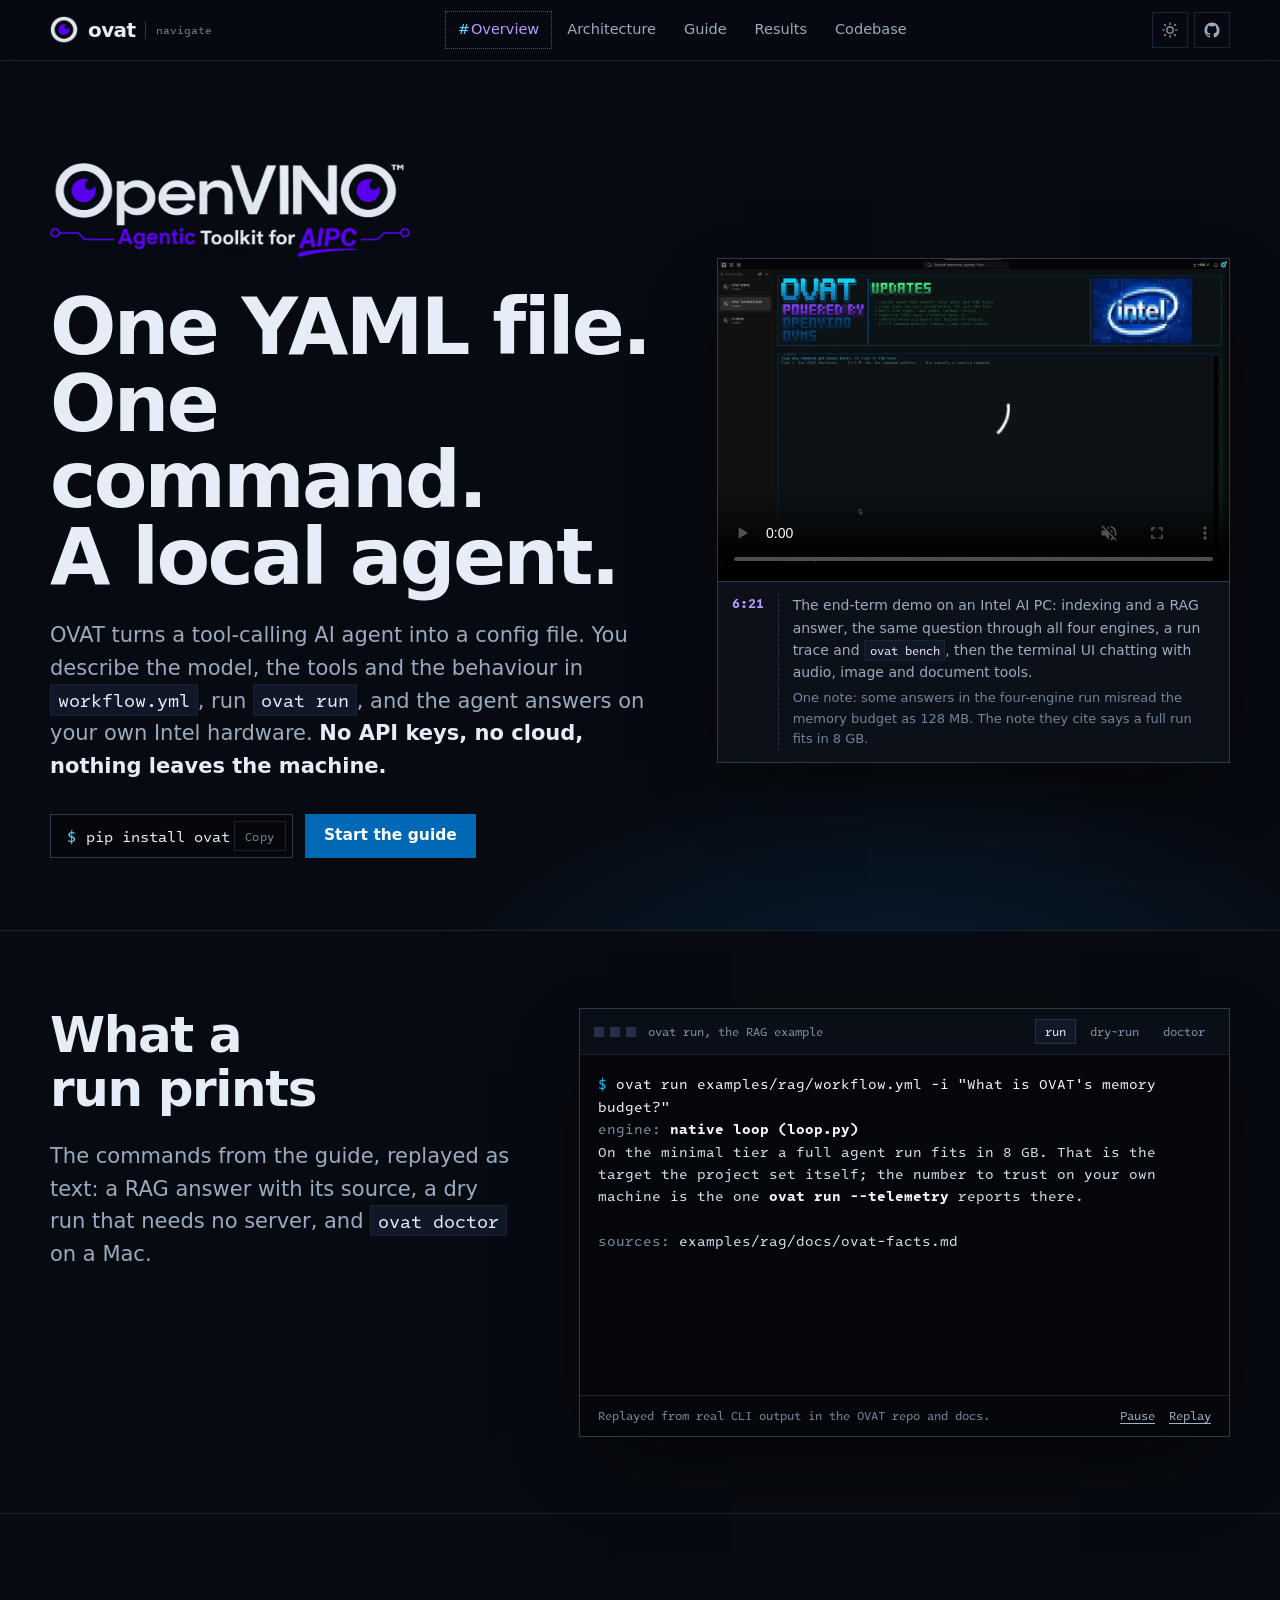
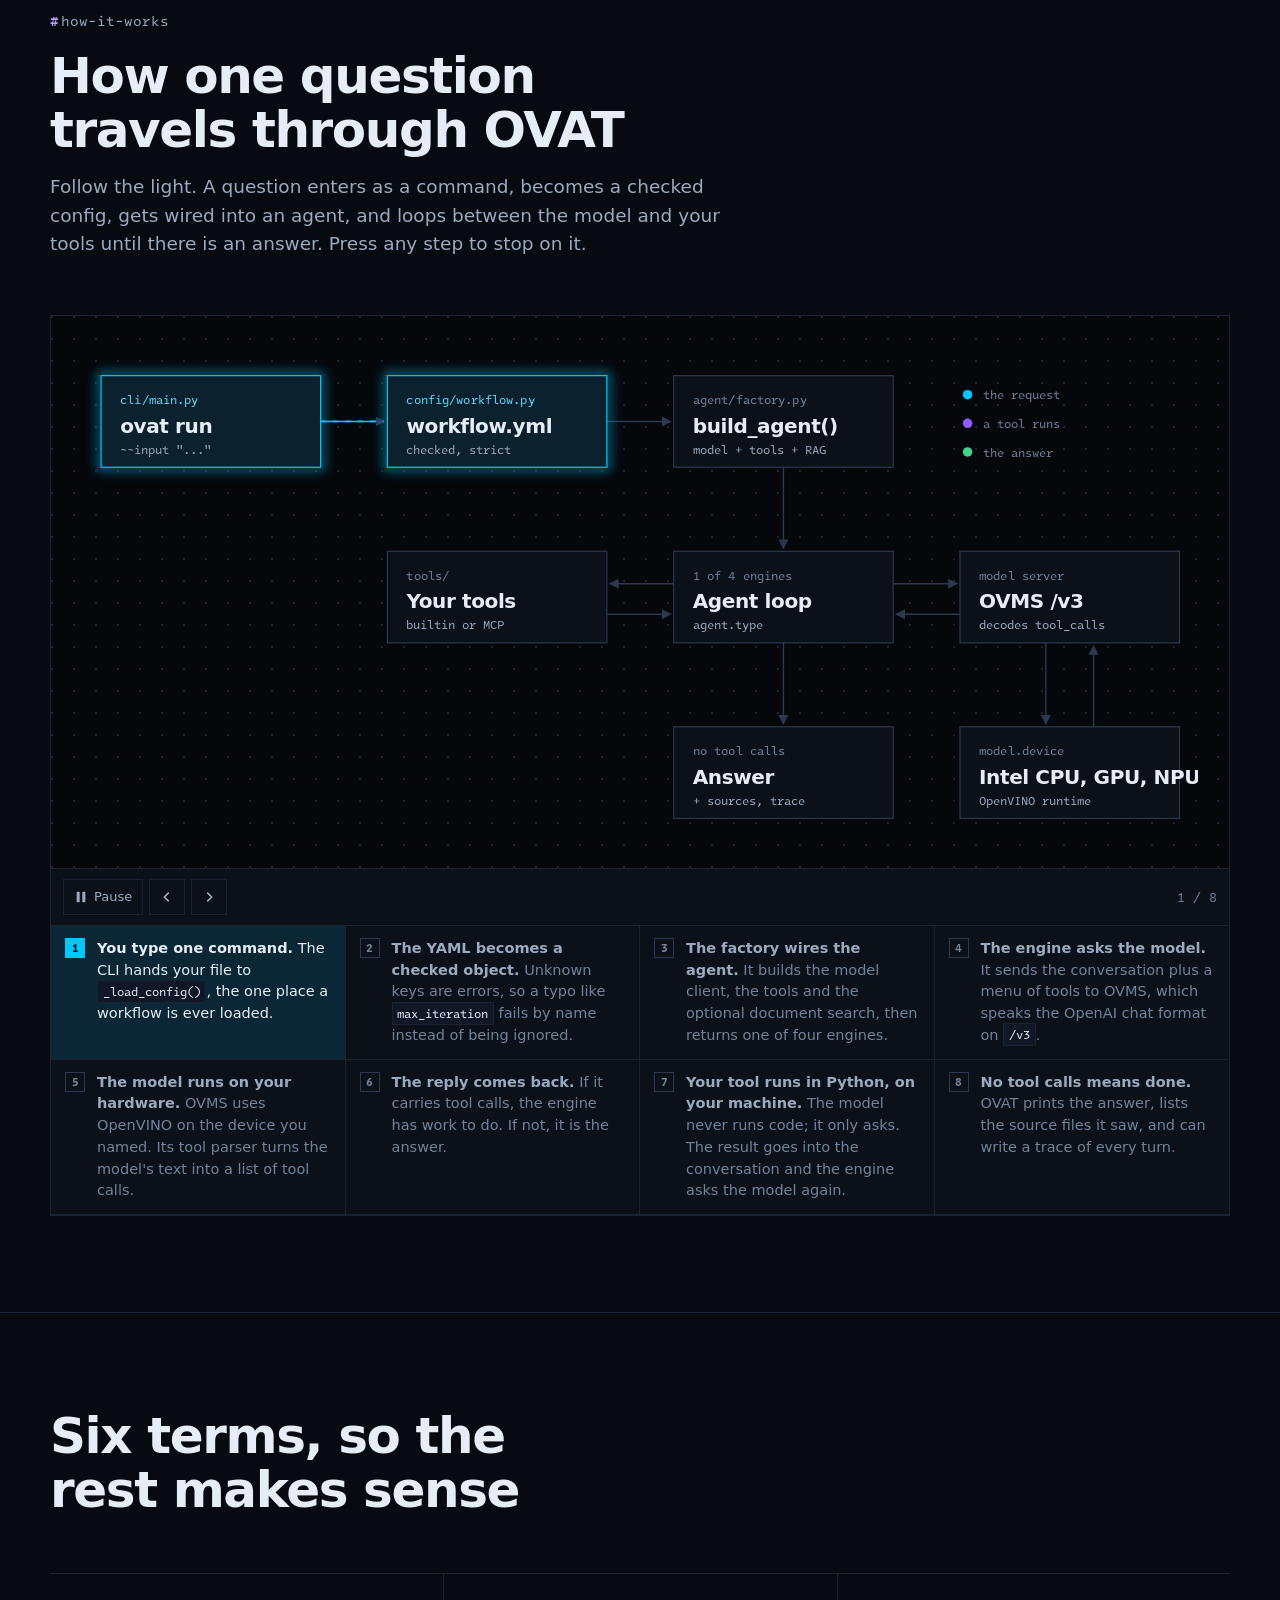
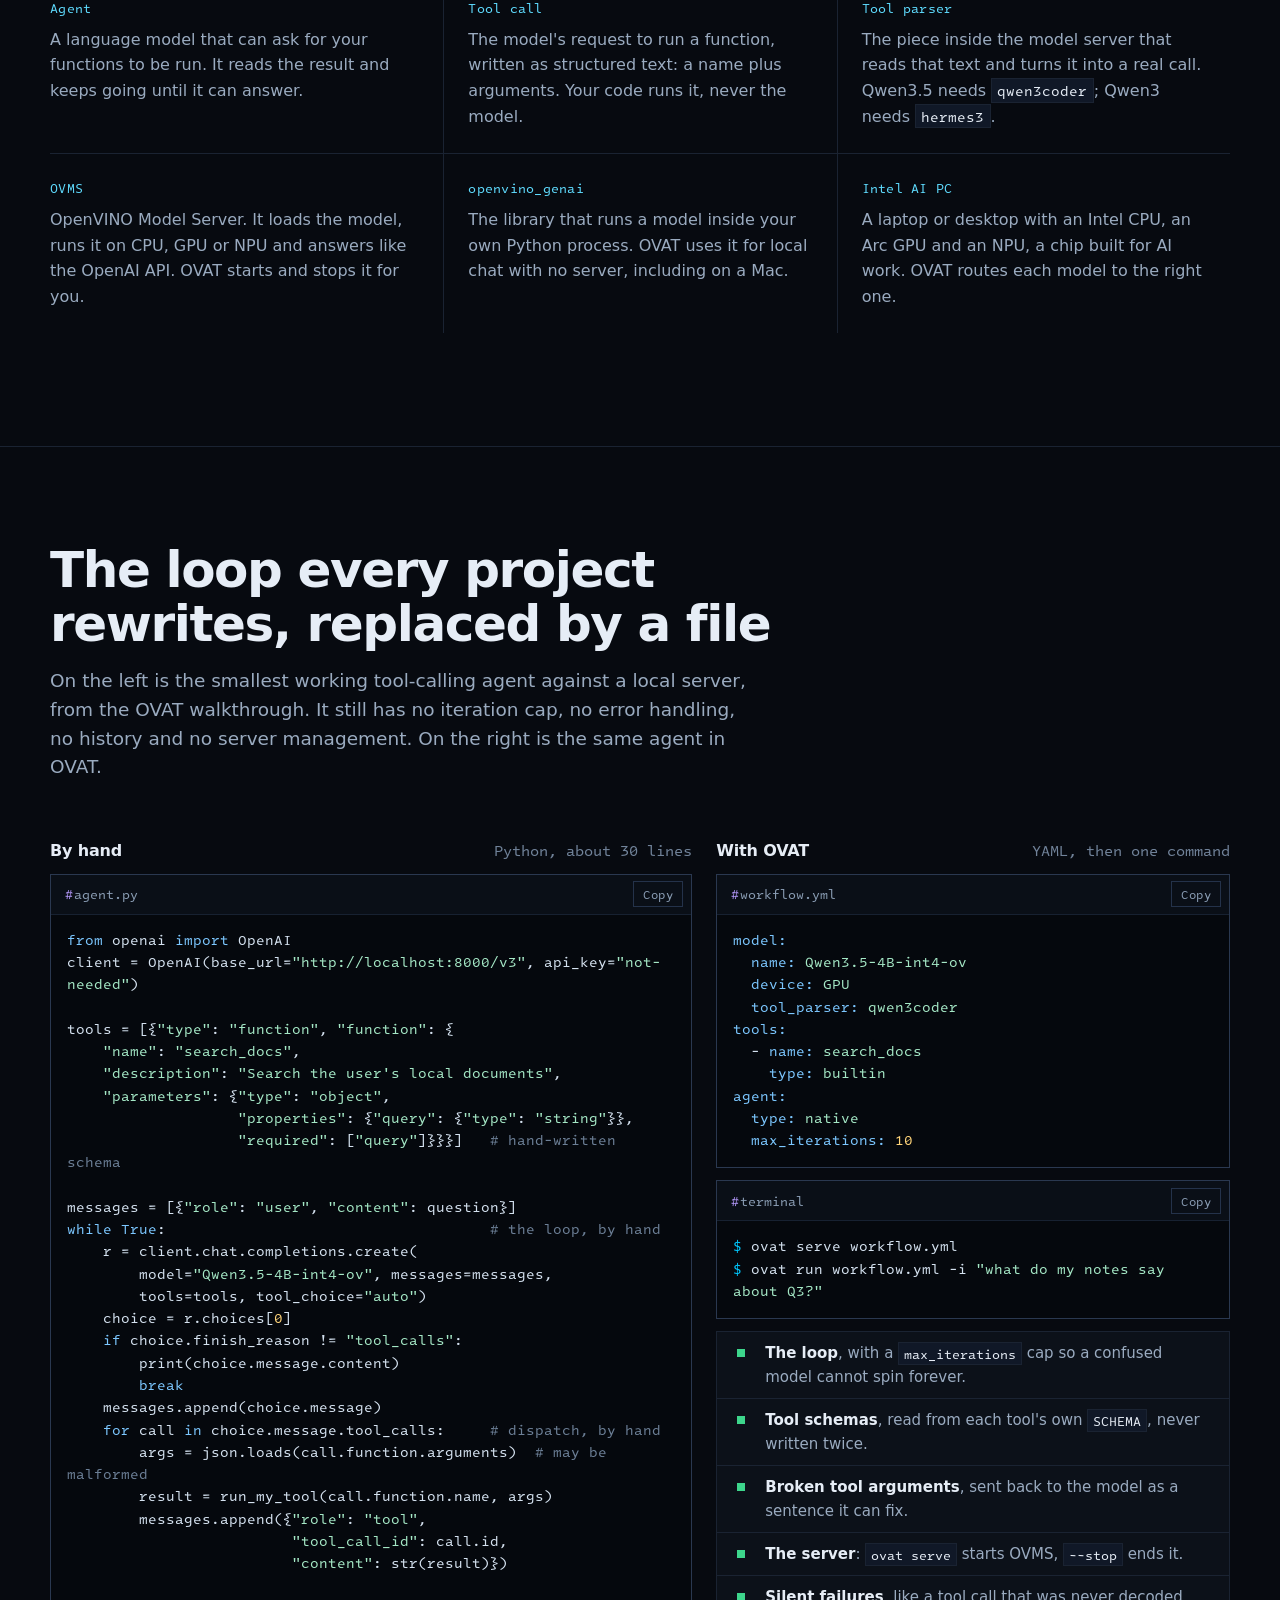
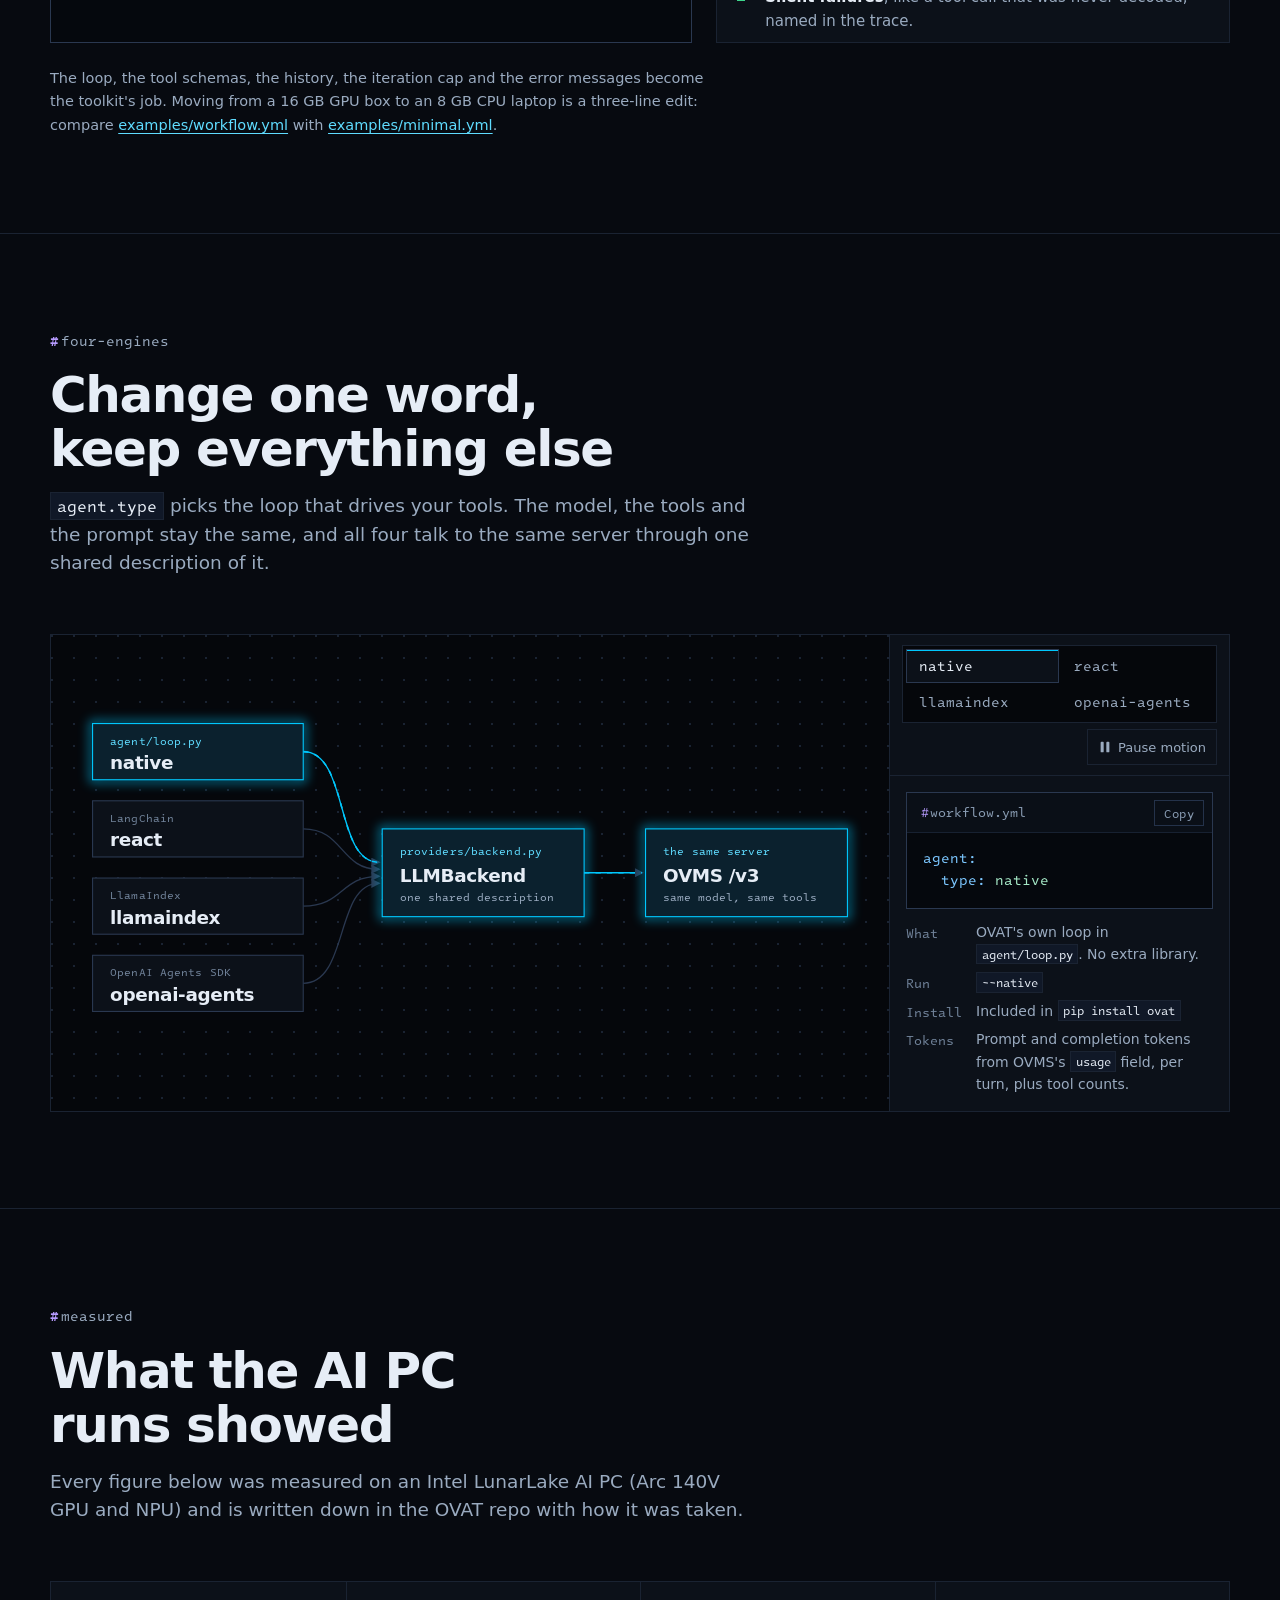
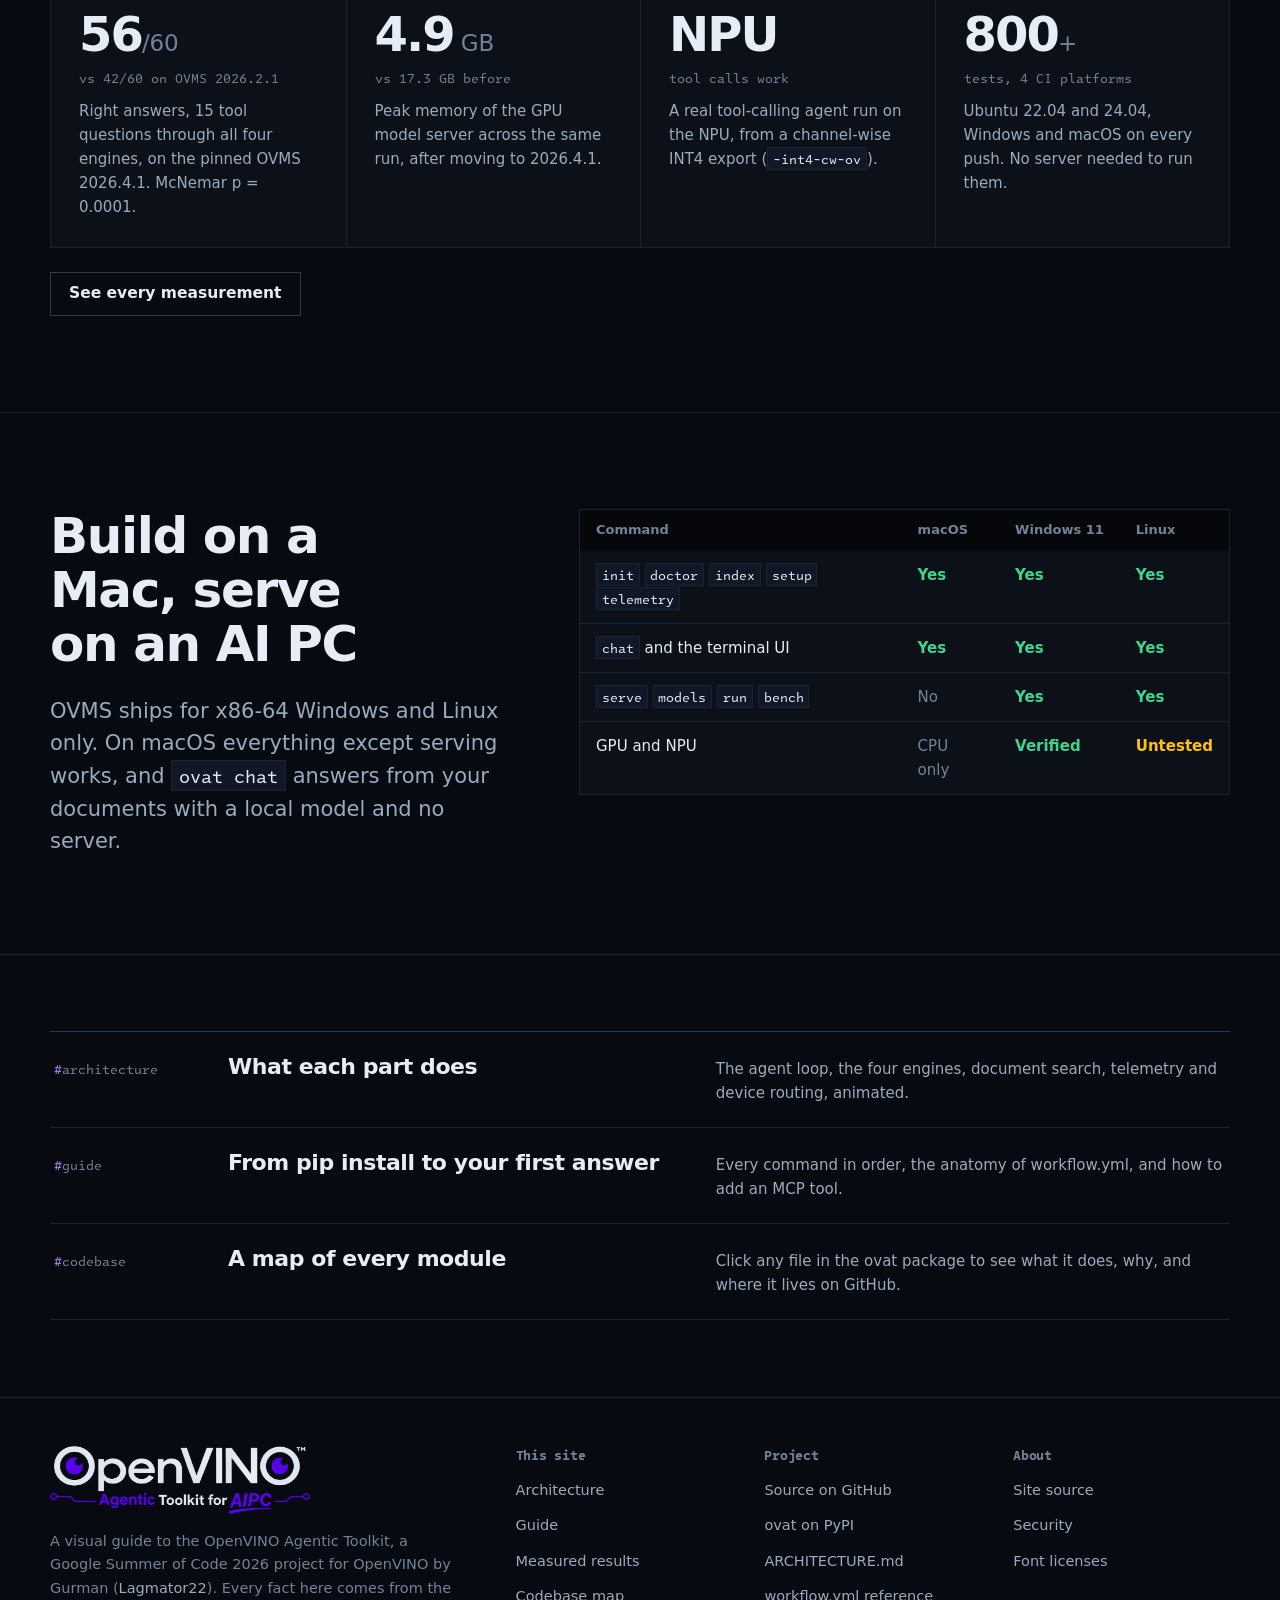
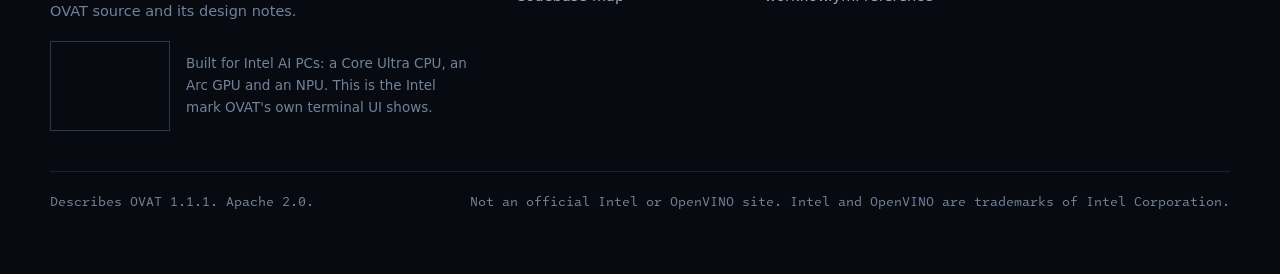
==== index.html @ d9419edb "docs: match the revised OVAT architecture docs Token counts on all four engines with the new bench s" ====
<!doctype html>
<html lang="en">
<head>
<meta charset="utf-8">
<meta name="viewport" content="width=device-width, initial-scale=1, viewport-fit=cover">
<meta http-equiv="Content-Security-Policy" content="default-src 'self'; script-src 'self'; style-src 'self'; img-src 'self'; font-src 'self'; connect-src 'none'; media-src 'self'; object-src 'none'; frame-src 'none'; worker-src 'none'; manifest-src 'self'; base-uri 'none'; form-action 'none'; upgrade-insecure-requests">
<meta name="referrer" content="no-referrer">
<meta name="color-scheme" content="dark light">
<meta name="theme-color" content="#070a10">
<title>OVAT Navigate</title>
<meta name="description" content="A visual guide to OVAT, the OpenVINO Agentic Toolkit: one YAML file and one command give you a tool-calling AI agent on your own Intel AI PC.">
<link rel="canonical" href="https://lagmator22.github.io/ovat-navigate/">
<meta property="og:type" content="website">
<meta property="og:title" content="OVAT Navigate">
<meta property="og:description" content="A visual guide to OVAT, the OpenVINO Agentic Toolkit: one YAML file and one command give you a tool-calling AI agent on your own Intel AI PC.">
<meta property="og:url" content="https://lagmator22.github.io/ovat-navigate/">
<link rel="icon" href="favicon.png" type="image/png">
<link rel="apple-touch-icon" href="apple-touch-icon.png">
<link rel="preload" href="assets/fonts/geist-variable.woff2" as="font" type="font/woff2" crossorigin>
<link rel="preload" href="assets/fonts/bricolage-grotesque-opsz.woff2" as="font" type="font/woff2" crossorigin>
<link rel="stylesheet" href="assets/css/site.css?v=a11a8b94">
<script src="assets/js/theme.js?v=49b2f04b"></script>
<script src="assets/js/site.js?v=70fa122c" defer></script>
<script src="assets/js/flow.js?v=3ea808fc" defer></script>
<script src="assets/js/terminal.js?v=ea6756de" defer></script>
</head>
<body class="sheet">
<a class="skip" href="#main">Skip to content</a>
<header class="top">
  <div class="wrap top-inner">
    <a class="brand" href="index.html" aria-label="OVAT Navigate, home">
      <img class="brand-mark-img logo-dark" src="assets/media/ovat-mark-dark.png" width="28" height="28" alt=""><img class="brand-mark-img logo-light" src="assets/media/ovat-mark-light.png" width="28" height="28" alt="">
      <span class="brand-word">ovat</span>
      <span class="brand-tag">navigate</span>
    </a>
    <nav class="nav" aria-label="Main">
      <ul><li><a href="index.html" aria-current="page">Overview</a></li><li><a href="architecture.html">Architecture</a></li><li><a href="guide.html">Guide</a></li><li><a href="results.html">Results</a></li><li><a href="codebase.html">Codebase</a></li></ul>
    </nav>
    <div class="top-actions">
      <button class="icon-btn" id="theme-toggle" type="button" aria-pressed="false" aria-label="Switch to light theme"><svg class="theme-ico-dark" viewBox="0 0 24 24" fill="none" stroke="currentColor" stroke-width="1.6" stroke-linecap="round" aria-hidden="true"><circle cx="12" cy="12" r="4.2"/><path d="M12 2.5v2.2M12 19.3v2.2M4.6 4.6l1.6 1.6M17.8 17.8l1.6 1.6M2.5 12h2.2M19.3 12h2.2M4.6 19.4l1.6-1.6M17.8 6.2l1.6-1.6"/></svg><svg class="theme-ico-light" viewBox="0 0 24 24" fill="none" stroke="currentColor" stroke-width="1.6" stroke-linecap="round" stroke-linejoin="round" aria-hidden="true"><path d="M20 14.5A8 8 0 0 1 9.5 4a8 8 0 1 0 10.5 10.5z"/></svg></button>
      <a class="icon-btn" href="https://github.com/Lagmator22/ovat" rel="noopener" aria-label="OVAT on GitHub"><svg viewBox="0 0 24 24" fill="currentColor" aria-hidden="true"><path d="M12 2C6.5 2 2 6.6 2 12.2c0 4.5 2.9 8.3 6.8 9.7.5.1.7-.2.7-.5v-1.7c-2.8.6-3.4-1.4-3.4-1.4-.5-1.2-1.1-1.5-1.1-1.5-.9-.6.1-.6.1-.6 1 .1 1.5 1.1 1.5 1.1.9 1.6 2.4 1.1 2.9.8.1-.7.4-1.1.6-1.4-2.2-.3-4.6-1.1-4.6-5 0-1.1.4-2 1-2.7-.1-.3-.4-1.3.1-2.7 0 0 .8-.3 2.8 1a9.4 9.4 0 0 1 5 0c1.9-1.3 2.8-1 2.8-1 .5 1.4.2 2.4.1 2.7.6.7 1 1.6 1 2.7 0 3.9-2.4 4.7-4.6 5 .4.3.7.9.7 1.9v2.8c0 .3.2.6.7.5A10.2 10.2 0 0 0 22 12.2C22 6.6 17.5 2 12 2z"/></svg></a>
    </div>
  </div>
</header>
<main id="main">
<section class="hero">
  <div class="wrap hero-grid">
    <div class="hero-copy">
      <div class="hero-logo">
        <img class="logo-dark" src="assets/media/ovat-logo-dark.png" width="900" height="235" alt="OpenVINO Agentic Toolkit for AIPC">
        <img class="logo-light" src="assets/media/ovat-logo-light.png" width="900" height="235" alt="OpenVINO Agentic Toolkit for AIPC">
      </div>
      <h1 class="display">One YAML file.<br>One command.<br><span class="lit">A local agent.</span></h1>
      <p class="lede">OVAT turns a tool-calling AI agent into a config file. You describe the model, the tools and the behaviour in <code>workflow.yml</code>, run <code>ovat run</code>, and the agent answers on your own Intel hardware. <strong>No API keys, no cloud, nothing leaves the machine.</strong></p>
      <div class="hero-actions">
        <div class="install"><span class="prompt" aria-hidden="true">$</span><span id="pip-cmd">pip install ovat</span>
          <button class="copy-btn" type="button" data-copy="pip install ovat" aria-label="Copy the install command"><span class="copy-label">Copy</span></button>
        </div>
        <a class="btn btn-primary" href="guide.html">Start the guide</a>
      </div>
    </div>

    <figure class="demo" id="demo">
      <video class="demo-video" controls muted playsinline preload="metadata" poster="assets/media/ovat-demo-poster.jpg" width="3024" height="1904">
        <source src="assets/media/ovat-demo.mp4" type="video/mp4">
        <a href="assets/media/ovat-demo.mp4">Download the OVAT demo video (MP4, 12.5 MB)</a>
      </video>
      <figcaption>
        <span class="demo-len">6:21</span>
        <span>The end-term demo on an Intel AI PC: indexing and a RAG answer, the same question through all four engines, a run trace and <code>ovat bench</code>, then the terminal UI chatting with audio, image and document tools.</span>
        <span class="demo-note">One note: some answers in the four-engine run misread the memory budget as 128 MB. The note they cite says a full run fits in 8 GB.</span>
      </figcaption>
    </figure>
  </div>
</section>

<section class="section tight" aria-labelledby="replay-t">
  <div class="wrap split">
    <div class="stack">
      <h2 class="h2" id="replay-t">What a run prints</h2>
      <p class="lede">The commands from the guide, replayed as text: a RAG answer with its source, a dry run that needs no server, and <code>ovat doctor</code> on a Mac.</p>
    </div>
    <div class="term" data-term>
      <div class="term-bar">
        <div class="term-dots" aria-hidden="true"><i></i><i></i><i></i></div>
        <span class="term-title">examples/rag</span>
        <div class="term-tabs" role="tablist" aria-label="Terminal examples">
          <button class="term-tab" role="tab" id="tt-run" aria-controls="sc-run" aria-selected="true" type="button">run</button>
          <button class="term-tab" role="tab" id="tt-dry" aria-controls="sc-dry" aria-selected="false" tabindex="-1" type="button">dry-run</button>
          <button class="term-tab" role="tab" id="tt-doc" aria-controls="sc-doc" aria-selected="false" tabindex="-1" type="button">doctor</button>
        </div>
      </div>
      <div class="term-body">
        <div id="sc-run" role="tabpanel" aria-labelledby="tt-run" data-scene data-title="ovat run, the RAG example">
          <div class="ln" data-k="cmd"><span class="t-prompt">$ </span><span class="t-cmd">ovat run examples/rag/workflow.yml -i "What is OVAT's memory budget?"</span></div>
          <div class="ln" data-delay="700"><span class="t-dim">engine:</span> <span class="t-bold">native loop (loop.py)</span></div>
          <div class="ln" data-delay="2600">On the minimal tier a full agent run fits in 8 GB. That is the target the project set itself; the number to trust on your own machine is the one <span class="t-bold">ovat run --telemetry</span> reports there.</div>
          <div class="ln" data-delay="500">&nbsp;</div>
          <div class="ln" data-delay="120"><span class="t-dim">sources:</span> examples/rag/docs/ovat-facts.md</div>
        </div>
        <div id="sc-dry" role="tabpanel" aria-labelledby="tt-dry" data-scene data-title="ovat run --dry-run, no server needed" hidden>
          <div class="ln" data-k="cmd"><span class="t-prompt">$ </span><span class="t-cmd">ovat run examples/workflow.yml --dry-run</span></div>
          <div class="ln" data-delay="900"><span class="t-ok">Built agent</span>  model=Qwen3.5-4B-int4-ov  tools=['search_docs', 'transcribe']  max_iterations=10</div>
          <div class="ln" data-delay="120"><span class="t-warn">dry-run:</span> not calling the model.</div>
        </div>
        <div id="sc-doc" role="tabpanel" aria-labelledby="tt-doc" data-scene data-title="ovat doctor on a Mac, trimmed" hidden>
          <div class="ln" data-k="cmd"><span class="t-prompt">$ </span><span class="t-cmd">ovat doctor examples/workflow.yml</span></div>
          <div class="ln" data-delay="1100"><span class="t-ok">&#10003; ok  </span> Python            3.11.15 (3.10+ required)</div>
          <div class="ln" data-delay="140"><span class="t-ok">&#10003; ok  </span> Local GenAI       openvino_genai 2026.4.1: local models run here</div>
          <div class="ln" data-delay="140"><span class="t-ok">&#10003; ok  </span> OpenVINO devices  CPU</div>
          <div class="ln" data-delay="140"><span class="t-ok">&#10003; ok  </span> Device routing    best here: LLM&rarr;CPU emb&rarr;CPU whisper&rarr;CPU</div>
          <div class="ln" data-delay="140"><span class="t-warn">! warn</span> OVMS serving      OVMS does not run on macOS; develop + chat locally here</div>
          <div class="ln" data-delay="140"><span class="t-ok">&#10003; ok  </span> Workflow config   model=Qwen3.5-4B-int4-ov  agent=native</div>
          <div class="ln" data-delay="140"><span class="t-warn">! warn</span> OVMS reachable    nothing answering at :8000/v3; start it with 'ovat serve'</div>
          <div class="ln" data-delay="260"><span class="t-dim">Yellow rows are heads-ups, not blockers; each says what to do about it.</span></div>
        </div>
      </div>
      <div class="term-foot">
        <span>Replayed from real CLI output in the OVAT repo and docs.</span>
        <span class="term-acts"><button type="button" data-act="pause" aria-pressed="false">Pause</button><button type="button" data-act="replay">Replay</button></span>
      </div>
    </div>
  </div>
</section>


<section class="section" aria-labelledby="flow-title">
  <div class="wrap">
    <div class="section-head">
      <p class="eyebrow">how-it-works</p>
      <h2 class="h2" id="flow-title">How one question travels through OVAT</h2>
      <p class="lede">Follow the light. A question enters as a command, becomes a checked config, gets wired into an agent, and loops between the model and your tools until there is an answer. Press any step to stop on it.</p>
    </div>

    <figure class="diagram wide minw-640" data-seq aria-labelledby="flow-cap">
      <p class="svg-scroll-hint" aria-hidden="true">Drag the drawing sideways to see all of it.</p>
      <div class="diagram-stage">
        <svg class="dg" viewBox="0 0 1170 514" role="img" aria-labelledby="flow-svg-t flow-svg-d">
          <title id="flow-svg-t">The OVAT request flow</title>
          <desc id="flow-svg-d">ovat run hands workflow.yml to the config loader, the factory builds an agent engine, the engine asks OVMS, OVMS runs the model on the device, tools run in Python, and a reply with no tool calls becomes the answer.</desc>
          <defs>
            <marker id="ah" viewBox="0 0 10 10" refX="8" refY="5" markerWidth="7" markerHeight="7" orient="auto-start-reverse"><path class="arrow" d="M0 0 L10 5 L0 10 z"/></marker>
          </defs>
          <g class="legend-g" transform="translate(920 40)">
            <circle class="core-legend" cx="8" cy="10" r="5"/>
            <text class="t-c" x="24" y="15">the request</text>
            <circle class="core-legend tool" cx="8" cy="40" r="5"/>
            <text class="t-c" x="24" y="45">a tool runs</text>
            <circle class="core-legend ok" cx="8" cy="70" r="5"/>
            <text class="t-c" x="24" y="75">the answer</text>
          </g>

          <path id="pw-1" class="wire" d="M250 78 H316" marker-end="url(#ah)"/>
          <path id="pw-2" class="wire" d="M550 78 H616" marker-end="url(#ah)"/>
          <path id="pw-3" class="wire" d="M735 126 V210" marker-end="url(#ah)"/>
          <path id="pw-4" class="wire" d="M850 248 H916" marker-end="url(#ah)"/>
          <path id="pw-5" class="wire" d="M920 280 H854" marker-end="url(#ah)"/>
          <path id="pw-6" class="wire" d="M1010 310 V394" marker-end="url(#ah)"/>
          <path id="pw-7" class="wire" d="M1060 398 V314" marker-end="url(#ah)"/>
          <path id="pw-8" class="wire" d="M620 248 H554" marker-end="url(#ah)"/>
          <path id="pw-9" class="wire" d="M550 280 H616" marker-end="url(#ah)"/>
          <path id="pw-10" class="wire" d="M735 310 V394" marker-end="url(#ah)"/>

          <g id="pn-cli" class="node"><rect class="box" x="20" y="30" width="230" height="96"/>
            <text class="t-k" x="40" y="60">cli/main.py</text><text class="t-t" x="40" y="90">ovat run</text><text class="t-s" x="40" y="112">--input "..."</text></g>
          <g id="pn-cfg" class="node"><rect class="box" x="320" y="30" width="230" height="96"/>
            <text class="t-k" x="340" y="60">config/workflow.py</text><text class="t-t" x="340" y="90">workflow.yml</text><text class="t-s" x="340" y="112">checked, strict</text></g>
          <g id="pn-fac" class="node"><rect class="box" x="620" y="30" width="230" height="96"/>
            <text class="t-k" x="640" y="60">agent/factory.py</text><text class="t-t" x="640" y="90">build_agent()</text><text class="t-s" x="640" y="112">model + tools + RAG</text></g>
          <g id="pn-eng" class="node"><rect class="box" x="620" y="214" width="230" height="96"/>
            <text class="t-k" x="640" y="244">1 of 4 engines</text><text class="t-t" x="640" y="274">Agent loop</text><text class="t-s" x="640" y="296">agent.type</text></g>
          <g id="pn-tools" class="node tone-tool"><rect class="box" x="320" y="214" width="230" height="96"/>
            <text class="t-k" x="340" y="244">tools/</text><text class="t-t" x="340" y="274">Your tools</text><text class="t-s" x="340" y="296">builtin or MCP</text></g>
          <g id="pn-ovms" class="node"><rect class="box" x="920" y="214" width="230" height="96"/>
            <text class="t-k" x="940" y="244">model server</text><text class="t-t" x="940" y="274">OVMS /v3</text><text class="t-s" x="940" y="296">decodes tool_calls</text></g>
          <g id="pn-dev" class="node"><rect class="box" x="920" y="398" width="230" height="96"/>
            <text class="t-k" x="940" y="428">model.device</text><text class="t-t" x="940" y="458">Intel CPU, GPU, NPU</text><text class="t-s" x="940" y="480">OpenVINO runtime</text></g>
          <g id="pn-ans" class="node tone-ok"><rect class="box" x="620" y="398" width="230" height="96"/>
            <text class="t-k" x="640" y="428">no tool calls</text><text class="t-t" x="640" y="458">Answer</text><text class="t-s" x="640" y="480">+ sources, trace</text></g>
        </svg>
      </div>
      <figcaption class="diagram-side" id="flow-cap">
        <div class="diagram-controls">
          <button class="ctl" type="button" data-act="toggle" aria-pressed="true"><svg data-icon="pause" viewBox="0 0 16 16" fill="currentColor" aria-hidden="true"><rect x="3" y="2" width="3.5" height="12" rx="1"/><rect x="9.5" y="2" width="3.5" height="12" rx="1"/></svg><svg data-icon="play" viewBox="0 0 16 16" fill="currentColor" aria-hidden="true" hidden><path d="M4 2.5v11l9-5.5z"/></svg><span class="lbl">Pause</span></button>
          <button class="ctl" type="button" data-act="prev" aria-label="Previous step"><svg viewBox="0 0 16 16" fill="none" stroke="currentColor" stroke-width="1.8" aria-hidden="true"><path d="M10 3L5 8l5 5"/></svg></button>
          <button class="ctl" type="button" data-act="next" aria-label="Next step"><svg viewBox="0 0 16 16" fill="none" stroke="currentColor" stroke-width="1.8" aria-hidden="true"><path d="M6 3l5 5-5 5"/></svg></button>
          <span class="count" aria-live="polite">1 / 8</span>
        </div>
        <ol class="steps">
          <li data-nodes="pn-cli pn-cfg" data-path="pw-1"><b>You type one command.</b> The CLI hands your file to <code>_load_config()</code>, the one place a workflow is ever loaded.</li>
          <li data-nodes="pn-cfg pn-fac" data-path="pw-2"><b>The YAML becomes a checked object.</b> Unknown keys are errors, so a typo like <code>max_iteration</code> fails by name instead of being ignored.</li>
          <li data-nodes="pn-fac pn-eng" data-path="pw-3"><b>The factory wires the agent.</b> It builds the model client, the tools and the optional document search, then returns one of four engines.</li>
          <li data-nodes="pn-eng pn-ovms" data-path="pw-4"><b>The engine asks the model.</b> It sends the conversation plus a menu of tools to OVMS, which speaks the OpenAI chat format on <code>/v3</code>.</li>
          <li data-nodes="pn-ovms pn-dev" data-path="pw-6 pw-7"><b>The model runs on your hardware.</b> OVMS uses OpenVINO on the device you named. Its tool parser turns the model's text into a list of tool calls.</li>
          <li data-nodes="pn-ovms pn-eng" data-path="pw-5"><b>The reply comes back.</b> If it carries tool calls, the engine has work to do. If not, it is the answer.</li>
          <li data-nodes="pn-eng pn-tools" data-path="pw-8 pw-9" data-tone="tool"><b>Your tool runs in Python, on your machine.</b> The model never runs code; it only asks. The result goes into the conversation and the engine asks the model again.</li>
          <li data-nodes="pn-eng pn-ans" data-path="pw-10" data-tone="ok" data-hold="2200"><b>No tool calls means done.</b> OVAT prints the answer, lists the source files it saw, and can write a trace of every turn.</li>
        </ol>
      </figcaption>
    </figure>
  </div>
</section>

<section class="section" aria-labelledby="words-title">
  <div class="wrap">
    <div class="section-head">
      <h2 class="h2" id="words-title">Six terms, so the rest makes sense</h2>
    </div>
    <dl class="ledger">
      <div><dt>Agent</dt><dd><p>A language model that can ask for your functions to be run. It reads the result and keeps going until it can answer.</p></dd></div>
      <div><dt>Tool call</dt><dd><p>The model's request to run a function, written as structured text: a name plus arguments. Your code runs it, never the model.</p></dd></div>
      <div><dt>Tool parser</dt><dd><p>The piece inside the model server that reads that text and turns it into a real call. Qwen3.5 needs <code>qwen3coder</code>; Qwen3 needs <code>hermes3</code>.</p></dd></div>
      <div><dt>OVMS</dt><dd><p>OpenVINO Model Server. It loads the model, runs it on CPU, GPU or NPU and answers like the OpenAI API. OVAT starts and stops it for you.</p></dd></div>
      <div><dt>openvino_genai</dt><dd><p>The library that runs a model inside your own Python process. OVAT uses it for local chat with no server, including on a Mac.</p></dd></div>
      <div><dt>Intel AI PC</dt><dd><p>A laptop or desktop with an Intel CPU, an Arc GPU and an NPU, a chip built for AI work. OVAT routes each model to the right one.</p></dd></div>
    </dl>
  </div>
</section>

<section class="section" aria-labelledby="before-title">
  <div class="wrap">
    <div class="section-head">
      <h2 class="h2" id="before-title">The loop every project rewrites, replaced by a file</h2>
      <p class="lede">On the left is the smallest working tool-calling agent against a local server, from the OVAT walkthrough. It still has no iteration cap, no error handling, no history and no server management. On the right is the same agent in OVAT.</p>
    </div>
    <div class="compare">
      <div class="compare-col">
        <div class="compare-label"><span class="h4">By hand</span><span class="faint small mono">Python, about 30 lines</span></div>
        <div class="code">
          <div class="code-head"><span>agent.py</span></div>
<pre><code><span class="k">from</span> openai <span class="k">import</span> OpenAI
client = OpenAI(base_url=<span class="s">"http://localhost:8000/v3"</span>, api_key=<span class="s">"not-needed"</span>)

tools = [{<span class="s">"type"</span>: <span class="s">"function"</span>, <span class="s">"function"</span>: {
    <span class="s">"name"</span>: <span class="s">"search_docs"</span>,
    <span class="s">"description"</span>: <span class="s">"Search the user's local documents"</span>,
    <span class="s">"parameters"</span>: {<span class="s">"type"</span>: <span class="s">"object"</span>,
                   <span class="s">"properties"</span>: {<span class="s">"query"</span>: {<span class="s">"type"</span>: <span class="s">"string"</span>}},
                   <span class="s">"required"</span>: [<span class="s">"query"</span>]}}}]   <span class="c"># hand-written schema</span>

messages = [{<span class="s">"role"</span>: <span class="s">"user"</span>, <span class="s">"content"</span>: question}]
<span class="k">while</span> <span class="k">True</span>:                                    <span class="c"># the loop, by hand</span>
    r = client.chat.completions.create(
        model=<span class="s">"Qwen3.5-4B-int4-ov"</span>, messages=messages,
        tools=tools, tool_choice=<span class="s">"auto"</span>)
    choice = r.choices[<span class="n">0</span>]
    <span class="k">if</span> choice.finish_reason != <span class="s">"tool_calls"</span>:
        print(choice.message.content)
        <span class="k">break</span>
    messages.append(choice.message)
    <span class="k">for</span> call <span class="k">in</span> choice.message.tool_calls:     <span class="c"># dispatch, by hand</span>
        args = json.loads(call.function.arguments)  <span class="c"># may be malformed</span>
        result = run_my_tool(call.function.name, args)
        messages.append({<span class="s">"role"</span>: <span class="s">"tool"</span>,
                         <span class="s">"tool_call_id"</span>: call.id,
                         <span class="s">"content"</span>: str(result)})</code></pre>
        </div>
      </div>
      <div class="compare-col">
        <div class="compare-label"><span class="h4">With OVAT</span><span class="faint small mono">YAML, then one command</span></div>
        <div class="code">
          <div class="code-head"><span>workflow.yml</span><button class="copy-btn" type="button" data-copy-from="#yaml-min" aria-label="Copy workflow.yml"><span class="copy-label">Copy</span></button></div>
<pre><code id="yaml-min"><span class="k">model:</span>
  <span class="k">name:</span> <span class="s">Qwen3.5-4B-int4-ov</span>
  <span class="k">device:</span> <span class="s">GPU</span>
  <span class="k">tool_parser:</span> <span class="s">qwen3coder</span>
<span class="k">tools:</span>
  - <span class="k">name:</span> <span class="s">search_docs</span>
    <span class="k">type:</span> <span class="s">builtin</span>
<span class="k">agent:</span>
  <span class="k">type:</span> <span class="s">native</span>
  <span class="k">max_iterations:</span> <span class="n">10</span></code></pre>
        </div>
        <div class="code"><div class="code-head"><span>terminal</span></div>
<pre><code><span class="p">$</span> ovat serve workflow.yml
<span class="p">$</span> ovat run workflow.yml -i <span class="s">"what do my notes say about Q3?"</span></code></pre>
        </div>
        <ul class="handles" aria-label="What OVAT handles for you">
          <li><span><b>The loop</b>, with a <code>max_iterations</code> cap so a confused model cannot spin forever.</span></li>
          <li><span><b>Tool schemas</b>, read from each tool's own <code>SCHEMA</code>, never written twice.</span></li>
          <li><span><b>Broken tool arguments</b>, sent back to the model as a sentence it can fix.</span></li>
          <li><span><b>The server</b>: <code>ovat serve</code> starts OVMS, <code>--stop</code> ends it.</span></li>
          <li><span><b>Silent failures</b>, like a tool call that was never decoded, named in the trace.</span></li>
        </ul>
      </div>
    </div>
    <p class="muted small">The loop, the tool schemas, the history, the iteration cap and the error messages become the toolkit's job. Moving from a 16 GB GPU box to an 8 GB CPU laptop is a three-line edit: compare <a href="https://github.com/Lagmator22/ovat/blob/main/examples/workflow.yml" rel="noopener">examples/workflow.yml</a> with <a href="https://github.com/Lagmator22/ovat/blob/main/examples/minimal.yml" rel="noopener">examples/minimal.yml</a>.</p>
  </div>
</section>

<section class="section" aria-labelledby="eng-title">
  <div class="wrap">
    <div class="section-head">
      <p class="eyebrow">four-engines</p>
      <h2 class="h2" id="eng-title">Change one word, keep everything else</h2>
      <p class="lede"><code>agent.type</code> picks the loop that drives your tools. The model, the tools and the prompt stay the same, and all four talk to the same server through one shared description of it.</p>
    </div>
    <figure class="diagram minw-560" data-routes data-autoplay="5200" aria-label="Four agent engines share one backend">
  <p class="svg-scroll-hint" aria-hidden="true">Drag the drawing sideways to see all of it.</p>
      <div class="diagram-stage">
    <svg class="dg" viewBox="0 0 900 380" role="img" aria-labelledby="eng-svg-t eng-svg-d">
      <title id="eng-svg-t">Four engines, one backend</title>
      <desc id="eng-svg-d">native, react, llamaindex and openai-agents each connect to LLMBackend, one shared description of the OVMS connection, which talks to the same OVMS server.</desc>
      <defs>
        <marker id="ah-e" viewBox="0 0 10 10" refX="8" refY="5" markerWidth="7" markerHeight="7" orient="auto-start-reverse"><path class="arrow" d="M0 0 L10 5 L0 10 z"/></marker>
      </defs>
      <path id="ew-native" class="wire" d="M260 52 C312 52 296 178 346 178" marker-end="url(#ah-e)"/>
      <path id="ew-react" class="wire" d="M260 140 C306 140 302 186 346 186" marker-end="url(#ah-e)"/>
      <path id="ew-llama" class="wire" d="M260 228 C306 228 302 194 346 194" marker-end="url(#ah-e)"/>
      <path id="ew-oai" class="wire" d="M260 316 C312 316 296 202 346 202" marker-end="url(#ah-e)"/>
      <path id="ew-b" class="wire" d="M580 190 H646" marker-end="url(#ah-e)"/>

      <g id="e-native" class="node"><rect class="box" x="20" y="20" width="240" height="64"/><text class="t-k" x="40" y="44">agent/loop.py</text><text class="t-t" x="40" y="72">native</text></g>
      <g id="e-react" class="node"><rect class="box" x="20" y="108" width="240" height="64"/><text class="t-k" x="40" y="132">LangChain</text><text class="t-t" x="40" y="160">react</text></g>
      <g id="e-llama" class="node"><rect class="box" x="20" y="196" width="240" height="64"/><text class="t-k" x="40" y="220">LlamaIndex</text><text class="t-t" x="40" y="248">llamaindex</text></g>
      <g id="e-oai" class="node"><rect class="box" x="20" y="284" width="240" height="64"/><text class="t-k" x="40" y="308">OpenAI Agents SDK</text><text class="t-t" x="40" y="336">openai-agents</text></g>
      <g id="e-be" class="node"><rect class="box" x="350" y="140" width="230" height="100"/><text class="t-k" x="370" y="170">providers/backend.py</text><text class="t-t" x="370" y="200">LLMBackend</text><text class="t-s" x="370" y="222">one shared description</text></g>
      <g id="e-ov" class="node"><rect class="box" x="650" y="140" width="230" height="100"/><text class="t-k" x="670" y="170">the same server</text><text class="t-t" x="670" y="200">OVMS /v3</text><text class="t-s" x="670" y="222">same model, same tools</text></g>
    </svg>
  </div>
  <div class="diagram-side">
    <div class="diagram-controls">
      <div class="seg" role="tablist" aria-label="Pick an engine">
        <button type="button" role="tab" id="et-native" aria-controls="ep-native" aria-selected="true" data-wires="ew-native ew-b" data-lanes="ew-native>ew-b>!ew-b>!ew-native" data-on="e-native e-be e-ov"><code>native</code></button>
        <button type="button" role="tab" id="et-react" aria-controls="ep-react" aria-selected="false" tabindex="-1" data-wires="ew-react ew-b" data-lanes="ew-react>ew-b>!ew-b>!ew-react" data-on="e-react e-be e-ov"><code>react</code></button>
        <button type="button" role="tab" id="et-llama" aria-controls="ep-llama" aria-selected="false" tabindex="-1" data-wires="ew-llama ew-b" data-lanes="ew-llama>ew-b>!ew-b>!ew-llama" data-on="e-llama e-be e-ov"><code>llamaindex</code></button>
        <button type="button" role="tab" id="et-oai" aria-controls="ep-oai" aria-selected="false" tabindex="-1" data-wires="ew-oai ew-b" data-lanes="ew-oai>ew-b>!ew-b>!ew-oai" data-on="e-oai e-be e-ov"><code>openai-agents</code></button>
      </div>
        <button class="ctl motion-ctl" type="button" data-act="motion" aria-pressed="false"><svg data-icon="pause" viewBox="0 0 16 16" fill="currentColor" aria-hidden="true"><rect x="3" y="2" width="3.5" height="12" rx="1"/><rect x="9.5" y="2" width="3.5" height="12" rx="1"/></svg><svg data-icon="play" viewBox="0 0 16 16" fill="currentColor" aria-hidden="true" hidden><path d="M4 2.5v11l9-5.5z"/></svg><span class="lbl">Pause motion</span></button>
    </div>
    <div class="engine-detail" id="ep-native" role="tabpanel" aria-labelledby="et-native">
      <div class="code"><div class="code-head"><span>workflow.yml</span></div><pre><code><span class="k">agent:</span>
  <span class="k">type:</span> <span class="s">native</span></code></pre></div>
      <dl>
        <dt>What</dt><dd>OVAT's own loop in <code>agent/loop.py</code>. No extra library.</dd>
        <dt>Run</dt><dd><code>--native</code></dd>
        <dt>Install</dt><dd>Included in <code>pip install ovat</code></dd>
        <dt>Tokens</dt><dd>Prompt and completion tokens from OVMS's <code>usage</code> field, per turn, plus tool counts.</dd>
      </dl>
    </div>
    <div class="engine-detail" id="ep-react" role="tabpanel" aria-labelledby="et-react" hidden>
      <div class="code"><div class="code-head"><span>workflow.yml</span></div><pre><code><span class="k">agent:</span>
  <span class="k">type:</span> <span class="s">react</span></code></pre></div>
      <dl>
        <dt>What</dt><dd>LangChain's <code>create_agent</code> with a <code>ChatOpenAI</code> model pointed at OVMS.</dd>
        <dt>Run</dt><dd><code>--react</code> or <code>--langchain</code></dd>
        <dt>Install</dt><dd><code>pip install "ovat[langchain]"</code></dd>
        <dt>Tokens</dt><dd>Prompt and completion tokens from OVMS's <code>usage</code> field, summed per run from LangChain's <code>usage_metadata</code>, plus tool counts.</dd>
      </dl>
    </div>
    <div class="engine-detail" id="ep-llama" role="tabpanel" aria-labelledby="et-llama" hidden>
      <div class="code"><div class="code-head"><span>workflow.yml</span></div><pre><code><span class="k">agent:</span>
  <span class="k">type:</span> <span class="s">llamaindex</span></code></pre></div>
      <dl>
        <dt>What</dt><dd>LlamaIndex's <code>FunctionAgent</code> with an <code>OpenAILike</code> model. Both <code>is_chat_model</code> and <code>is_function_calling_model</code> must be set, or it quietly stops calling tools.</dd>
        <dt>Run</dt><dd><code>--llamaindex</code></dd>
        <dt>Install</dt><dd><code>pip install "ovat[llamaindex]"</code></dd>
        <dt>Tokens</dt><dd>Prompt and completion tokens from OVMS's <code>usage</code> field, summed per run, plus tool counts. Requests are sent unstreamed so every reply carries its usage.</dd>
      </dl>
    </div>
    <div class="engine-detail" id="ep-oai" role="tabpanel" aria-labelledby="et-oai" hidden>
      <div class="code"><div class="code-head"><span>workflow.yml</span></div><pre><code><span class="k">agent:</span>
  <span class="k">type:</span> <span class="s">openai-agents</span></code></pre></div>
      <dl>
        <dt>What</dt><dd>The OpenAI Agents SDK, kept on your machine by three settings: an explicit client on the <code>/v3</code> URL, the Chat Completions model, and tracing turned off.</dd>
        <dt>Run</dt><dd><code>--openai-agents</code> or <code>--openai-sdk</code></dd>
        <dt>Install</dt><dd><code>pip install "ovat[openai-agents]"</code></dd>
        <dt>Tokens</dt><dd>Prompt and completion tokens from OVMS's <code>usage</code> field, summed per run from <code>raw_responses</code>, plus tool counts.</dd>
      </dl>
    </div>
  </div>
</figure>

  </div>
</section>

<section class="section" aria-labelledby="num-title">
  <div class="wrap">
    <div class="section-head">
      <p class="eyebrow">measured</p>
      <h2 class="h2" id="num-title">What the AI PC runs showed</h2>
      <p class="lede">Every figure below was measured on an Intel LunarLake AI PC (Arc 140V GPU and NPU) and is written down in the OVAT repo with how it was taken.</p>
    </div>
    <div class="figures">
      <div class="figure"><span class="big num">56<small>/60</small></span><span class="vs">vs 42/60 on OVMS 2026.2.1</span><p>Right answers, 15 tool questions through all four engines, on the pinned OVMS 2026.4.1. McNemar p = 0.0001.</p></div>
      <div class="figure"><span class="big num">4.9<small> GB</small></span><span class="vs">vs 17.3 GB before</span><p>Peak memory of the GPU model server across the same run, after moving to 2026.4.1.</p></div>
      <div class="figure"><span class="big">NPU</span><span class="vs">tool calls work</span><p>A real tool-calling agent run on the NPU, from a channel-wise INT4 export (<code>-int4-cw-ov</code>).</p></div>
      <div class="figure"><span class="big num">800<small>+</small></span><span class="vs">tests, 4 CI platforms</span><p>Ubuntu 22.04 and 24.04, Windows and macOS on every push. No server needed to run them.</p></div>
    </div>
    <p class="row"><a class="btn btn-ghost" href="results.html">See every measurement</a></p>
  </div>
</section>

<section class="section" aria-labelledby="where-title">
  <div class="wrap split">
    <div class="stack">
      <h2 class="h2" id="where-title">Build on a Mac, serve on an AI PC</h2>
      <p class="lede">OVMS ships for x86-64 Windows and Linux only. On macOS everything except serving works, and <code>ovat chat</code> answers from your documents with a local model and no server.</p>
    </div>
    <div class="table-wrap">
      <table>
        <caption class="sr-only">Platform support</caption>
        <thead><tr><th scope="col">Command</th><th scope="col">macOS</th><th scope="col">Windows 11</th><th scope="col">Linux</th></tr></thead>
        <tbody>
          <tr><td><code>init</code> <code>doctor</code> <code>index</code> <code>setup</code> <code>telemetry</code></td><td class="yes">Yes</td><td class="yes">Yes</td><td class="yes">Yes</td></tr>
          <tr><td><code>chat</code> and the terminal UI</td><td class="yes">Yes</td><td class="yes">Yes</td><td class="yes">Yes</td></tr>
          <tr><td><code>serve</code> <code>models</code> <code>run</code> <code>bench</code></td><td class="no">No</td><td class="yes">Yes</td><td class="yes">Yes</td></tr>
          <tr><td>GPU and NPU</td><td class="no">CPU only</td><td class="yes">Verified</td><td class="part">Untested</td></tr>
        </tbody>
      </table>
    </div>
  </div>
</section>

<section class="section tight" aria-labelledby="next-title">
  <div class="wrap stack">
    <h2 class="sr-only" id="next-title">Keep reading</h2>
    <div class="next-up">
      <a class="next-card" href="architecture.html"><span>Architecture</span><strong>What each part does</strong><p>The agent loop, the four engines, document search, telemetry and device routing, animated.</p></a>
      <a class="next-card" href="guide.html"><span>Guide</span><strong>From pip install to your first answer</strong><p>Every command in order, the anatomy of workflow.yml, and how to add an MCP tool.</p></a>
      <a class="next-card" href="codebase.html"><span>Codebase</span><strong>A map of every module</strong><p>Click any file in the ovat package to see what it does, why, and where it lives on GitHub.</p></a>
    </div>
  </div>
</section>
</main>
<footer class="foot">
  <div class="wrap">
    <div class="foot-grid">
      <div>
        <a class="foot-logo" href="index.html" aria-label="OVAT Navigate, home">
          <img class="logo-dark" src="assets/media/ovat-logo-dark.png" width="900" height="235" alt="OpenVINO Agentic Toolkit for AIPC">
          <img class="logo-light" src="assets/media/ovat-logo-light.png" width="900" height="235" alt="OpenVINO Agentic Toolkit for AIPC">
        </a>
        <p class="foot-about">A visual guide to the OpenVINO Agentic Toolkit, a Google Summer of Code 2026 project for OpenVINO by Gurman (<a href="https://github.com/Lagmator22" rel="noopener">Lagmator22</a>). Every fact here comes from the OVAT source and its design notes.</p>
        <div class="made-for">
          <picture>
            <source srcset="assets/media/intel-static.png" media="(prefers-reduced-motion: reduce)">
            <img src="assets/media/intel.gif" width="800" height="600" loading="lazy" alt="The Intel logo">
          </picture>
          <p class="faint">Built for Intel AI PCs: a Core Ultra CPU, an Arc GPU and an NPU. This is the Intel mark OVAT's own terminal UI shows.</p>
        </div>
      </div>
      <div>
        <h2>This site</h2>
        <ul>
          <li><a href="architecture.html">Architecture</a></li>
          <li><a href="guide.html">Guide</a></li>
          <li><a href="results.html">Measured results</a></li>
          <li><a href="codebase.html">Codebase map</a></li>
        </ul>
      </div>
      <div>
        <h2>Project</h2>
        <ul>
          <li><a href="https://github.com/Lagmator22/ovat" rel="noopener">Source on GitHub</a></li>
          <li><a href="https://pypi.org/project/ovat/" rel="noopener">ovat on PyPI</a></li>
          <li><a href="https://github.com/Lagmator22/ovat/blob/main/docs/ARCHITECTURE.md" rel="noopener">ARCHITECTURE.md</a></li>
          <li><a href="https://github.com/Lagmator22/ovat/blob/main/docs/workflow_yaml_reference.md" rel="noopener">workflow.yml reference</a></li>
        </ul>
      </div>
      <div>
        <h2>About</h2>
        <ul>
          <li><a href="https://github.com/Lagmator22/ovat-navigate" rel="noopener">Site source</a></li>
          <li><a href="https://github.com/Lagmator22/ovat-navigate/blob/main/SECURITY.md" rel="noopener">Security</a></li>
          <li><a href="https://github.com/Lagmator22/ovat-navigate/tree/main/assets/fonts" rel="noopener">Font licenses</a></li>
        </ul>
      </div>
    </div>
    <div class="foot-base">
      <span>Describes OVAT 1.1.1. Apache 2.0.</span>
      <span>Not an official Intel or OpenVINO site. Intel and OpenVINO are trademarks of Intel Corporation.</span>
    </div>
  </div>
</footer>
</body>
</html>
---- assets/css/site.css ----
/* OVAT Navigate: one stylesheet for every page.

   Design system
   -------------
   Layout concept: a signal schematic. A dark, blue-biased sheet with hairline
   rules; diagrams are drawn as wiring; the only bright colour is the "live
   signal" (cyan) travelling along it. Intel energy blue is structure, not
   decoration.

   Colour comes from OVAT's own PALETTE (ovat/cli/ui.py): blue #0068B5,
   cyan #00C7FD, purple #8F5CFF, ok #3DD68C, warn #FFC107, fail #FF5C5C,
   dim #7A8CA0. Purple is reserved for "a tool is running".

   Type: Bricolage Grotesque (display, optical sizes), Geist (body),
   Intel One Mono (code, labels, data). All self-hosted, OFL 1.1.

   Spacing scale: 4 8 12 16 24 32 48 64 96 128 (px)
   Radius: 6 (chips, buttons) and 12 (panels). Borders are 1px hairlines.
   Motion: one travelling signal per diagram, 160 to 260ms UI transitions,
   standard ease cubic-bezier(.2,.7,.2,1). Everything has a still state.
*/

@font-face {
  font-family: "Bricolage Grotesque";
  src: url("../fonts/bricolage-grotesque-opsz.woff2") format("woff2-variations"),
       url("../fonts/bricolage-grotesque-opsz.woff2") format("woff2");
  font-weight: 200 800;
  font-style: normal;
  font-display: swap;
}
@font-face {
  font-family: "Geist";
  src: url("../fonts/geist-variable.woff2") format("woff2-variations"),
       url("../fonts/geist-variable.woff2") format("woff2");
  font-weight: 100 900;
  font-style: normal;
  font-display: swap;
}
@font-face {
  font-family: "Intel One Mono";
  src: url("../fonts/intel-one-mono-400.woff2") format("woff2");
  font-weight: 400;
  font-style: normal;
  font-display: swap;
}
@font-face {
  font-family: "Intel One Mono";
  src: url("../fonts/intel-one-mono-600.woff2") format("woff2");
  font-weight: 600;
  font-style: normal;
  font-display: swap;
}

/* Dark first. Light is an opt-in theme (the toggle in the header). */
:root {
  --bg: #070a10;
  --bg-raised: #0c1119;
  --bg-sunk: #05070b;
  --bg-tint: #101827;
  --line: #1a2332;
  --line-strong: #2a3850;
  --fg: #e6edf6;
  --fg-muted: #9aabc0;
  --fg-faint: #71839a;
  --intel: #0068b5;
  --intel-ink: #ffffff;
  --signal: #00c7fd;
  --signal-ink: #5fdcff;
  --signal-soft: rgba(0, 199, 253, 0.12);
  --tool: #8f5cff;
  --tool-ink: #b79bff;
  --tool-soft: rgba(143, 92, 255, 0.14);
  --ok: #3dd68c;
  --ok-soft: rgba(61, 214, 140, 0.13);
  --warn: #ffc107;
  --warn-soft: rgba(255, 193, 7, 0.12);
  --fail: #ff5c5c;
  --fail-soft: rgba(255, 92, 92, 0.12);
  --grid: rgba(120, 160, 210, 0.055);
  --code-bg: #05080d;
  --term-bg: #04060a;
  --shadow: 0 30px 80px -30px rgba(0, 0, 0, 0.75);

  --f-display: "Bricolage Grotesque", "Avenir Next", "Segoe UI", system-ui, sans-serif;
  --f-body: "Geist", "Segoe UI", system-ui, -apple-system, sans-serif;
  --f-mono: "Intel One Mono", ui-monospace, "SF Mono", Menlo, Consolas, monospace;

  --s1: 4px; --s2: 8px; --s3: 12px; --s4: 16px; --s5: 24px; --s6: 32px;
  --s7: 48px; --s8: 64px; --s9: 96px; --s10: 128px;
  --r-sm: 0;
  --r-md: 0;
  --gutter: clamp(16px, 4vw, 40px);
  --maxw: 1180px;
  --ease: cubic-bezier(0.2, 0.7, 0.2, 1);

  color-scheme: dark;
}

:root[data-theme="light"] {
  --bg: #f4f6f9;
  --bg-raised: #ffffff;
  --bg-sunk: #e9eef4;
  --bg-tint: #e6eef8;
  --line: #d9e1eb;
  --line-strong: #b9c6d6;
  --fg: #0a1420;
  --fg-muted: #3f5167;
  --fg-faint: #56677d;
  --intel: #0068b5;
  --intel-ink: #ffffff;
  --signal: #0090c8;
  --signal-ink: #00609a;
  --signal-soft: rgba(0, 104, 181, 0.09);
  --tool: #6b3fd9;
  --tool-ink: #5a2fc4;
  --tool-soft: rgba(107, 63, 217, 0.1);
  --ok: #0d7343;
  --ok-soft: rgba(19, 138, 80, 0.11);
  --warn: #855600;
  --warn-soft: rgba(184, 120, 0, 0.12);
  --fail: #c4302d;
  --fail-soft: rgba(196, 48, 45, 0.1);
  --grid: rgba(0, 70, 140, 0.05);
  --code-bg: #0b111a;
  --term-bg: #0b111a;
  --shadow: 0 30px 70px -36px rgba(10, 30, 60, 0.45);
  color-scheme: light;
}

/* ---------- base ---------- */
*, *::before, *::after { box-sizing: border-box; }
html { -webkit-text-size-adjust: 100%; scroll-behavior: smooth; scroll-padding-top: 88px; }
body {
  margin: 0;
  background: var(--bg);
  color: var(--fg);
  font-family: var(--f-body);
  font-size: 17px;
  line-height: 1.6;
  font-feature-settings: "ss01", "cv11";
  -webkit-font-smoothing: antialiased;
  text-rendering: optimizeLegibility;
  overflow-x: hidden;
}
img, svg, video { max-width: 100%; }
img { height: auto; }
a { color: var(--signal-ink); text-decoration-thickness: 1px; text-underline-offset: 3px; }
a:hover { text-decoration-thickness: 2px; }
::selection { background: var(--intel); color: #fff; }
:focus-visible { outline: 2px solid var(--signal); outline-offset: 3px; border-radius: 0; }
[hidden] { display: none !important; }
p, ul, ol { margin: 0; }
h1, h2, h3, h4 { margin: 0; font-family: var(--f-display); font-weight: 650; letter-spacing: -0.02em; line-height: 1.08; text-wrap: balance; }
code, kbd, pre, samp { font-family: var(--f-mono); }
:not(pre) > code {
  font-size: 0.86em;
  padding: 0.12em 0.38em;
  border-radius: 0;
  background: var(--bg-tint);
  border: 1px solid var(--line);
  color: var(--fg);
  white-space: nowrap;
}
.wrap-code :not(pre) > code { white-space: normal; overflow-wrap: anywhere; }
kbd {
  font-size: 0.8em; padding: 0.1em 0.45em; border-radius: 0;
  border: 1px solid var(--line-strong); border-bottom-width: 2px; background: var(--bg-raised);
}
.sr-only { position: absolute; width: 1px; height: 1px; padding: 0; margin: -1px; overflow: hidden; clip: rect(0 0 0 0); white-space: nowrap; border: 0; }
.skip {
  position: absolute; left: 12px; top: -60px; z-index: 100;
  background: var(--intel); color: #fff; padding: 10px 14px; border-radius: 0; font-weight: 600;
}
.skip:focus { top: 12px; }

/* The faint schematic grid behind every page. */


.wrap { width: 100%; max-width: calc(var(--maxw) + 2 * var(--gutter)); margin-inline: auto; padding-inline: var(--gutter); }

/* ---------- header ---------- */
.top {
  position: sticky; top: env(safe-area-inset-top, 0px); z-index: 50;
  background: color-mix(in srgb, var(--bg) 82%, transparent);
  backdrop-filter: saturate(140%) blur(12px);
  -webkit-backdrop-filter: saturate(140%) blur(12px);
  border-bottom: 1px solid var(--line);
}
.top-inner { display: flex; align-items: center; gap: var(--s5); min-height: 60px; }
.brand { display: inline-flex; align-items: center; gap: 10px; color: var(--fg); text-decoration: none; flex: none; }
.brand-mark { width: 26px; height: 26px; flex: none; }
.brand-word { font-family: var(--f-display); font-weight: 700; font-size: 20px; letter-spacing: -0.03em; }
.brand-tag { font-family: var(--f-mono); font-size: 11px; color: var(--fg-faint); border-left: 1px solid var(--line-strong); padding-left: 10px; }
.nav { flex: 1; min-width: 0; overflow-x: auto; scrollbar-width: none; }
.nav::-webkit-scrollbar { display: none; }
.nav ul { list-style: none; display: flex; gap: 2px; padding: 0; justify-content: center; }
.nav a {
  display: block; padding: 7px 12px; border-radius: 0;
  color: var(--fg-muted); text-decoration: none; font-size: 14.5px; white-space: nowrap;
  transition: color 160ms var(--ease), background 160ms var(--ease);
}
.nav a:hover { color: var(--fg); background: var(--bg-tint); }
.nav a[aria-current="page"] { color: var(--fg); background: var(--bg-tint); box-shadow: inset 0 -2px 0 var(--signal); }
.top-actions { display: flex; align-items: center; gap: 6px; flex: none; }
.icon-btn {
  display: inline-grid; place-items: center; width: 36px; height: 36px; padding: 0;
  border-radius: 0; border: 1px solid var(--line); background: transparent; color: var(--fg-muted);
  cursor: pointer; text-decoration: none; transition: color 160ms, border-color 160ms, background 160ms;
}
.icon-btn:hover { color: var(--fg); border-color: var(--line-strong); background: var(--bg-tint); }
.icon-btn svg { width: 18px; height: 18px; }
.theme-ico-light { display: none; }
:root[data-theme="light"] .theme-ico-light { display: block; }
:root[data-theme="light"] .theme-ico-dark { display: none; }

@media (max-width: 880px) {
  .brand-tag { display: none; }
  .top-inner { flex-wrap: wrap; gap: 0 var(--s3); padding-block: 8px 0; }
  .nav { order: 3; flex-basis: 100%; margin-inline: calc(var(--gutter) * -1); padding-inline: var(--gutter); }
  .nav ul { justify-content: flex-start; padding-bottom: 8px; }
  .top-actions { margin-left: auto; }
}

/* ---------- type ---------- */
.eyebrow {
  font-family: var(--f-mono); font-size: 14px; letter-spacing: 0; color: var(--fg-muted);
  display: inline-flex; align-items: baseline; gap: 1px;
}
.eyebrow::before { content: "#"; color: var(--tool-ink); font-weight: 600; margin-right: 1px; }
.display {
  font-size: clamp(40px, 6.1vw, 82px);
  font-weight: 700; letter-spacing: -0.034em; line-height: 0.98;
  font-variation-settings: "opsz" 96;
}
.display .soft { color: var(--fg-faint); }
.display .lit { color: var(--signal-ink); }
.h2 { font-size: clamp(30px, 4.2vw, 50px); letter-spacing: -0.028em; font-variation-settings: "opsz" 72; }
.h3 { font-size: clamp(21px, 2.2vw, 26px); letter-spacing: -0.02em; }
.h4 { font-size: 18px; letter-spacing: -0.01em; font-family: var(--f-body); font-weight: 620; }
.lede { font-size: clamp(18px, 1.9vw, 21px); line-height: 1.55; color: var(--fg-muted); max-width: 60ch; }
.prose { max-width: 66ch; display: grid; gap: var(--s4); }
.prose p, .prose li { color: var(--fg-muted); }
.prose strong, .lede strong { color: var(--fg); font-weight: 600; }
.prose ul, .prose ol { padding-left: 1.2em; display: grid; gap: var(--s2); }
.muted { color: var(--fg-muted); }
.faint { color: var(--fg-faint); }
.mono { font-family: var(--f-mono); }
.num { font-variant-numeric: tabular-nums; }
.small { font-size: 14.5px; }

/* ---------- sections ---------- */
.section { padding-block: clamp(56px, 7.5vw, 100px); border-top: 1px solid var(--line); position: relative; }
.section.tight { padding-block: clamp(48px, 6vw, 80px); }
.section-head { display: grid; gap: var(--s4); margin-bottom: clamp(32px, 5vw, 56px); max-width: 760px; }
.section-head .lede { font-size: 18.5px; }
.split { display: grid; grid-template-columns: minmax(0, 5fr) minmax(0, 7fr); gap: clamp(32px, 5vw, 72px); align-items: start; }
.split > * { min-width: 0; }
@media (max-width: 960px) { .split { grid-template-columns: 1fr; } }
.stack { display: grid; gap: var(--s5); }
.stack-sm { display: grid; gap: var(--s3); }
.row { display: flex; flex-wrap: wrap; gap: var(--s3); align-items: center; }

/* Layer marker: the architecture doc numbers its layers, so the numbers mean something. */
.layer-tag {
  display: inline-flex; align-items: baseline; gap: 10px; flex-wrap: wrap;
  font-family: var(--f-mono); font-size: 14px; color: var(--fg-faint);
}
.layer-tag b { font-weight: 600; color: var(--fg); }
.layer-tag b::before { content: "#"; color: var(--tool-ink); }

/* ---------- buttons ---------- */
.btn {
  display: inline-flex; align-items: center; gap: 10px; min-height: 44px; padding: 0 18px;
  border-radius: 0; border: 1px solid transparent; font: 600 15.5px/1 var(--f-body);
  text-decoration: none; cursor: pointer; transition: background 180ms var(--ease), border-color 180ms, color 180ms, transform 180ms var(--ease);
}
.btn:active { transform: translateY(1px); }
.btn-primary { background: var(--intel); color: var(--intel-ink); }
.btn-primary:hover { background: color-mix(in srgb, var(--intel) 86%, #fff); }
.btn-ghost { background: transparent; color: var(--fg); border-color: var(--line-strong); }
.btn-ghost:hover { background: var(--bg-tint); }
.btn .arr { transition: transform 200ms var(--ease); }
.btn:hover .arr { transform: translateX(3px); }

.install {
  display: inline-flex; align-items: center; gap: 4px; min-height: 44px; padding: 0 6px 0 16px;
  border: 1px solid var(--line-strong); border-radius: 0; background: var(--bg-sunk);
  font-family: var(--f-mono); font-size: 15px; color: var(--fg);
}
.install .prompt { color: var(--signal-ink); margin-right: 6px; }

.copy-btn {
  display: inline-flex; align-items: center; gap: 6px; height: 30px; padding: 0 10px;
  border: 1px solid var(--line); border-radius: 0; background: transparent; color: var(--fg-faint);
  font: 500 12px/1 var(--f-mono); letter-spacing: 0.04em; cursor: pointer;
}
.copy-btn:hover { color: var(--fg); border-color: var(--line-strong); }
.copy-btn[data-copied] { color: var(--ok); border-color: var(--ok); }

/* ---------- hero ---------- */
.hero { padding-block: clamp(48px, 8vw, 104px) clamp(48px, 6vw, 72px); position: relative; overflow: hidden; }
.hero::after {
  content: ""; position: absolute; inset: auto -10% -40% 30%; height: 520px; pointer-events: none;
  background: radial-gradient(closest-side, rgba(0, 104, 181, 0.22), transparent);
}
:root[data-theme="light"] .hero::after { background: radial-gradient(closest-side, rgba(0, 104, 181, 0.12), transparent); }
.hero-grid { display: grid; grid-template-columns: minmax(0, 1.08fr) minmax(0, 0.92fr); gap: clamp(32px, 5vw, 64px); align-items: center; position: relative; z-index: 1; }
.hero-grid > * { min-width: 0; }
.hero-copy { display: grid; gap: var(--s5); }
.hero-actions { display: flex; flex-wrap: wrap; gap: var(--s3); margin-top: var(--s2); }
.hero-meta { display: flex; flex-wrap: wrap; gap: var(--s2) var(--s5); font-family: var(--f-mono); font-size: 13px; color: var(--fg-faint); }
.hero-meta span { display: inline-flex; gap: 8px; align-items: center; }
.hero-meta i { width: 6px; height: 6px; border-radius: 0; background: var(--ok); display: inline-block; }
@media (max-width: 1000px) { .hero-grid { grid-template-columns: 1fr; } }

.page-hero { padding-block: clamp(48px, 7vw, 96px) clamp(40px, 5vw, 64px); }
.page-hero .display { font-size: clamp(40px, 6vw, 76px); }
.page-hero .lede { margin-top: var(--s5); }

/* ---------- terminal ---------- */
.term {
  background: var(--term-bg); color: #d5e2f0; border: 1px solid var(--line-strong);
  border-radius: 0; box-shadow: var(--shadow); overflow: hidden;
  font-family: var(--f-mono); font-size: 14px; line-height: 1.6;
}
:root[data-theme="light"] .term { border-color: #1d2a3b; }
.term-bar {
  display: flex; align-items: center; gap: 12px; padding: 10px 14px; border-bottom: 1px solid #1a2433;
  background: #0a0f17; color: #7f93ab; font-size: 12px;
}
.term-dots { display: flex; gap: 6px; }
.term-dots i { width: 10px; height: 10px; border-radius: 0; background: #233046; display: block; }
.term-title { flex: 1; min-width: 0; overflow: hidden; text-overflow: ellipsis; white-space: nowrap; }
.term-tabs { display: flex; gap: 4px; }
.term-tab {
  font: 500 11.5px/1 var(--f-mono); padding: 6px 9px; border-radius: 0; border: 1px solid transparent;
  background: transparent; color: #7f93ab; cursor: pointer;
}
.term-tab[aria-selected="true"] { color: #e6edf6; border-color: #24324a; background: #101826; }
.term-body { padding: 18px 18px 20px; min-height: 340px; overflow-x: auto; }
.term-body pre { margin: 0; white-space: pre-wrap; overflow-wrap: anywhere; font: inherit; }
.t-prompt { color: #00c7fd; }
.t-cmd { color: #f2f6fb; }
.t-dim { color: #7a8ca0; }
.t-ok { color: #3dd68c; }
.t-warn { color: #ffc107; }
.t-bold { color: #f2f6fb; font-weight: 600; }
.t-tool { color: #b79bff; }
.t-caret { display: inline-block; width: 8px; height: 1.15em; background: #00c7fd; vertical-align: -3px; margin-left: 2px; animation: caret 1s steps(1) infinite; }
@keyframes caret { 50% { opacity: 0; } }
.term-foot { padding: 10px 18px; border-top: 1px solid #1a2433; color: #7a8ca0; font-size: 12px; display: flex; gap: 12px; flex-wrap: wrap; justify-content: space-between; }
.term-foot button { font: inherit; color: #9fb2c8; background: none; border: 0; padding: 0; cursor: pointer; text-decoration: underline; text-underline-offset: 3px; }

/* ---------- code blocks ---------- */
.code {
  position: relative; background: var(--code-bg); color: #d5e2f0; border: 1px solid var(--line);
  border-radius: 0; overflow: hidden;
}
:root[data-theme="light"] .code { border-color: #1d2a3b; }
.code-head { min-height: 42px; display: flex; align-items: center; justify-content: space-between; gap: 12px; padding: 8px 10px 8px 16px; border-bottom: 1px solid #172131; color: #7f93ab; font: 12.5px/1.2 var(--f-mono); }
.code-head .copy-btn { color: #7f93ab; border-color: #24324a; }
.code-head .copy-btn:hover { color: #e6edf6; }
.code pre { margin: 0; padding: 16px 18px; overflow-x: auto; font-size: 14px; line-height: 1.65; tab-size: 2; }
.code .k { color: #7cc7ff; }
.code .s { color: #a5e8c6; }
.code .c { color: #6c7f96; font-style: normal; }
.code .n { color: #ffd479; }
.code .p { color: #00c7fd; }
.code .f { color: #c9b3ff; }
.code .w { color: #f2f6fb; }
.code mark { background: rgba(0, 199, 253, 0.13); color: inherit; border-radius: 0; box-shadow: 0 0 0 2px rgba(0, 199, 253, 0.13); }

/* ---------- compare (boilerplate vs yaml) ---------- */
.compare { display: grid; grid-template-columns: minmax(0, 1.25fr) minmax(0, 1fr); gap: var(--s5); align-items: stretch; }
.compare > * { min-width: 0; }

.compare-label { display: flex; justify-content: space-between; align-items: baseline; gap: 12px; margin-bottom: 10px; }
.compare-label .h4 { font-size: 16px; }
.compare-col { display: flex; flex-direction: column; min-width: 0; }
.compare-col:first-child .code { flex: 1; }
@media (max-width: 900px) { .compare { grid-template-columns: 1fr; } }

/* ---------- panels, lists ---------- */
.panel { border: 1px solid var(--line); border-radius: 0; background: var(--bg-raised); padding: clamp(18px, 2.4vw, 28px); }
.ledger { display: grid; grid-template-columns: repeat(3, minmax(0, 1fr)); border-top: 1px solid var(--line); }
.ledger > div { padding: var(--s5) var(--s5) var(--s5) 0; display: grid; gap: var(--s2); align-content: start; }
.ledger > div + div { padding-left: var(--s5); border-left: 1px solid var(--line); }
.ledger dt, .ledger .term-word { font-family: var(--f-mono); font-size: 13px; color: var(--signal-ink); letter-spacing: 0.02em; }
.ledger p { color: var(--fg-muted); font-size: 16px; }
@media (max-width: 860px) {
  .ledger { grid-template-columns: 1fr; }
  .ledger > div, .ledger > div + div { padding: var(--s5) 0; border-left: 0; }
  .ledger > div + div { border-top: 1px solid var(--line); }
}

/* ---------- numbers strip ---------- */
.figures { display: grid; grid-template-columns: repeat(4, minmax(0, 1fr)); gap: 0; border: 1px solid var(--line); border-radius: 0; overflow: hidden; background: var(--bg-raised); }
.figure { padding: clamp(18px, 2.4vw, 28px); display: grid; gap: 10px; align-content: start; min-width: 0; }
.figure + .figure { border-left: 1px solid var(--line); }
.figure .big { font-family: var(--f-display); font-weight: 650; font-size: clamp(34px, 3.8vw, 48px); letter-spacing: -0.04em; line-height: 1; font-variant-numeric: tabular-nums; }
.figure .big small { font-size: 0.48em; color: var(--fg-faint); letter-spacing: -0.01em; font-weight: 500; }
.figure .vs { font-family: var(--f-mono); font-size: 13px; color: var(--fg-faint); }
.figure p { font-size: 15px; color: var(--fg-muted); }
@media (max-width: 960px) {
  .figures { grid-template-columns: repeat(2, minmax(0, 1fr)); }
  .figure:nth-child(3) { border-left: 0; }
  .figure:nth-child(n+3) { border-top: 1px solid var(--line); }
}
@media (max-width: 520px) {
  .figures { grid-template-columns: 1fr; }
  .figure + .figure { border-left: 0; border-top: 1px solid var(--line); }
}

/* ---------- diagrams ---------- */
.diagram { margin: 0; display: grid; grid-template-columns: minmax(0, 1fr) minmax(260px, 340px); gap: 0; border: 1px solid var(--line); border-radius: 0; background: var(--bg-raised); overflow: hidden; }
.diagram.wide { grid-template-columns: 1fr; }
.diagram > * { min-width: 0; }
.diagram-stage { position: relative; padding: clamp(12px, 2vw, 24px); background:
  radial-gradient(circle at 1px 1px, var(--line) 1px, transparent 1.2px) 0 0 / 22px 22px, var(--bg-sunk);
  overflow-x: auto; display: grid; align-items: center; }
.diagram-stage svg { display: block; width: 100%; height: auto; min-width: var(--svg-min, 0); }
.diagram-side { border-left: 1px solid var(--line); display: flex; flex-direction: column; min-width: 0; }
.diagram.wide .diagram-side { border-left: 0; border-top: 1px solid var(--line); }
@media (max-width: 960px) {
  .diagram { grid-template-columns: 1fr; }
  .diagram-side { border-left: 0; border-top: 1px solid var(--line); }
}
.diagram-controls { display: flex; align-items: center; gap: 6px; padding: 10px 12px; border-bottom: 1px solid var(--line); }
.diagram-controls .count { margin-left: auto; font: 12.5px var(--f-mono); color: var(--fg-faint); font-variant-numeric: tabular-nums; }
.ctl {
  display: inline-flex; align-items: center; justify-content: center; gap: 6px; height: 32px; min-width: 32px; padding: 0 10px;
  border: 1px solid var(--line); border-radius: 0; background: transparent; color: var(--fg-muted);
  font: 500 13px/1 var(--f-body); cursor: pointer;
}
.ctl:hover { color: var(--fg); border-color: var(--line-strong); background: var(--bg-tint); }
.ctl svg { width: 14px; height: 14px; }
.steps { list-style: none; padding: 0; margin: 0; counter-reset: step; overflow-y: auto; }
.steps li {
  counter-increment: step; position: relative; padding: 12px 16px 12px 46px; border-bottom: 1px solid var(--line);
  color: var(--fg-faint); font-size: 14.5px; line-height: 1.5; cursor: pointer;
  transition: color 220ms var(--ease), background 220ms var(--ease);
}
.steps li:last-child { border-bottom: 0; }
.steps li::before {
  content: counter(step); position: absolute; left: 14px; top: 12px; width: 20px; height: 20px; border-radius: 0;
  border: 1px solid var(--line-strong); display: grid; place-items: center; font: 600 11px/1 var(--f-mono); color: var(--fg-faint);
}
.steps li b { color: var(--fg-muted); font-weight: 600; }
.steps li.is-current { color: var(--fg); background: var(--signal-soft); }
.steps li.is-current b { color: var(--fg); }
.steps li.is-current::before { border-color: var(--signal); background: var(--signal); color: #021018; }
.steps li.tone-tool.is-current { background: var(--tool-soft); }
.steps li.tone-tool.is-current::before { border-color: var(--tool); background: var(--tool); color: #fff; }
.steps li.tone-ok.is-current { background: var(--ok-soft); }
.steps li.tone-ok.is-current::before { border-color: var(--ok); background: var(--ok); color: #03140b; }
.steps li:focus-visible { outline-offset: -2px; }
.diagram-note { padding: 12px 16px; font-size: 13.5px; color: var(--fg-faint); border-top: 1px solid var(--line); margin-top: auto; }
.svg-scroll-hint { display: none; font: 12px var(--f-mono); color: var(--fg-faint); padding: 8px 12px 0; }
@media (max-width: 700px) { .svg-scroll-hint { display: block; } }

/* SVG vocabulary. Presentation attributes are avoided so the theme reaches every mark. */
.dg text { font-family: var(--f-body); fill: var(--fg); }
.dg .t-k { font-family: var(--f-mono); font-size: 13px; fill: var(--fg-faint); letter-spacing: 0.01em; }
.dg .t-t { font-family: var(--f-display); font-size: 21px; font-weight: 640; letter-spacing: -0.02em; fill: var(--fg); }
.dg .t-s { font-family: var(--f-mono); font-size: 13px; fill: var(--fg-muted); }
.dg .t-c { font-family: var(--f-mono); font-size: 13px; fill: var(--fg-faint); }
.dg .t-big { font-family: var(--f-display); font-size: 40px; font-weight: 700; fill: var(--fg); letter-spacing: -0.03em; }
.dg .box { fill: var(--bg-raised); stroke: var(--line-strong); stroke-width: 1.25; transition: stroke 260ms var(--ease), fill 260ms var(--ease); }
.dg .box-soft { fill: var(--bg-tint); stroke: var(--line); stroke-width: 1; }
.dg .node.is-on .box { stroke: var(--signal); fill: color-mix(in srgb, var(--signal) 9%, var(--bg-raised)); }
.dg .node.is-on .t-k { fill: var(--signal-ink); }
.dg .node.tone-tool.is-on .box { stroke: var(--tool); fill: color-mix(in srgb, var(--tool) 12%, var(--bg-raised)); }
.dg .node.tone-tool.is-on .t-k { fill: var(--tool-ink); }
.dg .node.tone-ok.is-on .box { stroke: var(--ok); fill: color-mix(in srgb, var(--ok) 10%, var(--bg-raised)); }
.dg .node.tone-ok.is-on .t-k { fill: var(--ok); }
.dg .node.is-off { opacity: 0.38; }
.dg .node.is-off .box { stroke-dasharray: 4 4; }
.dg .wire { fill: none; stroke: var(--line-strong); stroke-width: 1.5; transition: stroke 260ms var(--ease), opacity 260ms; }
.dg .wire.is-on { stroke: var(--signal); stroke-dasharray: 6 7; animation: march 0.9s linear infinite; }
.dg .wire.tone-tool.is-on { stroke: var(--tool); }
.dg .wire.tone-ok.is-on { stroke: var(--ok); }
.dg .wire.is-hidden { opacity: 0; }
.dg .wire-faint { fill: none; stroke: var(--line); stroke-width: 1; stroke-dasharray: 3 5; }
.dg .arrow { fill: var(--line-strong); }
.dg .packet circle.core { fill: var(--signal); }
.dg .packet circle.halo { fill: var(--signal); opacity: 0.22; }
.dg .packet.tone-tool circle { fill: var(--tool); }
.dg .packet.tone-ok circle { fill: var(--ok); }
.dg .packet { opacity: 0; transition: opacity 200ms; }
.dg .packet.is-moving { opacity: 1; }
.dg .chip { fill: var(--bg-tint); stroke: var(--line); }
.dg .chip-on { fill: var(--signal-soft); stroke: var(--signal); }
.dg .ring { fill: none; stroke: var(--line); stroke-width: 1; }
.dg .hl-text { fill: var(--signal-ink); }
.dg .ok-text { fill: var(--ok); }
.dg .tool-text { fill: var(--tool-ink); }
.dg .bar-a { fill: var(--intel); }
.dg .bar-b { fill: var(--signal); opacity: 0.85; }
@keyframes march { to { stroke-dashoffset: -26; } }

/* ---------- tabs (engines, devices) ---------- */
.seg { display: inline-flex; flex-wrap: wrap; gap: 4px; padding: 4px; border: 1px solid var(--line); border-radius: 0; background: var(--bg-sunk); }
.seg button {
  font: 500 14px/1 var(--f-body); padding: 9px 12px; border-radius: 0; border: 0; background: transparent;
  color: var(--fg-muted); cursor: pointer; transition: background 180ms, color 180ms;
}
.seg button code { background: none; border: 0; padding: 0; font-size: 13.5px; color: inherit; }
.seg button:hover { color: var(--fg); }
.seg button[aria-selected="true"] { background: var(--bg-raised); color: var(--fg); box-shadow: 0 0 0 1px var(--line-strong), 0 1px 0 0 var(--signal) inset; }
.engine-detail { padding: 16px; display: grid; gap: 12px; }
.engine-detail dl { display: grid; grid-template-columns: auto 1fr; gap: 6px 14px; margin: 0; font-size: 14px; }
.engine-detail dt { font-family: var(--f-mono); color: var(--fg-faint); font-size: 12.5px; padding-top: 2px; }
.engine-detail dd { margin: 0; color: var(--fg-muted); min-width: 0; }

/* ---------- tables ---------- */
.table-wrap { overflow-x: auto; border: 1px solid var(--line); border-radius: 0; background: var(--bg-raised); }
table { border-collapse: collapse; width: 100%; font-size: 15px; }
th, td { text-align: left; padding: 12px 16px; border-bottom: 1px solid var(--line); vertical-align: top; }
th { font: 600 13px/1.3 var(--f-body); color: var(--fg-faint); background: var(--bg-sunk); white-space: nowrap; }
tbody th { font: 600 15px/1.5 var(--f-body); color: var(--fg); background: transparent; white-space: normal; min-width: 7.5em; }
tr:last-child td, tr:last-child th { border-bottom: 0; }
td { color: var(--fg-muted); }
td:first-child { color: var(--fg); }
.yes { color: var(--ok); font-weight: 600; }
.no { color: var(--fg-faint); }
.part { color: var(--warn); font-weight: 600; }

/* ---------- guide steps ---------- */
.guide-steps { list-style: none; padding: 0; margin: 0; display: grid; gap: 0; counter-reset: g; }
.guide-step { display: grid; grid-template-columns: 64px minmax(0, 1fr); gap: var(--s5); padding-block: clamp(28px, 4vw, 44px); border-top: 1px solid var(--line); counter-increment: g; }
.guide-step:first-child { border-top: 0; padding-top: 0; }
.guide-step::before {
  content: counter(g, decimal-leading-zero); font: 600 15px/1 var(--f-mono); color: var(--signal-ink);
  width: 48px; height: 48px; border: 1px solid var(--line-strong); border-radius: 0; display: grid; place-items: center; background: var(--bg-raised);
}
.guide-step > div { display: grid; gap: var(--s4); min-width: 0; }
.guide-step p { color: var(--fg-muted); max-width: 66ch; }
@media (max-width: 640px) {
  .guide-step { grid-template-columns: 1fr; gap: var(--s3); }
  .guide-step::before { width: 40px; height: 40px; font-size: 13px; }
}
.callout { border-left: 2px solid var(--warn); background: var(--warn-soft); padding: 12px 16px; border-radius: 0; font-size: 15.5px; color: var(--fg-muted); max-width: 72ch; }
.callout strong { color: var(--fg); }
.callout.info { border-color: var(--signal); background: var(--signal-soft); }
.callout.ok { border-color: var(--ok); background: var(--ok-soft); }

/* Side navigation for long pages. */
.with-toc { display: grid; grid-template-columns: 220px minmax(0, 1fr); gap: clamp(32px, 5vw, 64px); }
.toc { position: sticky; top: 84px; align-self: start; display: grid; gap: 2px; font-size: 14px; max-height: calc(100vh - 100px); overflow-y: auto; }
.toc p { font: 600 13px var(--f-mono); color: var(--fg-faint); margin-bottom: 8px; }
.toc a { color: var(--fg-faint); text-decoration: none; padding: 5px 0 5px 12px; border-left: 1px solid var(--line); }
.toc a:hover { color: var(--fg); }
.toc a.is-current { color: var(--fg); border-left-color: var(--signal); }
@media (max-width: 1000px) { .with-toc { grid-template-columns: 1fr; } .toc { display: none; } }

/* ---------- annotated yaml ---------- */
.anno { display: grid; grid-template-columns: minmax(0, 1.1fr) minmax(0, 1fr); gap: var(--s5); align-items: start; }
.anno > * { min-width: 0; }
@media (max-width: 900px) { .anno { grid-template-columns: 1fr; } }
.anno-code pre { counter-reset: ln; }
.anno-line { display: block; border-radius: 0; margin-inline: -8px; padding-inline: 8px; cursor: pointer; transition: background 160ms; }
.anno-line:hover { background: rgba(255, 255, 255, 0.04); }
.anno-line.is-current { background: rgba(0, 199, 253, 0.12); }
.anno-notes { display: grid; gap: 0; border: 1px solid var(--line); border-radius: 0; background: var(--bg-raised); overflow: hidden; }
.anno-notes button {
  all: unset; box-sizing: border-box; display: grid; gap: 4px; padding: 14px 16px; border-bottom: 1px solid var(--line); cursor: pointer;
}
.anno-notes button:last-child { border-bottom: 0; }
.anno-notes button:focus-visible { outline: 2px solid var(--signal); outline-offset: -2px; }
.anno-notes .key { font: 600 13px var(--f-mono); color: var(--fg); }
.anno-notes .txt { font-size: 14.5px; color: var(--fg-faint); line-height: 1.5; }
.anno-notes button.is-current { background: var(--signal-soft); }
.anno-notes button.is-current .txt { color: var(--fg-muted); }
.anno-notes button.is-current .key { color: var(--signal-ink); }

/* ---------- charts ---------- */
.chart { border: 1px solid var(--line); border-radius: 0; background: var(--bg-raised); padding: clamp(18px, 2.6vw, 30px); display: grid; gap: var(--s5); min-width: 0; }
.chart-head { display: grid; gap: 8px; }
.chart-head .h3 { font-size: clamp(20px, 2vw, 24px); }
.chart-head p { color: var(--fg-muted); font-size: 15.5px; max-width: 64ch; }
.chart-foot { font-size: 13.5px; color: var(--fg-faint); border-top: 1px solid var(--line); padding-top: 14px; display: grid; gap: 6px; }
.chart-foot strong { color: var(--fg-muted); font-weight: 600; }
.charts-2 { display: grid; grid-template-columns: repeat(2, minmax(0, 1fr)); gap: var(--s5); }
@media (max-width: 900px) { .charts-2 { grid-template-columns: 1fr; } }

.hbars { display: grid; gap: 14px; }
.hbar { display: grid; grid-template-columns: minmax(110px, 180px) minmax(0, 1fr) auto; gap: 14px; align-items: center; }
.hbar-label { font-size: 14.5px; color: var(--fg-muted); line-height: 1.3; }
.hbar-label code { font-size: 12.5px; }
.hbar-track { height: 28px; background: var(--bg-sunk); border-radius: 0; position: relative; overflow: hidden; border: 1px solid var(--line); }
.hbar-fill { position: absolute; inset: 0 auto 0 0; width: var(--w); background: var(--fill, var(--intel)); border-radius: 0; transform-origin: left center; }
.hbar-fill.hi { --fill: linear-gradient(90deg, var(--intel), var(--signal)); }
.hbar-fill.low { --fill: var(--line-strong); }
.hbar-fill.bad { --fill: color-mix(in srgb, var(--fail) 70%, var(--bg-raised)); }
.hbar-val { font: 600 15px var(--f-mono); font-variant-numeric: tabular-nums; color: var(--fg); min-width: 6.5ch; text-align: right; }
.hbar-val small { color: var(--fg-faint); font-weight: 400; }
.axis { display: grid; grid-template-columns: minmax(110px, 180px) minmax(0, 1fr) auto; gap: 14px; }
.axis-ticks { display: flex; justify-content: space-between; font: 12px var(--f-mono); color: var(--fg-faint); }
.axis-ticks span { font-variant-numeric: tabular-nums; }
.axis > span:last-child { min-width: 6.5ch; }
@media (max-width: 560px) {
  .hbar, .axis { grid-template-columns: 1fr auto; }
  .hbar-label { grid-column: 1 / -1; }
  .axis > span:first-child { display: none; }
}

.vbars { display: flex; align-items: flex-end; gap: clamp(20px, 6vw, 72px); height: 240px; padding: 0 8px; border-bottom: 1px solid var(--line-strong); position: relative; }
.vbar { flex: 1; max-width: 140px; display: flex; flex-direction: column; justify-content: flex-end; align-items: stretch; height: 100%; gap: 8px; }
.vbar-val { font: 600 20px var(--f-display); text-align: center; font-variant-numeric: tabular-nums; letter-spacing: -0.02em; }
.vbar-fill { height: var(--h); background: var(--fill, var(--intel)); border-radius: 0; transform-origin: bottom center; }
.vbar-fill.low { --fill: color-mix(in srgb, var(--fail) 60%, var(--bg-raised)); }
.vbar-fill.hi { --fill: linear-gradient(180deg, var(--signal), var(--intel)); }
.vbar-labels { display: flex; gap: clamp(20px, 6vw, 72px); padding: 0 8px; }
.vbar-labels span { flex: 1; max-width: 140px; text-align: center; font-size: 13.5px; color: var(--fg-muted); line-height: 1.35; }

.dots { display: flex; flex-wrap: wrap; gap: 10px; align-items: center; }
.dot { width: 26px; height: 26px; border-radius: 0; display: grid; place-items: center; font: 600 11px var(--f-mono); color: #fff; }
.dot.d1 { background: #0068b5; } .dot.d2 { background: #8f5cff; } .dot.d3 { background: #c47a00; } .dot.d4 { background: #13895a; } .dot.d5 { background: #b23b5e; }
.dot.same { background: var(--signal); color: #021018; }
.dot.right { background: var(--ok); color: #03140b; }
.dot.wrong { background: transparent; border: 1.5px solid var(--fail); color: var(--fail); }
.dots-row { display: grid; grid-template-columns: minmax(110px, 180px) minmax(0, 1fr); gap: 14px; align-items: center; }
.dots-row .hbar-label { margin: 0; }
@media (max-width: 560px) { .dots-row { grid-template-columns: 1fr; } }

.flip { display: grid; grid-template-columns: repeat(2, minmax(0, 1fr)); gap: 12px; }
.flip div { border: 1px solid var(--line); border-radius: 0; padding: 14px 16px; display: grid; gap: 4px; background: var(--bg-sunk); }
.flip b { font: 650 30px/1 var(--f-display); letter-spacing: -0.03em; font-variant-numeric: tabular-nums; }
.flip span { font-size: 13.5px; color: var(--fg-faint); }

.strip { position: relative; height: 120px; margin: 8px 0 0; border-bottom: 1px solid var(--line-strong); }
.strip-pt { position: absolute; bottom: calc(var(--y) * 1px); left: var(--x); transform: translate(-50%, 50%); display: grid; justify-items: center; gap: 2px; }
.strip-pt i { width: 14px; height: 14px; border-radius: 0; background: var(--ok); display: block; box-shadow: 0 0 0 3px var(--bg-raised); }
.strip-pt.fail i { background: var(--bg-raised); border: 2px solid var(--fail); }
.strip-pt.full i { background: var(--warn); }
.strip-pt em { font: 11.5px var(--f-mono); font-style: normal; color: var(--fg-faint); white-space: nowrap; }
.strip-axis { display: flex; justify-content: space-between; font: 12px var(--f-mono); color: var(--fg-faint); margin-top: 6px; }
.legend { display: flex; flex-wrap: wrap; gap: 8px 18px; font-size: 13px; color: var(--fg-faint); }
.legend span { display: inline-flex; align-items: center; gap: 7px; }
.legend i { width: 10px; height: 10px; border-radius: 0; display: inline-block; }
.legend .l-ok { background: var(--ok); } .legend .l-full { background: var(--warn); } .legend .l-fail { border: 2px solid var(--fail); width: 11px; height: 11px; }
.legend .l-p { background: var(--intel); border-radius: 0; } .legend .l-c { background: var(--signal); border-radius: 0; }

.stack-bar { display: flex; height: 30px; border-radius: 0; overflow: hidden; border: 1px solid var(--line); background: var(--bg-sunk); transform-origin: left center; }
.stack-bar span { display: grid; place-items: center; font: 600 12px var(--f-mono); color: #fff; min-width: 0; overflow: hidden; white-space: nowrap; }
.stack-bar .p { background: var(--intel); }
.stack-bar .c { background: color-mix(in srgb, var(--signal) 75%, #003a55); color: #021018; }

/* Charts grow in when they scroll into view. With no JS, or reduced motion, they are already drawn. */
.js .anim-ready .hbar-fill, .js .anim-ready .stack-bar { transform: scaleX(0); }
.js .anim-ready .vbar-fill { transform: scaleY(0); }
.js .anim-ready .dot, .js .anim-ready .strip-pt { opacity: 0; }
.js .anim-in .hbar-fill, .js .anim-in .stack-bar { transform: scaleX(1); transition: transform 1100ms var(--ease); }
.js .anim-in .vbar-fill { transform: scaleY(1); transition: transform 1100ms var(--ease); }
.js .anim-in .dot, .js .anim-in .strip-pt { opacity: 1; transition: opacity 500ms var(--ease); transition-delay: calc(var(--i, 0) * 70ms); }
.js .anim-in .hbar:nth-child(2) .hbar-fill { transition-delay: 120ms; }
.js .anim-in .hbar:nth-child(3) .hbar-fill { transition-delay: 240ms; }
.js .anim-in .hbar:nth-child(4) .hbar-fill { transition-delay: 360ms; }
.js .anim-in .vbar:nth-child(2) .vbar-fill { transition-delay: 160ms; }

/* ---------- codebase navigator ---------- */
.nav-tools { display: flex; flex-wrap: wrap; gap: 12px; align-items: center; margin-bottom: var(--s5); }
.search { position: relative; flex: 1 1 260px; max-width: 420px; }
.search input {
  width: 100%; height: 42px; padding: 0 14px 0 38px; border-radius: 0; border: 1px solid var(--line-strong);
  background: var(--bg-sunk); color: var(--fg); font: 15px var(--f-body);
}
.search input::placeholder { color: var(--fg-faint); }
.search svg { position: absolute; left: 12px; top: 12px; width: 18px; height: 18px; color: var(--fg-faint); }
.chips { display: flex; flex-wrap: wrap; gap: 6px; }
.chip-btn {
  font: 500 13px/1 var(--f-body); padding: 8px 11px; border-radius: 0; border: 1px solid var(--line);
  background: transparent; color: var(--fg-muted); cursor: pointer;
}
.chip-btn:hover { color: var(--fg); border-color: var(--line-strong); }
.chip-btn[aria-pressed="true"] { background: var(--signal-soft); border-color: var(--signal); color: var(--fg); }
.navigator { display: grid; grid-template-columns: minmax(0, 1fr) minmax(300px, 400px); gap: var(--s5); align-items: start; }
.navigator > * { min-width: 0; }
@media (max-width: 1000px) { .navigator { grid-template-columns: 1fr; } }
.pkgs { display: grid; grid-template-columns: repeat(auto-fill, minmax(min(100%, 250px), 1fr)); gap: var(--s4); }
.pkg { border: 1px solid var(--line); border-radius: 0; background: var(--bg-raised); overflow: hidden; display: flex; flex-direction: column; }
.pkg-head { padding: 12px 14px 10px; border-bottom: 1px solid var(--line); display: grid; gap: 2px; }
.pkg-head h3 { font: 600 14px var(--f-mono); letter-spacing: 0; color: var(--fg); }
.pkg-head p { font-size: 13px; color: var(--fg-faint); line-height: 1.4; }
.mods { list-style: none; margin: 0; padding: 6px; display: grid; gap: 2px; }
.mod {
  all: unset; box-sizing: border-box; width: 100%; display: grid; grid-template-columns: minmax(0, 1fr) auto; gap: 4px 10px; align-items: center;
  padding: 8px 10px; border-radius: 0; cursor: pointer; transition: background 160ms, opacity 200ms;
}
.mod:hover { background: var(--bg-tint); }
.mod:focus-visible { outline: 2px solid var(--signal); outline-offset: -2px; }
.mod-name { font: 14px var(--f-mono); color: var(--fg); overflow: hidden; text-overflow: ellipsis; white-space: nowrap; }
.mod-lines { font: 11.5px var(--f-mono); color: var(--fg-faint); font-variant-numeric: tabular-nums; }
.mod-bar { grid-column: 1 / -1; height: 3px; border-radius: 0; background: var(--line); overflow: hidden; }
.mod-bar i { display: block; height: 100%; width: var(--w); background: var(--intel); border-radius: 0; }
.mod[aria-pressed="true"] { background: var(--signal-soft); box-shadow: inset 0 0 0 1px var(--signal); }
.mod[aria-pressed="true"] .mod-bar i { background: var(--signal); }
.mod.is-dim { opacity: 0.28; }
.mod.is-trace { background: var(--tool-soft); box-shadow: inset 0 0 0 1px var(--tool); }
.mod .tui-flag { font: 10.5px var(--f-mono); color: var(--tool-ink); letter-spacing: 0.05em; }
.detail { position: sticky; top: 84px; border: 1px solid var(--line-strong); border-radius: 0; background: var(--bg-raised); overflow: hidden; }
@media (max-width: 1000px) { .detail { position: static; } }
.detail-head { padding: 18px 20px 14px; border-bottom: 1px solid var(--line); display: grid; gap: 8px; background: var(--bg-sunk); }
.detail-path { font: 13px var(--f-mono); color: var(--fg-faint); overflow-wrap: anywhere; }
.detail-head h2 { font-size: 26px; letter-spacing: -0.025em; overflow-wrap: anywhere; }
.detail-meta { display: flex; flex-wrap: wrap; gap: 6px; }
.tag { font: 500 12px/1 var(--f-mono); padding: 5px 8px; border-radius: 0; border: 1px solid var(--line); color: var(--fg-muted); background: var(--bg-raised); }
.tag.layer { color: var(--signal-ink); border-color: color-mix(in srgb, var(--signal) 40%, var(--line)); }
.tag.tui { color: var(--tool-ink); border-color: color-mix(in srgb, var(--tool) 40%, var(--line)); }
.detail-body { padding: 18px 20px 20px; display: grid; gap: 16px; }
.detail-body p { color: var(--fg-muted); font-size: 15.5px; }
.detail-body h3 { font: 600 13px var(--f-mono); color: var(--fg-faint); }
.detail-why { border-left: 2px solid var(--warn); padding-left: 12px; }
.detail-related { display: flex; flex-wrap: wrap; gap: 6px; }
.detail-related button { all: unset; cursor: pointer; font: 12.5px var(--f-mono); padding: 5px 8px; border-radius: 0; border: 1px solid var(--line); color: var(--fg-muted); }
.detail-related button:hover { color: var(--fg); border-color: var(--signal); }
.detail-related button:focus-visible { outline: 2px solid var(--signal); }
.trace-bar { display: flex; flex-wrap: wrap; align-items: center; gap: 10px; padding: 12px 14px; border: 1px solid var(--line); border-radius: 0; margin-bottom: var(--s5); background: var(--bg-raised); }
.trace-bar p { font-size: 14.5px; color: var(--fg-muted); flex: 1 1 280px; }
.trace-bar b { color: var(--fg); }

/* ---------- failure tree ---------- */
.tree { display: grid; gap: 10px; }
.tree-row { display: grid; grid-template-columns: minmax(160px, 1fr) minmax(0, 2fr); gap: 14px; align-items: start; padding: 14px 16px; border: 1px solid var(--line); border-radius: 0; background: var(--bg-raised); }
.tree-row > * { min-width: 0; }
.tree-row .flag { font: 600 14px var(--f-mono); }
.tree-row .flag.f-warn { color: var(--warn); } .tree-row .flag.f-fail { color: var(--fail); } .tree-row .flag.f-ok { color: var(--ok); }
.tree-row p { color: var(--fg-muted); font-size: 15px; }
@media (max-width: 640px) { .tree-row { grid-template-columns: 1fr; } }

/* ---------- media ---------- */
.shot { margin: 0; border: 1px solid var(--line-strong); border-radius: 0; overflow: hidden; background: var(--term-bg); box-shadow: var(--shadow); }
.shot img { display: block; width: 100%; }
.shot figcaption { padding: 10px 14px; font-size: 13.5px; color: var(--fg-faint); border-top: 1px solid var(--line); background: var(--bg-raised); }

/* ---------- footer ---------- */
.foot { border-top: 1px solid var(--line); padding-block: 48px 64px; margin-top: 0; }
.foot-grid { display: grid; grid-template-columns: minmax(0, 2fr) repeat(3, minmax(0, 1fr)); gap: var(--s6); }
.foot-grid > * { min-width: 0; }
.foot h2 { font: 600 13px var(--f-mono); color: var(--fg-faint); margin-bottom: 12px; }
.foot ul { list-style: none; padding: 0; display: grid; gap: 8px; }
.foot a { color: var(--fg-muted); text-decoration: none; font-size: 14.5px; }
.foot a:hover { color: var(--fg); }
.foot p { font-size: 14.5px; color: var(--fg-faint); max-width: 44ch; }
.foot-base { margin-top: 40px; padding-top: 20px; border-top: 1px solid var(--line); display: flex; flex-wrap: wrap; gap: 8px 24px; justify-content: space-between; font: 12.5px var(--f-mono); color: var(--fg-faint); }
@media (max-width: 800px) { .foot-grid { grid-template-columns: 1fr 1fr; } .foot-grid > :first-child { grid-column: 1 / -1; } }

.next-up { display: grid; grid-template-columns: repeat(auto-fit, minmax(min(100%, 280px), 1fr)); gap: var(--s4); }
.next-card {
  display: grid; gap: 8px; padding: 22px; border: 1px solid var(--line); border-radius: 0; background: var(--bg-raised);
  text-decoration: none; color: var(--fg); transition: border-color 200ms, transform 200ms var(--ease);
}
.next-card:hover { border-color: var(--signal); transform: translateY(-2px); }
.next-card span { font: 13px var(--f-mono); color: var(--fg-faint); }
.next-card strong { font: 650 22px/1.15 var(--f-display); letter-spacing: -0.02em; }
.next-card p { color: var(--fg-muted); font-size: 15px; }

/* ---------- reduced motion ---------- */
@media (prefers-reduced-motion: reduce) {
  html { scroll-behavior: auto; }
  *, *::before, *::after { animation-duration: 0.001ms !important; animation-iteration-count: 1 !important; transition-duration: 0.001ms !important; }
  .dg .wire.is-on { stroke-dasharray: none; }
  .t-caret { animation: none; }
}
:root.reduce-motion .dg .wire.is-on { animation: none; stroke-dasharray: none; }

/* ---------- additions ---------- */
.brand-mark .bm-frame { fill: var(--bg-tint); stroke: var(--line-strong); stroke-width: 1; }
.brand-mark .bm-ring { fill: none; stroke: var(--intel); stroke-width: 2.4; }
:root[data-theme="light"] .brand-mark .bm-ring { stroke: var(--intel); }
.brand-mark .bm-dot { fill: var(--signal); }
.dg .core-legend { fill: var(--signal); }
.dg .core-legend.tool { fill: var(--tool); }
.dg .core-legend.ok { fill: var(--ok); }
.minw-640 .diagram-stage svg { min-width: 640px; }
.minw-560 .diagram-stage svg { min-width: 560px; }
.ledger > div:nth-child(3n + 1) { padding-left: 0; border-left: 0; }
.ledger > div:nth-child(n + 4) { border-top: 1px solid var(--line); }
.ledger dd { margin: 0; }
@media (max-width: 860px) {
  .ledger > div:nth-child(n) { padding: var(--s5) 0; border-left: 0; }
}
.foot-about { margin-top: 14px; }
.section > .wrap > .row { margin-top: var(--s5); }
.compare + p { margin-top: var(--s5); max-width: 72ch; }

/* Wide diagrams: drawing on top, steps underneath in columns. */
.diagram.wide .diagram-stage { padding: clamp(12px, 2.4vw, 32px); }
.diagram.wide .steps { display: grid; grid-template-columns: repeat(4, minmax(0, 1fr)); }
.diagram.wide.cols-3 .steps { grid-template-columns: repeat(3, minmax(0, 1fr)); }
.diagram.wide .steps li { border-right: 1px solid var(--line); border-bottom: 1px solid var(--line); }
.diagram.wide .steps li:nth-child(4n) { border-right: 0; }
.diagram.wide.cols-3 .steps li:nth-child(4n) { border-right: 1px solid var(--line); }
.diagram.wide.cols-3 .steps li:nth-child(3n) { border-right: 0; }
@media (max-width: 1000px) {
  .diagram.wide .steps, .diagram.wide.cols-3 .steps { grid-template-columns: repeat(2, minmax(0, 1fr)); }
  .diagram.wide .steps li:nth-child(n) { border-right: 1px solid var(--line); }
  .diagram.wide .steps li:nth-child(2n) { border-right: 0; }
}
@media (max-width: 600px) {
  .diagram.wide .steps, .diagram.wide.cols-3 .steps { grid-template-columns: 1fr; }
  .diagram.wide .steps li:nth-child(n) { border-right: 0; }
}
.diagram-side .seg { display: grid; grid-template-columns: repeat(2, minmax(0, 1fr)); width: 100%; }
.diagram-side .seg button { text-align: left; }
.handles { list-style: none; padding: 0; margin-top: var(--s4); display: grid; gap: 0; border: 1px solid var(--line); border-radius: 0; background: var(--bg-raised); }
.handles li { display: grid; grid-template-columns: 22px minmax(0, 1fr); gap: 10px; padding: 11px 16px; border-bottom: 1px solid var(--line); font-size: 15px; color: var(--fg-muted); }
.handles li:last-child { border-bottom: 0; }
.handles li::before { content: ""; width: 8px; height: 8px; margin: 8px 0 0 4px; border-radius: 0; background: var(--ok); }
.handles b { color: var(--fg); font-weight: 600; }

/* ---------- architecture page ---------- */
.arch-body { min-width: 0; display: grid; gap: 0; padding-bottom: var(--s8); }
.arch-sec { padding-block: clamp(48px, 7vw, 88px); border-top: 1px solid var(--line); display: grid; gap: var(--s5); min-width: 0; }
.arch-sec:first-child { border-top: 0; padding-top: 0; }
.arch-sec .section-head { margin-bottom: 0; }
.arch-sec > .h2 { max-width: 22ch; }
.sub-h { margin-top: var(--s5); }
.after-fig { margin-top: var(--s2); }
.layer-stack { list-style: none; padding: 0; margin: 0; display: grid; gap: 6px; }
.layer-stack a {
  display: grid; grid-template-columns: 44px minmax(0, 1.1fr) minmax(0, 1fr) auto; gap: 16px; align-items: center;
  padding: 12px 16px; border: 1px solid var(--line); border-radius: 0; background: var(--bg-raised);
  color: var(--fg); text-decoration: none; transition: border-color 200ms, transform 200ms var(--ease), background 200ms;
}
.layer-stack a:hover { border-color: var(--signal); transform: translateX(4px); }
.layer-stack li:nth-child(6) a { background: transparent; border-style: dashed; color: var(--fg-faint); }
.ln-n { font: 600 15px var(--f-mono); color: var(--signal-ink); }
.ln-name { font-weight: 600; font-size: 16px; }
.ln-files { font: 13px var(--f-mono); color: var(--fg-faint); overflow: hidden; text-overflow: ellipsis; white-space: nowrap; }
.pill { font: 600 11.5px/1 var(--f-mono); padding: 6px 8px; border-radius: 0; white-space: nowrap; }
.pill.ok { color: var(--ok); background: var(--ok-soft); }
.pill.off { color: var(--fg-faint); border: 1px solid var(--line-strong); }
@media (max-width: 640px) {
  .layer-stack a { grid-template-columns: 32px minmax(0, 1fr) auto; }
  .ln-files { display: none; }
}
.socket-grid { display: grid; grid-template-columns: repeat(2, minmax(0, 1fr)); gap: var(--s4); }
@media (max-width: 760px) { .socket-grid { grid-template-columns: 1fr; } }
.socket { border: 1px solid var(--line); border-radius: 0; background: var(--bg-raised); padding: 18px 20px; display: grid; gap: 12px; align-content: start; }
.socket .h4 { font-family: var(--f-mono); font-size: 15px; font-weight: 600; color: var(--signal-ink); }
.socket ul { list-style: none; padding: 0; display: grid; gap: 10px; }
.socket li { display: grid; grid-template-columns: minmax(96px, auto) minmax(0, 1fr); gap: 12px; align-items: baseline; font-size: 15px; color: var(--fg-muted); }
.socket li > code { justify-self: start; }
.rules3 { display: grid; grid-template-columns: repeat(3, minmax(0, 1fr)); gap: 0; border: 1px solid var(--line); border-radius: 0; background: var(--bg-raised); overflow: hidden; }
.rules3 > div { padding: 20px 22px; display: grid; gap: 8px; align-content: start; min-width: 0; }
.rules3 > div + div { border-left: 1px solid var(--line); }
.rules3 p { color: var(--fg-muted); font-size: 15px; }
.rules4 { grid-template-columns: repeat(4, minmax(0, 1fr)); }
@media (max-width: 1100px) { .rules4 { grid-template-columns: repeat(2, minmax(0, 1fr)); } .rules4 > div:nth-child(3) { border-left: 0; } .rules4 > div:nth-child(n+3) { border-top: 1px solid var(--line); } }
@media (max-width: 860px) {
  .rules3, .rules4 { grid-template-columns: 1fr; }
  .rules3 > div + div, .rules4 > div:nth-child(n) { border-left: 0; border-top: 1px solid var(--line); }
  .rules3 > div:first-child, .rules4 > div:first-child { border-top: 0; }
}
.locator { list-style: none; padding: 0; margin: 0; display: grid; grid-template-columns: repeat(4, minmax(0, 1fr)); gap: 0; counter-reset: loc; border: 1px solid var(--line); border-radius: 0; overflow: hidden; background: var(--bg-raised); }
.locator li { counter-increment: loc; padding: 16px 18px; display: flex; flex-wrap: wrap; gap: 6px; align-content: flex-start; position: relative; min-width: 0; }
.locator li + li { border-left: 1px solid var(--line); }
.locator li::before { content: counter(loc); font: 600 12px var(--f-mono); color: var(--signal-ink); width: 100%; }
.locator li span { width: 100%; font-size: 13.5px; color: var(--fg-faint); }
@media (max-width: 860px) { .locator { grid-template-columns: 1fr 1fr; } .locator li:nth-child(3) { border-left: 0; } .locator li:nth-child(n+3) { border-top: 1px solid var(--line); } }
@media (max-width: 480px) { .locator { grid-template-columns: 1fr; } .locator li:nth-child(n) { border-left: 0; } .locator li + li { border-top: 1px solid var(--line); } }
.dg .t-m { font-family: var(--f-mono); font-size: 15px; fill: var(--fg); }
.diagram-side .seg.seg-1 { grid-template-columns: 1fr; }
.tight-end { padding-bottom: 0; }
.anno-code pre .anno-line { display: block; min-height: 1.65em; }
.kv-fail { color: var(--fail); font-weight: 600; }
.code .t-ok-c { color: #3dd68c; }
.code .t-warn-c { color: #ffc107; }
.npu-figs { margin-bottom: var(--s2); }
.npu-figs .big { font-size: clamp(28px, 3vw, 40px); overflow-wrap: anywhere; }

/* Inside the narrower documentation column every diagram stacks: drawing on
   top at full width, steps or tabs underneath. */
.arch-body .diagram { grid-template-columns: 1fr; }
.arch-body .diagram-side { border-left: 0; border-top: 1px solid var(--line); }
.arch-body .diagram .steps { display: grid; grid-template-columns: repeat(3, minmax(0, 1fr)); }
.arch-body .diagram .steps li { border-right: 1px solid var(--line); border-bottom: 1px solid var(--line); }
.arch-body .diagram .steps li:nth-child(3n) { border-right: 0; }
.arch-body .diagram-side .seg { grid-template-columns: repeat(4, minmax(0, 1fr)); }
.arch-body .diagram-side .seg.seg-1 { grid-template-columns: repeat(3, minmax(0, 1fr)); }
@media (min-width: 720px) {
  .arch-body .engine-detail { grid-template-columns: minmax(0, 0.8fr) minmax(0, 1.2fr); align-items: start; gap: 20px; }
}
@media (max-width: 1000px) {
  .arch-body .diagram .steps { grid-template-columns: repeat(2, minmax(0, 1fr)); }
  .arch-body .diagram .steps li:nth-child(n) { border-right: 1px solid var(--line); }
  .arch-body .diagram .steps li:nth-child(2n) { border-right: 0; }
}
@media (max-width: 700px) {
  .arch-body .diagram-side .seg, .arch-body .diagram-side .seg.seg-1 { grid-template-columns: 1fr 1fr; }
}
@media (max-width: 600px) {
  .arch-body .diagram .steps { grid-template-columns: 1fr; }
  .arch-body .diagram .steps li:nth-child(n) { border-right: 0; }
}
.arch-body .diagram .diagram-note { border-top: 1px solid var(--line); }

/* ---------- round 2 fixes ---------- */
.axis-ticks { position: relative; display: block; height: 16px; }
.axis-ticks span { position: absolute; top: 0; transform: translateX(-50%); white-space: nowrap; }
.axis-ticks span:nth-child(1) { left: 0; transform: none; }
.axis-ticks span:nth-child(2) { left: 25%; }
.axis-ticks span:nth-child(3) { left: 50%; }
.axis-ticks span:nth-child(4) { left: 75%; }
.axis-ticks span:nth-child(5) { left: 100%; transform: translateX(-100%); }
.hbar, .axis { grid-template-columns: minmax(130px, 220px) minmax(0, 1fr) 7.5ch; }
.dots-row { grid-template-columns: minmax(130px, 220px) minmax(0, 1fr); }
.hbar-label code { white-space: normal; overflow-wrap: anywhere; }
.dot { width: 28px; height: 28px; font-size: 13px; }
.figure p code { white-space: normal; overflow-wrap: anywhere; }
.npu-figs { grid-template-columns: repeat(2, minmax(0, 1fr)); }
.npu-figs .figure:nth-child(3) { border-left: 0; }
.npu-figs .figure:nth-child(n+3) { border-top: 1px solid var(--line); }
.npu-figs .big.hex { font-family: var(--f-mono); font-size: clamp(22px, 2.4vw, 30px); font-weight: 600; letter-spacing: -0.02em; }
@media (max-width: 520px) {
  .npu-figs { grid-template-columns: 1fr; }
  .npu-figs .figure:nth-child(n) { border-left: 0; }
  .npu-figs .figure + .figure { border-top: 1px solid var(--line); }
}
.pkgs { display: block; columns: 2 300px; column-gap: var(--s4); }
.pkg { break-inside: avoid; margin-bottom: var(--s4); }
@media (max-width: 560px) {
  .hbar, .axis { grid-template-columns: minmax(0, 1fr) 7.5ch; }
}
/* Single-column grids: an implicit "auto" track grows to its widest child
   (a long code line), so every one of them gets an explicit shrinkable track. */
.arch-sec, .arch-body, .stack, .stack-sm, .prose, .chart, .chart-head, .guide-step > div,
.hero-copy, .section-head, .detail-body, .engine-detail, .socket, .tree { grid-template-columns: minmax(0, 1fr); }
@media (min-width: 720px) {
  .arch-body .engine-detail { grid-template-columns: minmax(0, 0.8fr) minmax(0, 1.2fr); }
}
p > code, li > code, dd > code, .callout code, p span code { white-space: normal; overflow-wrap: anywhere; }

.ctl { height: 36px; min-width: 36px; }
.chip-btn { min-height: 34px; }
.term-foot .term-acts { display: inline-flex; gap: 14px; }
.motion-ctl { margin-left: auto; }
.ctl { white-space: nowrap; }
.arch-body .engine-detail.single { grid-template-columns: minmax(0, 1fr); }
.engine-detail.single p { max-width: 70ch; }
.stack-cap { font: 12.5px var(--f-mono); color: var(--fg-faint); font-variant-numeric: tabular-nums; margin-bottom: 6px; }

/* =====================================================================
   Round 3: the owner's review. Sharp corners, one scrollbar, one code
   box, the dotted-glow nav, hashtag markers, tagged notes, more charts.
   ===================================================================== */

/* One scrollbar everywhere: thin, square, on-theme. */
* { scrollbar-width: thin; scrollbar-color: var(--line-strong) transparent; }
::-webkit-scrollbar { width: 8px; height: 8px; }
::-webkit-scrollbar-track { background: transparent; }
::-webkit-scrollbar-thumb { background: var(--line-strong); border: 2px solid transparent; background-clip: padding-box; }
::-webkit-scrollbar-thumb:hover { background-color: var(--fg-faint); }
::-webkit-scrollbar-corner { background: transparent; }

/* One code box. Same bar, same padding, same type, always a Copy button.
   Lines wrap instead of scrolling sideways. */
.code { border: 1px solid var(--line-strong); }
:root[data-theme="light"] .code { border-color: #1d2a3b; }
.code-head { min-height: 40px; padding: 0 8px 0 14px; background: #0a0f17; border-bottom: 1px solid #172131; font: 12.5px/1 var(--f-mono); color: #8a9db4; }
.code-head > span:first-child::before { content: "#"; color: #b79bff; margin-right: 1px; }
.code pre { padding: 14px 16px 16px; font-size: 13.5px; line-height: 1.65; white-space: pre-wrap; overflow-wrap: anywhere; overflow-x: hidden; }
.code-head .copy-btn { height: 26px; padding: 0 9px; border-color: #24324a; color: #8a9db4; background: transparent; }
.code-head .copy-btn:hover { color: #e6edf6; border-color: #00c7fd; }
.code-head .copy-btn[data-copied] { color: #3dd68c; border-color: #3dd68c; }
.term-body { overflow-x: hidden; }

/* The comparison pair: equal heights, no dead space under the shorter side. */
.compare { align-items: stretch; }
.compare-col { gap: 0; }
.compare-col .code + .code { margin-top: var(--s3); }
.compare-col:first-child .code { flex: 1; display: flex; flex-direction: column; }
.compare-col:first-child .code pre { flex: 1; }
.compare-col .handles { flex: 1; margin-top: var(--s3); align-content: start; }

/* Top menu: a dotted sky-blue frame that glows, with purple text. */
.nav a {
  position: relative; border: 1px dotted transparent; padding: 6px 12px;
  transition: color 180ms var(--ease), background 180ms var(--ease), box-shadow 220ms var(--ease), border-color 180ms, text-shadow 220ms;
}
.nav a:hover, .nav a:focus-visible {
  color: #c9b3ff; background: rgba(0, 199, 253, 0.07); border-color: rgba(0, 199, 253, 0.85);
  box-shadow: 0 0 0 1px rgba(0, 199, 253, 0.12), 0 0 14px rgba(0, 199, 253, 0.35), inset 0 0 12px rgba(0, 199, 253, 0.12);
  text-shadow: 0 0 10px rgba(143, 92, 255, 0.85), 0 0 2px rgba(143, 92, 255, 0.6);
  outline: none;
}
.nav a[aria-current="page"] {
  color: var(--tool-ink); background: transparent; border-color: rgba(0, 199, 253, 0.55); box-shadow: none;
}
.nav a[aria-current="page"]::before { content: "#"; color: var(--signal-ink); margin-right: 1px; }
:root[data-theme="light"] .nav a:hover, :root[data-theme="light"] .nav a:focus-visible {
  color: #5a2fc4; background: rgba(0, 144, 200, 0.07); border-color: #0090c8;
  box-shadow: 0 0 12px rgba(0, 144, 200, 0.35), inset 0 0 10px rgba(0, 144, 200, 0.1);
  text-shadow: 0 0 8px rgba(107, 63, 217, 0.35);
}
:root[data-theme="light"] .nav a[aria-current="page"] { border-color: #0090c8; }

/* Brand: the real OVAT mark. */
.brand-mark-img { width: 28px; height: 28px; display: block; }
.logo-dark, .logo-light { display: block; }
.logo-light { display: none; }
:root[data-theme="light"] .logo-light { display: block; }
:root[data-theme="light"] .logo-dark { display: none; }
.hero-logo { width: min(100%, 360px); height: auto; margin-bottom: var(--s2); }
.hero-logo img { width: 100%; height: auto; }

/* Notes: a mono tag in its own cell, inside a dotted frame. Sharp. */
.callout {
  display: grid; grid-template-columns: auto minmax(0, 1fr); align-items: stretch;
  border: 1px dashed var(--line-strong); background: var(--bg-raised); padding: 0; border-left-width: 1px;
  max-width: 76ch; font-size: 15.5px; color: var(--fg-muted);
}
.callout::before {
  content: attr(data-tag); display: block; padding: 13px 14px; min-width: 78px;
  font: 600 12.5px/1.4 var(--f-mono); color: var(--warn); background: var(--bg-sunk);
  border-right: 1px dashed var(--line-strong);
}
.callout.info::before { color: var(--signal-ink); }
.callout.ok::before { color: var(--ok); }
.callout.why::before { color: var(--tool-ink); }
.callout > p { padding: 12px 16px; margin: 0; }
.callout, .callout.info, .callout.ok { background: var(--bg-raised); border-color: var(--line-strong); }
.detail-why { border-left: 0; padding-left: 0; }
@media (max-width: 480px) {
  .callout { grid-template-columns: minmax(0, 1fr); }
  .callout::before { border-right: 0; border-bottom: 1px dashed var(--line-strong); padding: 8px 14px; }
}

/* Keep reading: ruled rows, not three equal cards. */
.next-up { display: grid; grid-template-columns: minmax(0, 1fr); gap: 0; border-top: 1px solid var(--line-strong); }
.next-card {
  display: grid; grid-template-columns: 150px minmax(0, 1fr) minmax(0, 1.1fr); gap: 8px 24px; align-items: baseline;
  padding: 22px 4px; border: 0; border-bottom: 1px solid var(--line); background: transparent; transform: none;
}
.next-card:hover { transform: none; background: var(--bg-raised); border-color: var(--line); }
.next-card:hover strong { color: var(--signal-ink); }
.next-card span::before { content: "#"; color: var(--tool-ink); }
@media (max-width: 760px) { .next-card { grid-template-columns: minmax(0, 1fr); } }

/* Bars without filled tracks: an axis line instead. */
.hbar-track { background: transparent; border: 0; border-left: 1px solid var(--line-strong); }
.hbar-fill { inset: 3px auto 3px 0; }

/* Steps and guide numbers: square counters. */
.steps li::before, .guide-step::before { border-radius: 0; }

/* Squares for data marks too. */
.dot, .legend i, .term-dots i, .strip-pt i { border-radius: 0; }

/* SVG charts built at publish time (build.py). */
.plot { display: block; width: 100%; height: auto; }
.plot text { font-family: var(--f-mono); font-size: 12px; fill: var(--fg-faint); }
.plot .ax { stroke: var(--line-strong); stroke-width: 1; fill: none; }
.plot .gr { stroke: var(--line); stroke-width: 1; stroke-dasharray: 2 4; fill: none; }
.plot .ln { fill: none; stroke: var(--signal); stroke-width: 2; }
.plot .ln.b { stroke: var(--tool); }
.plot .area { fill: var(--signal-soft); stroke: none; }
.plot .pt { fill: var(--bg-raised); stroke: var(--signal); stroke-width: 2; }
.plot .pt.b { stroke: var(--tool); }
.plot .bar { fill: var(--intel); }
.plot .bar.hi { fill: var(--signal); }
.plot .sq { fill: var(--signal); }
.plot .sq.t { fill: var(--tool); }
.plot .sq.o { fill: var(--ok); }
.plot .sq.w { fill: var(--warn); }
.plot .lbl { fill: var(--fg); font-family: var(--f-body); font-size: 13px; }
.plot .cap { stroke: var(--fail); stroke-width: 1.5; stroke-dasharray: 6 5; fill: none; }
.plot .val { fill: var(--fg-muted); font-size: 11.5px; }
.js .plot-ready .mk { opacity: 0; }
.js .plot-ready .ln, .js .plot-ready .cap { stroke-dashoffset: var(--len, 2000); stroke-dasharray: var(--len, 2000); }
.js .plot-ready .area { opacity: 0; }
.js .plot-in .area { opacity: 1; transition: opacity 600ms var(--ease) var(--area-delay, 0ms); }
.js .plot-in .mk { opacity: 1; transition: opacity 260ms var(--ease); }
.chart-row { display: grid; grid-template-columns: repeat(2, minmax(0, 1fr)); gap: var(--s5); }
@media (max-width: 900px) { .chart-row { grid-template-columns: minmax(0, 1fr); } }

/* One bar at a time. --i is set per bar by site.js. */
.js .anim-in .hbar-fill, .js .anim-in .stack-bar, .js .anim-in .vbar-fill { transition-duration: 650ms; transition-delay: calc(var(--i, 0) * 420ms) !important; }

/* Footer: the Intel tile. */
.made-for { display: grid; grid-template-columns: 120px minmax(0, 1fr); gap: 16px; align-items: center; margin-top: 18px; max-width: 420px; }
.made-for img { width: 120px; height: 90px; object-fit: cover; border: 1px solid var(--line-strong); display: block; }
.made-for p { font-size: 13.5px; }
.measured-on { display: inline-flex; align-items: center; gap: 12px; margin-top: var(--s4); font-size: 14px; color: var(--fg-muted); }
.measured-on img { width: 69px; height: 45px; border: 1px solid var(--line-strong); }
.foot-logo { display: block; width: min(100%, 260px); }
.foot-logo img { width: 100%; height: auto; }
.foot-about { margin-top: 16px; }
.brand { gap: 10px; }
.diagram-side .diagram-controls { flex-wrap: wrap; }
.diagram-side .diagram-controls .seg { flex: 1 1 100%; }
.diagram-side .diagram-controls .motion-ctl { margin-left: auto; }
.next-card span { text-transform: lowercase; }
.handles li { padding: 9px 16px; }
/* One colour per headline: the accent lives in the logo and the signal, not in a highlighted phrase. */
.display .lit, .display .soft { color: inherit; }
.plot-wrap { max-width: 820px; }
.arch-body .chart-row { grid-template-columns: minmax(0, 1fr); }

/* =====================================================================
   Smooth motion. Nothing flips state in one frame: every highlight fades
   up from dark (and back down) on a soft ease, and sequential elements are
   staggered. Mostly opacity, transform and filter, so it holds 60 fps.
   ===================================================================== */
:root {
  --ease-soft: cubic-bezier(0.22, 1, 0.36, 1);
  --ease-io: cubic-bezier(0.65, 0, 0.35, 1);
  --ease-glow: cubic-bezier(0.45, 0.05, 0.35, 1);
  --fade-in: 800ms;
  --fade-out: 1100ms;
}

/* Diagram nodes: the box tints, its border warms up and a blurred halo
   (injected by flow.js) rises from 0 to full opacity. */
.dg .node { transition: opacity var(--fade-out) var(--ease-glow); }
.dg .node .box { transition: stroke var(--fade-out) var(--ease-glow), fill var(--fade-out) var(--ease-glow); }
.dg .node.is-on .box { transition: stroke var(--fade-in) var(--ease-glow) var(--d, 0ms), fill var(--fade-in) var(--ease-glow) var(--d, 0ms); }
.dg .node text { transition: fill var(--fade-out) var(--ease-glow); }
.dg .node.is-on text { transition: fill var(--fade-in) var(--ease-glow) var(--d, 0ms); }
.dg .halo { fill: none; stroke: var(--signal); stroke-width: 7; opacity: 0; transition: opacity var(--fade-out) var(--ease-glow); pointer-events: none; }
.dg .node.is-on .halo { opacity: 0.6; transition: opacity var(--fade-in) var(--ease-glow) var(--d, 0ms); }
.dg .node.tone-tool .halo { stroke: var(--tool); }
.dg .node.tone-ok .halo { stroke: var(--ok); }
:root[data-theme="light"] .dg .node.is-on .halo { opacity: 0.35; }

/* Wires: the base line eases its colour; a dashed live copy (flow.js) fades
   in over it and keeps marching, so the dash pattern never pops in. */
.dg .wire { transition: stroke var(--fade-out) var(--ease-glow), opacity var(--fade-out) var(--ease-glow); }
.dg .wire.is-on { stroke-dasharray: none; animation: none; transition: stroke var(--fade-in) var(--ease-glow), opacity var(--fade-in) var(--ease-glow); }
.dg .wire-live { fill: none; stroke: var(--signal); stroke-width: 1.8; stroke-dasharray: 6 7; opacity: 0; pointer-events: none;
  animation: march 0.9s linear infinite; transition: opacity var(--fade-out) var(--ease-glow); }
.dg .wire.is-on + .wire-live { opacity: 1; transition: opacity var(--fade-in) var(--ease-glow); }
.dg .wire.tone-tool + .wire-live { stroke: var(--tool); }
.dg .wire.tone-ok + .wire-live { stroke: var(--ok); }
.dg .wire.is-hidden + .wire-live { opacity: 0; }
.dg .packet { transition: opacity 450ms var(--ease-soft); }

/* Step lists, tabs and cards ease both ways. */
.steps li { transition: color var(--fade-out) var(--ease-glow), background-color var(--fade-out) var(--ease-glow); }
.steps li.is-current { transition: color var(--fade-in) var(--ease-glow), background-color var(--fade-in) var(--ease-glow); }
.steps li::before { transition: background-color var(--fade-out) var(--ease-glow), border-color var(--fade-out) var(--ease-glow), color var(--fade-out) var(--ease-glow); }
.steps li.is-current::before { transition-duration: var(--fade-in); }
.seg button { transition: background-color 500ms var(--ease-soft), color 500ms var(--ease-soft), box-shadow 500ms var(--ease-soft); }
.term-tab { transition: color 450ms var(--ease-soft), border-color 450ms var(--ease-soft), background-color 450ms var(--ease-soft); }
.mod { transition: background-color 500ms var(--ease-soft), box-shadow 500ms var(--ease-soft), opacity 600ms var(--ease-soft); }
.mod-bar i { transition: background-color 500ms var(--ease-soft); }
.chip-btn, .ctl, .icon-btn, .copy-btn, .detail-related button { transition: color 350ms var(--ease-soft), border-color 350ms var(--ease-soft), background-color 350ms var(--ease-soft); }
.btn { transition: background-color 350ms var(--ease-soft), border-color 350ms var(--ease-soft), color 350ms var(--ease-soft), transform 250ms var(--ease-soft); }
.next-card { transition: background-color 500ms var(--ease-soft); }
.next-card strong { transition: color 500ms var(--ease-soft); }
.layer-stack a { transition: border-color 500ms var(--ease-soft), transform 500ms var(--ease-soft), background-color 500ms var(--ease-soft); }
.anno-line, .anno-notes button { transition: background-color 450ms var(--ease-soft); }
.anno-notes .key, .anno-notes .txt { transition: color 450ms var(--ease-soft); }
.toc a { transition: color 450ms var(--ease-soft), border-color 450ms var(--ease-soft); }

/* Menu: the glow eases in over ~350 ms and out a little slower. */
.nav a { transition: color 450ms var(--ease-soft), background-color 450ms var(--ease-soft), border-color 450ms var(--ease-soft), box-shadow 500ms var(--ease-soft), text-shadow 500ms var(--ease-soft); }
.nav a:hover, .nav a:focus-visible { transition-duration: 350ms; }

/* Content that appears (terminal lines, tab panels, the module panel)
   fades up instead of popping in. */
@keyframes fade-up { from { opacity: 0; transform: translateY(6px); } to { opacity: 1; transform: none; } }
.term-body .ln:not([hidden]) { animation: fade-up 480ms var(--ease-soft) both; }
.engine-detail:not([hidden]) { animation: fade-up 520ms var(--ease-soft) both; }
.detail-head, .detail-body { animation: fade-up 520ms var(--ease-soft) both; }
.detail-body { animation-delay: 90ms; }
.mod.is-trace { transition: background-color 600ms var(--ease-soft), box-shadow 600ms var(--ease-soft); }

/* Charts: bars grow on an eased curve; points scale and fade in. */
.js .anim-in .hbar-fill, .js .anim-in .stack-bar, .js .anim-in .vbar-fill { transition-duration: 900ms !important; transition-timing-function: var(--ease-soft) !important; }
.plot .mk { transform-box: fill-box; transform-origin: center; }
.plot .bar.mk { transform-origin: 50% 100%; }
.js .plot-ready .mk { opacity: 0; transform: scale(0.4); }
.js .plot-ready .bar.mk { transform: scaleY(0); }
.js .plot-in .mk { opacity: 1; transform: none; transition: opacity 520ms var(--ease-soft), transform 720ms var(--ease-soft); }
.js .anim-ready .dot { transform: scale(0.5); }
.js .anim-in .dot { transform: none; transition: opacity 500ms var(--ease-soft), transform 600ms var(--ease-soft); transition-delay: calc(var(--i, 0) * 160ms); }

@media (prefers-reduced-motion: reduce) {
  .dg .wire-live { animation: none; stroke-dasharray: none; }
  .term-body .ln, .engine-detail, .detail-head, .detail-body { animation: none !important; }
}
:root.reduce-motion .dg .wire-live { animation: none; stroke-dasharray: none; }

/* The demo video in the hero, and screenshots in the docs. */
.demo { margin: 0; border: 1px solid var(--line-strong); background: var(--term-bg); box-shadow: var(--shadow); scroll-margin-top: 88px; }
.demo-video { display: block; width: 100%; height: auto; aspect-ratio: 3024 / 1904; background: #000; }
.demo figcaption { display: grid; grid-template-columns: auto minmax(0, 1fr); gap: 4px 14px; padding: 12px 14px; border-top: 1px solid var(--line-strong); background: var(--bg-raised); font-size: 14px; color: var(--fg-muted); }
.demo-len { font: 600 13px var(--f-mono); color: var(--tool-ink); padding-right: 14px; border-right: 1px dashed var(--line-strong); grid-row: span 2; }
.demo-note { grid-column: 2; font-size: 13px; color: var(--fg-faint); }
.shot { border-radius: 0; }
.shot img { background: var(--term-bg); }
.arch-sec > .shot, .guide-step .shot { margin: 0; }
.shots-2 { align-items: start; }
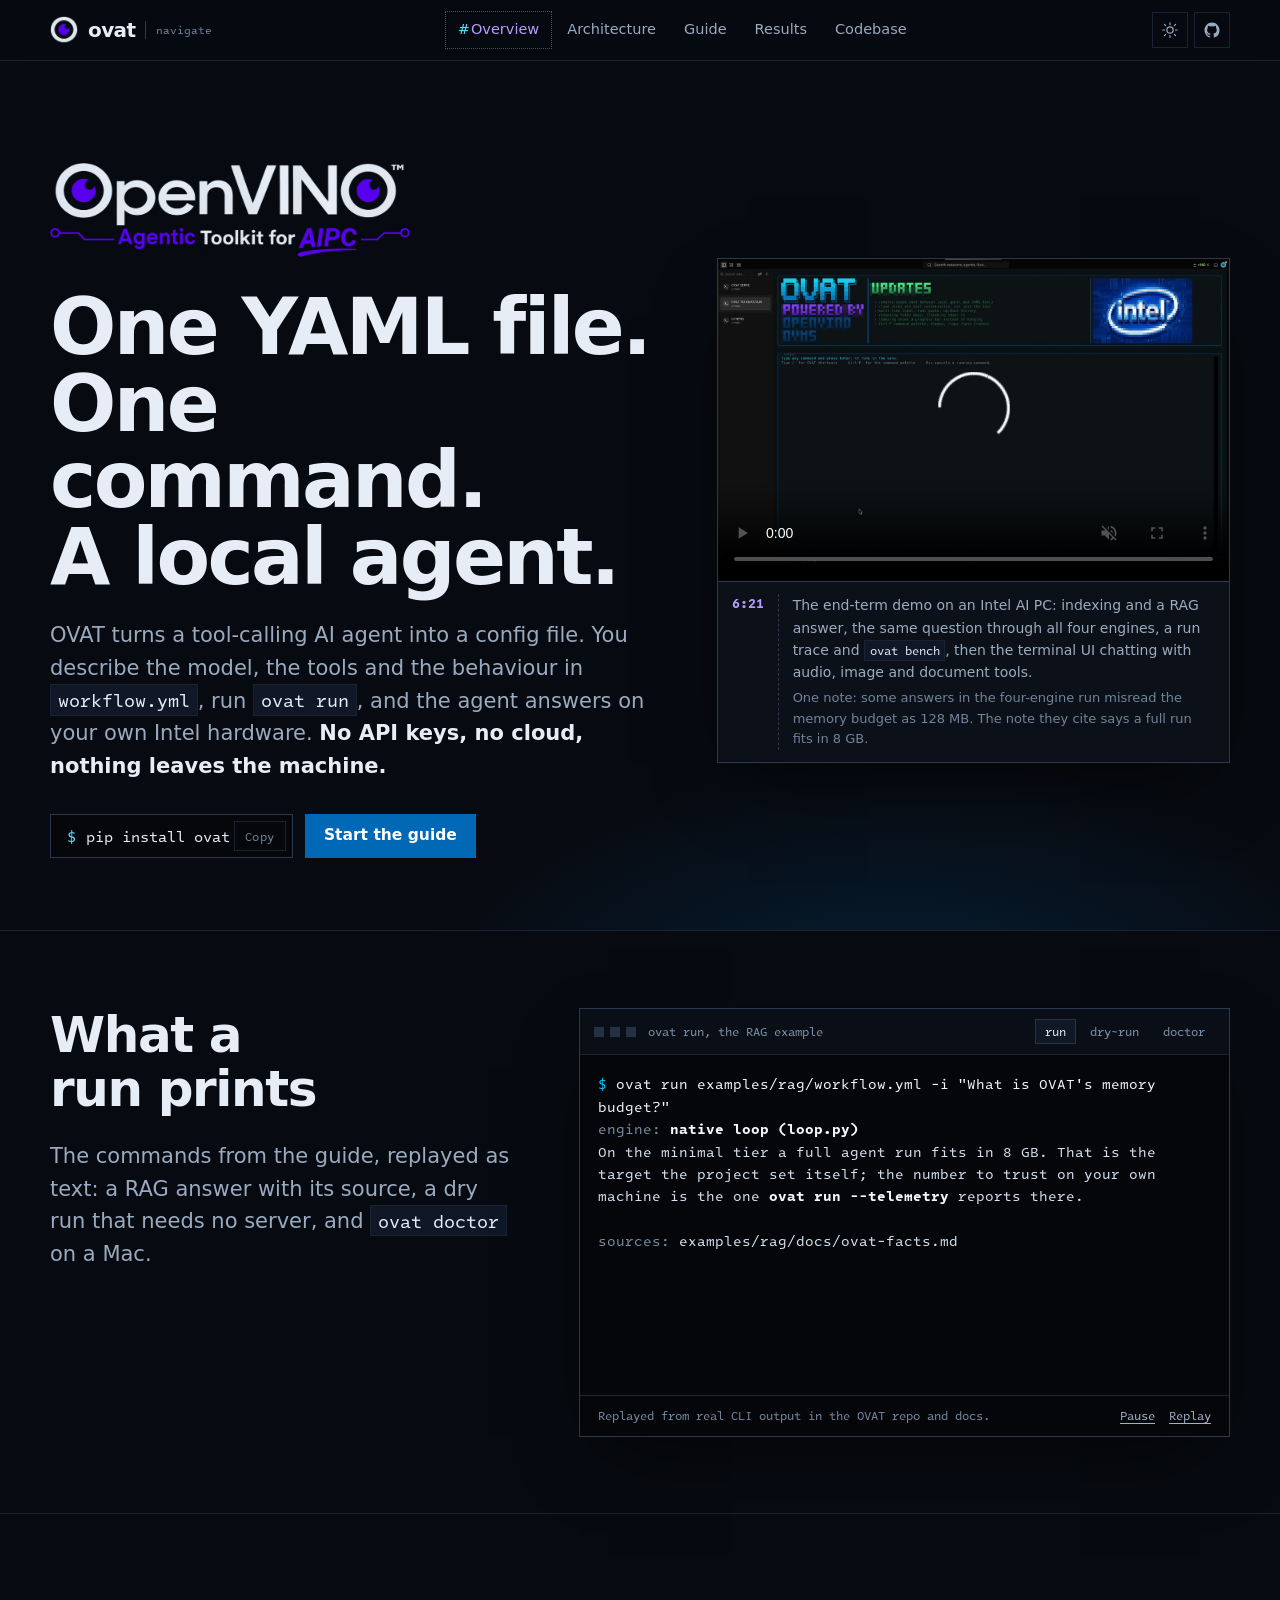
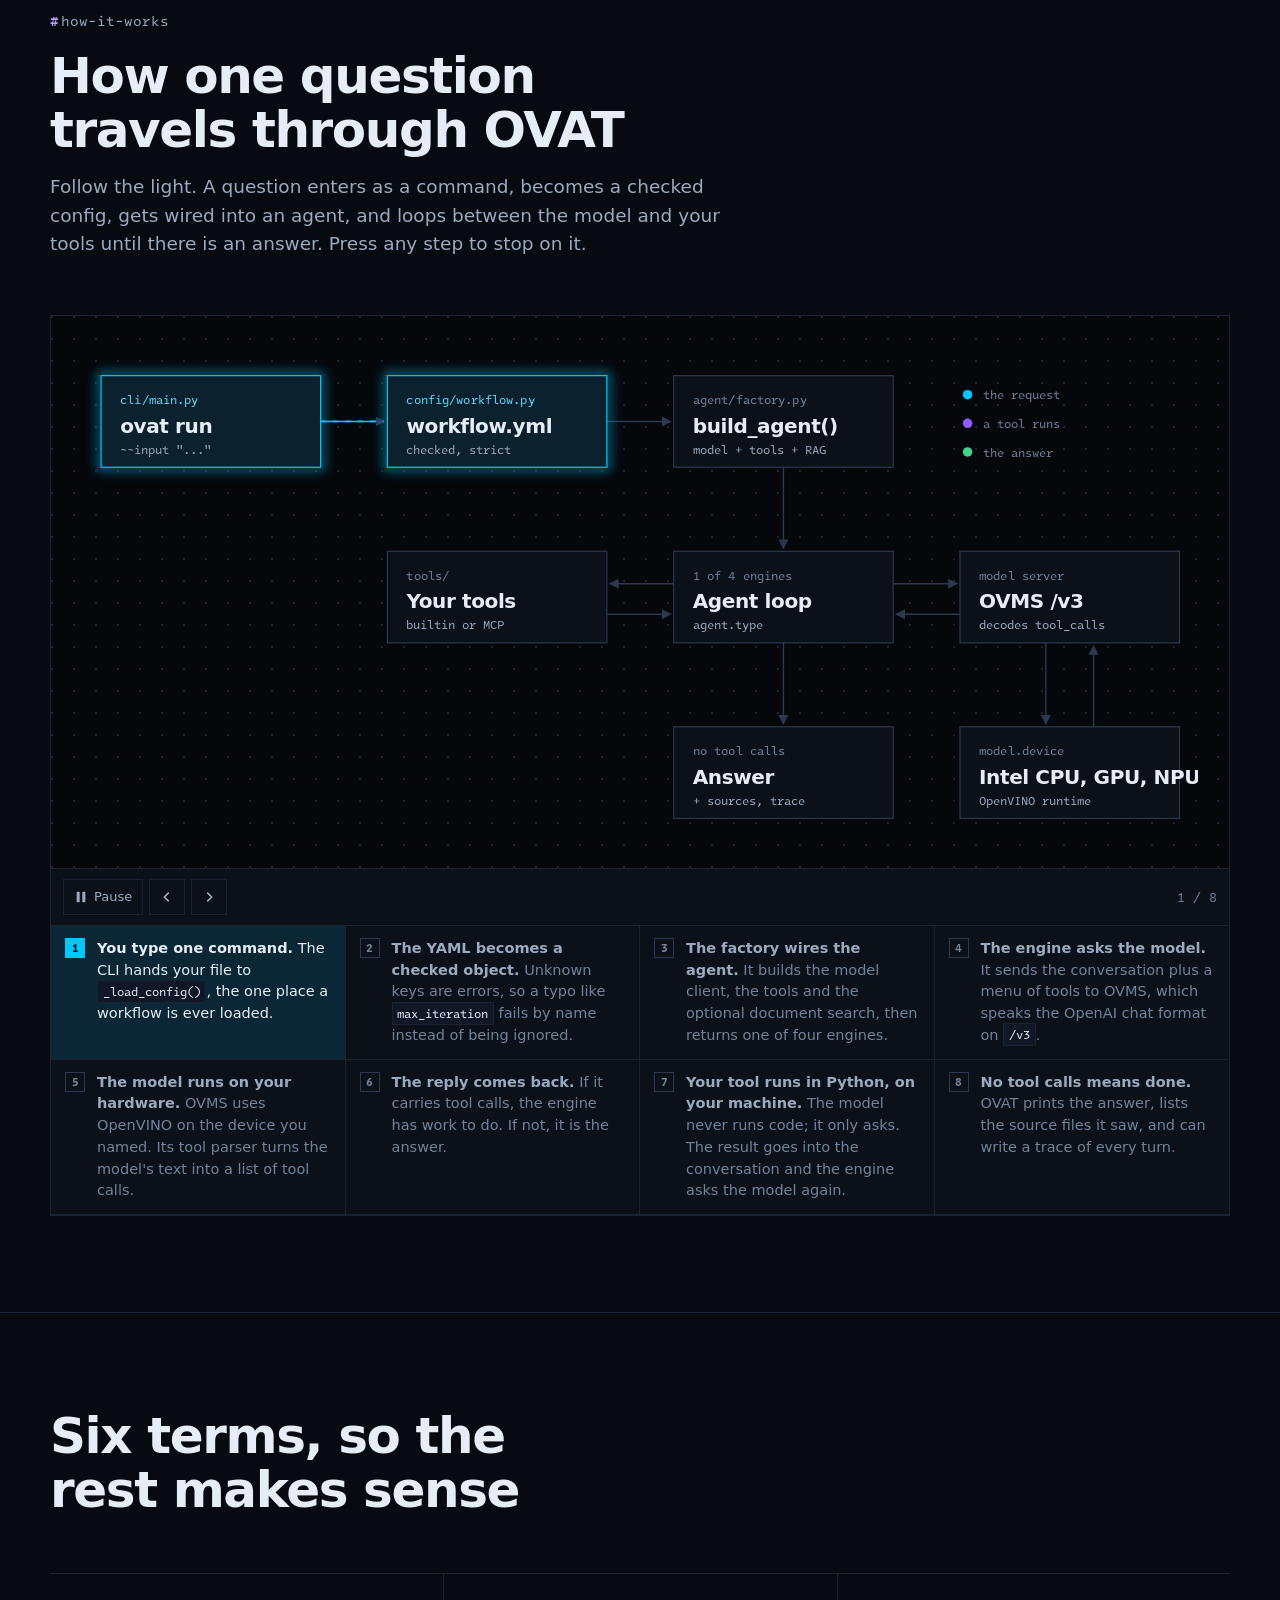
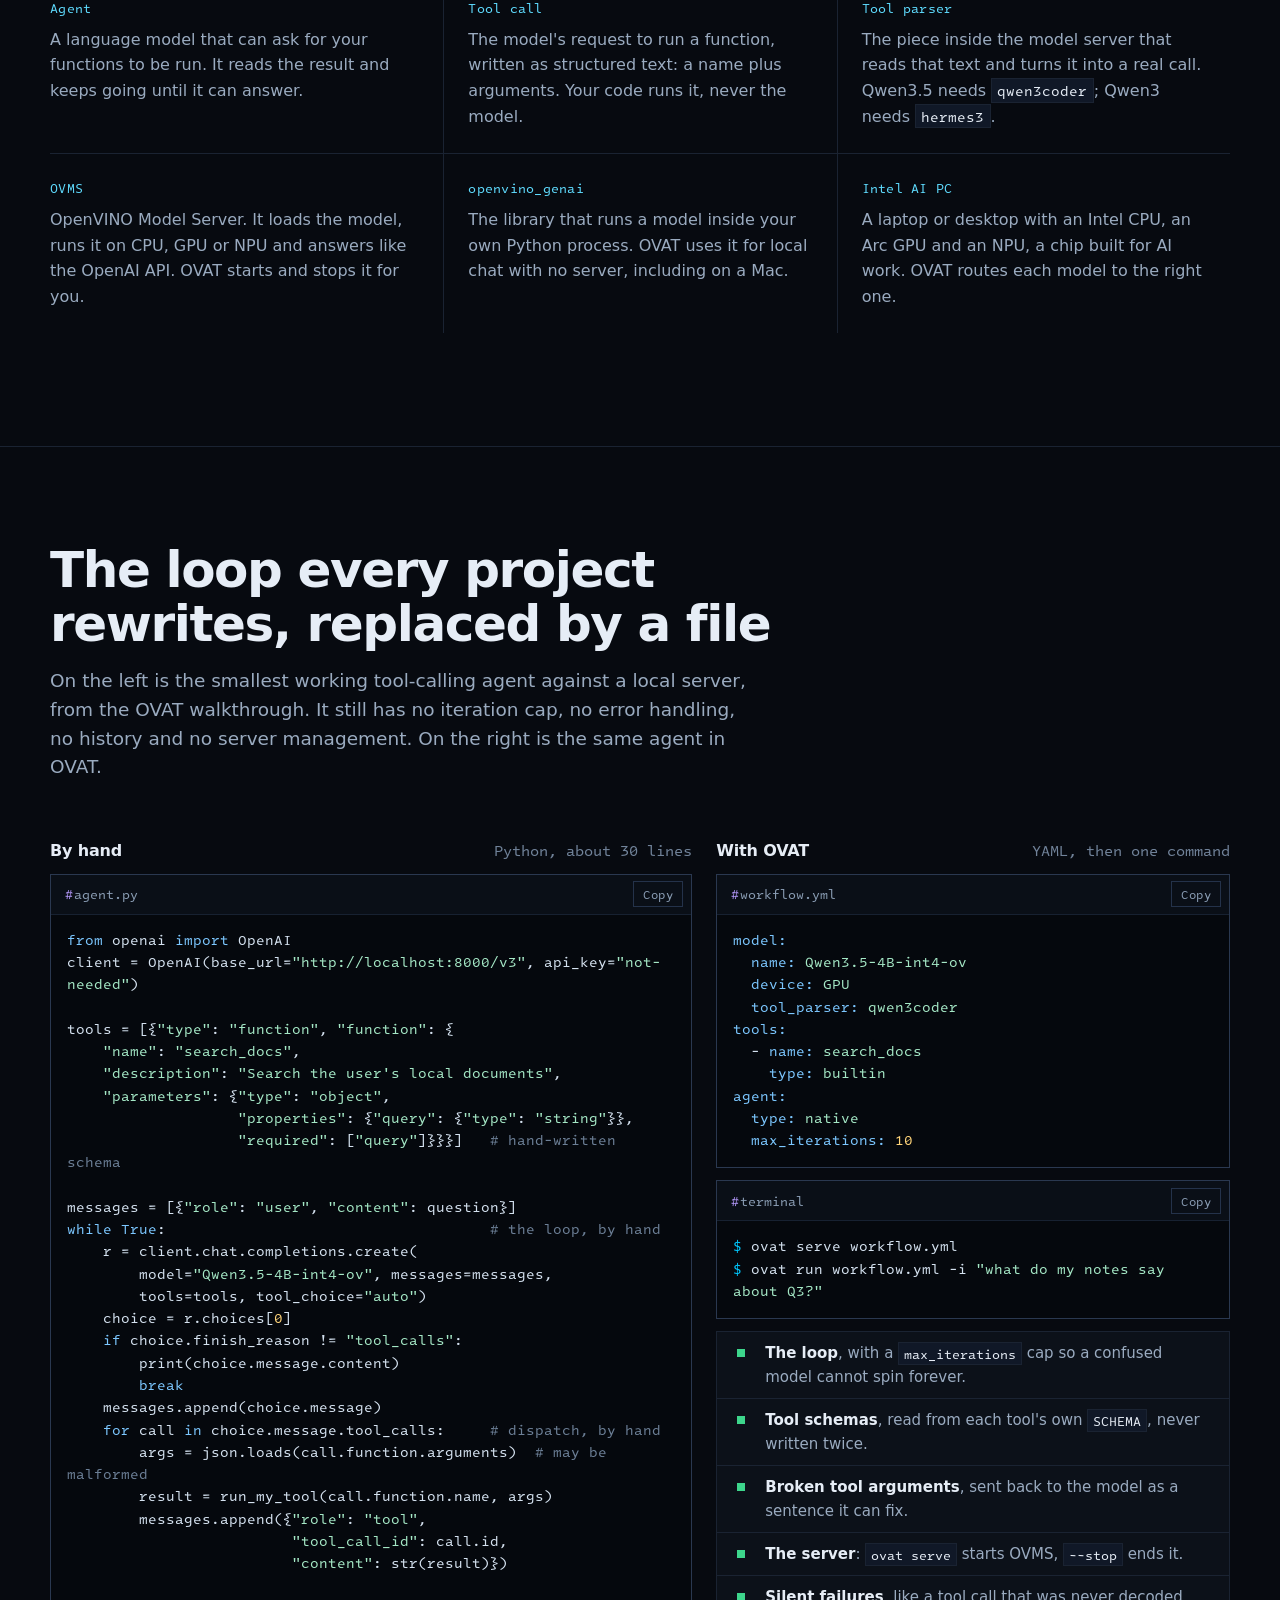
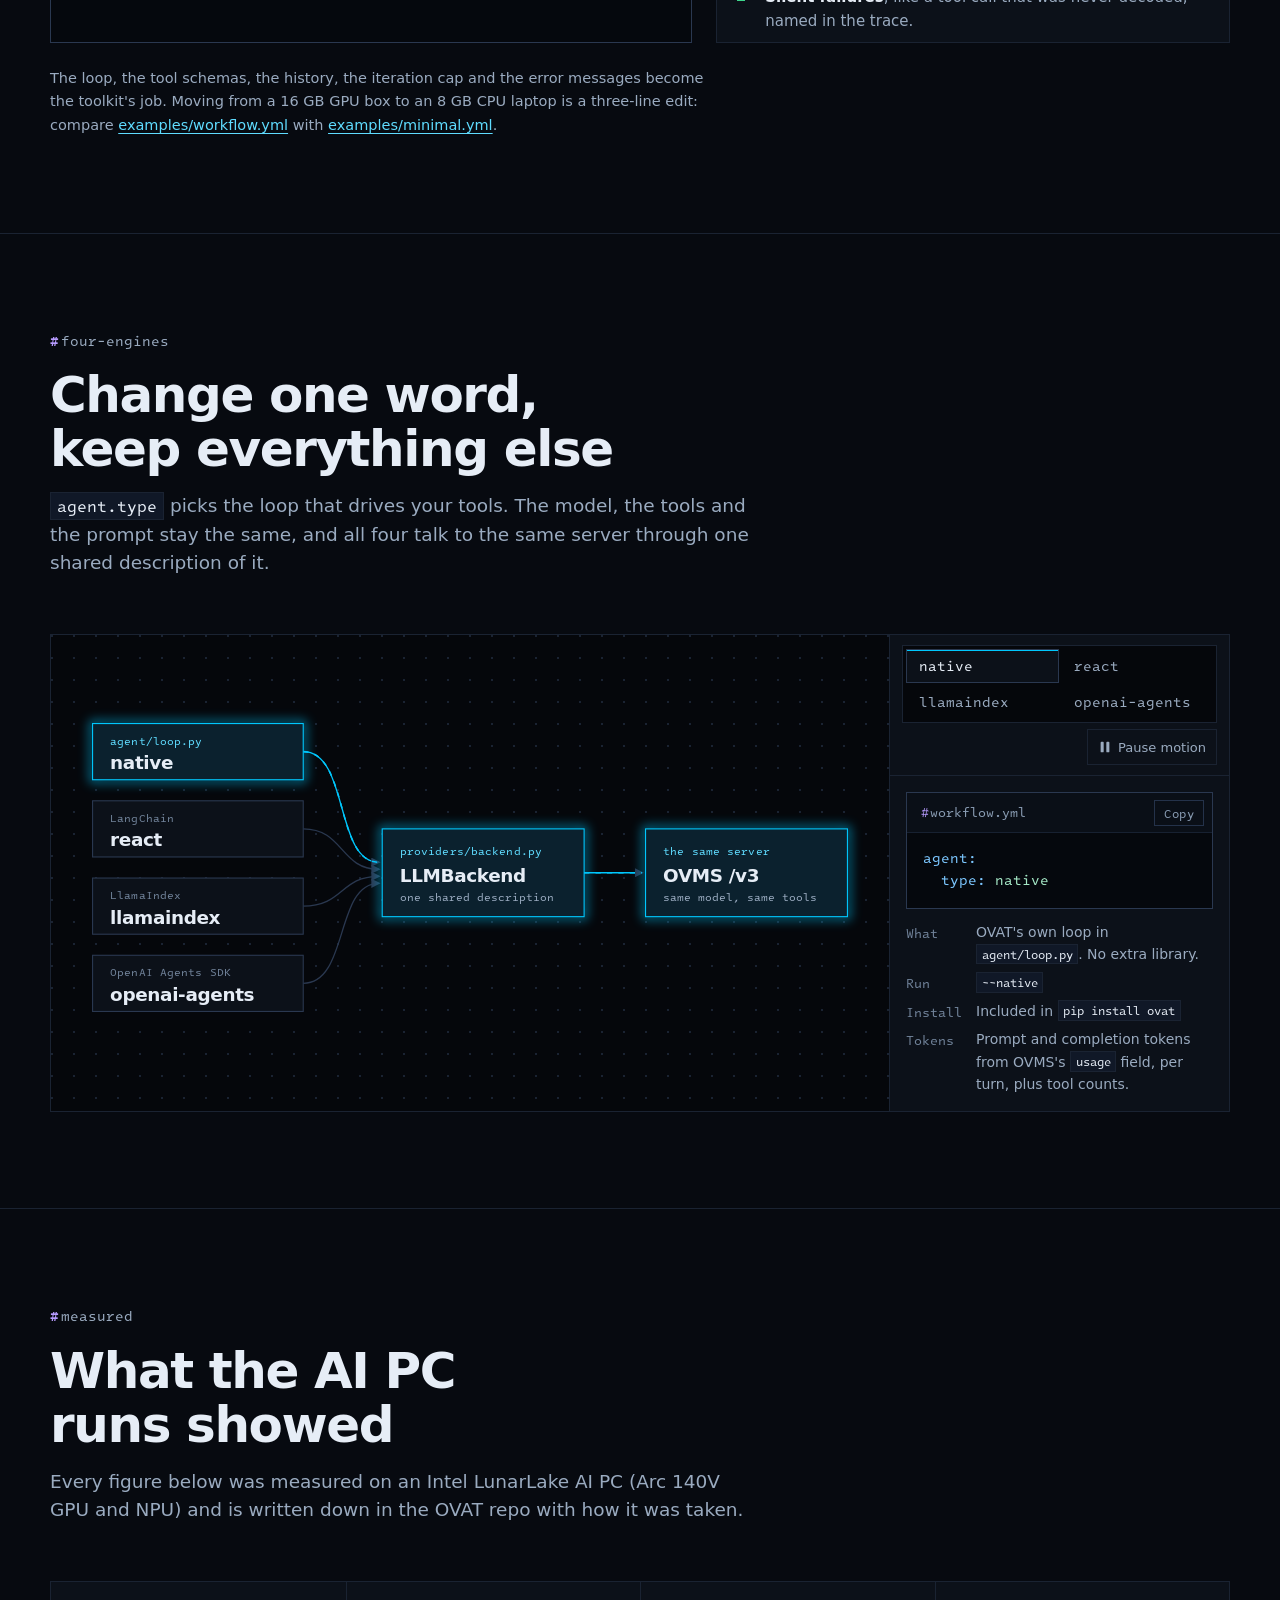
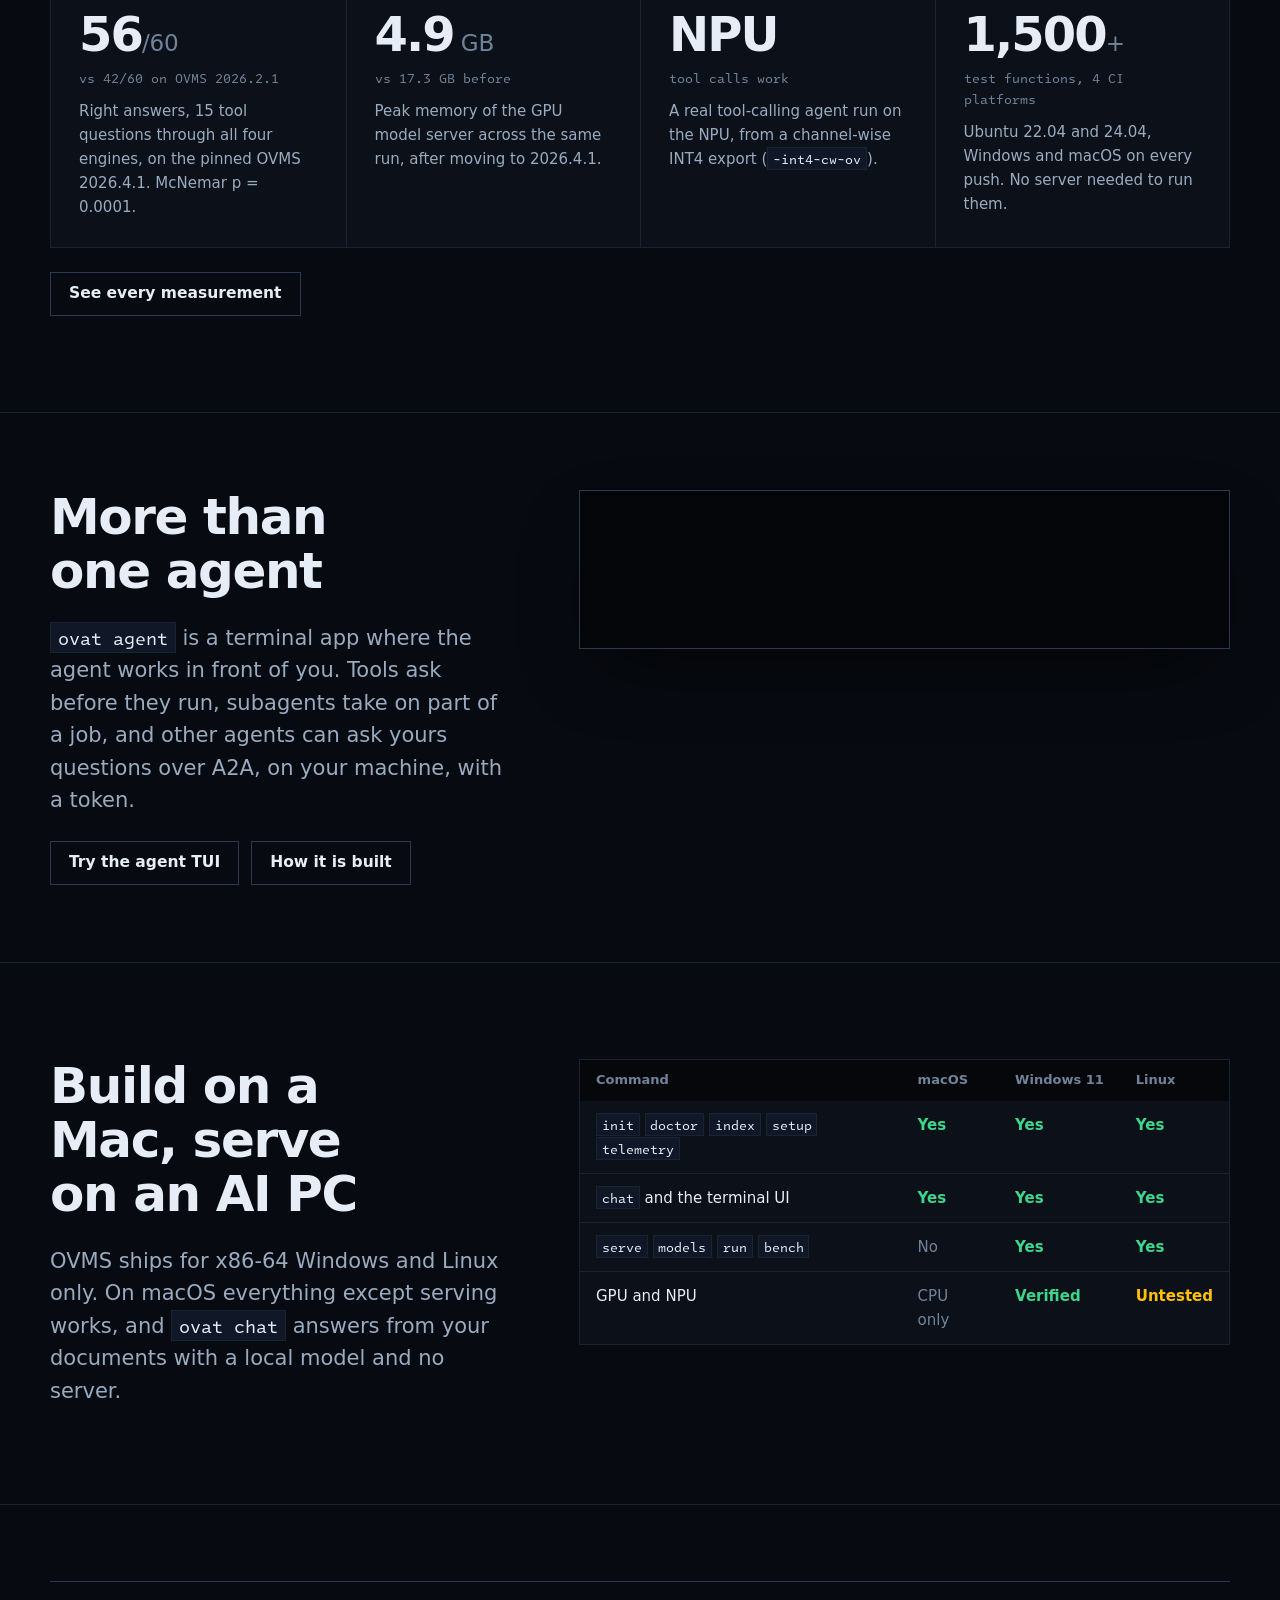
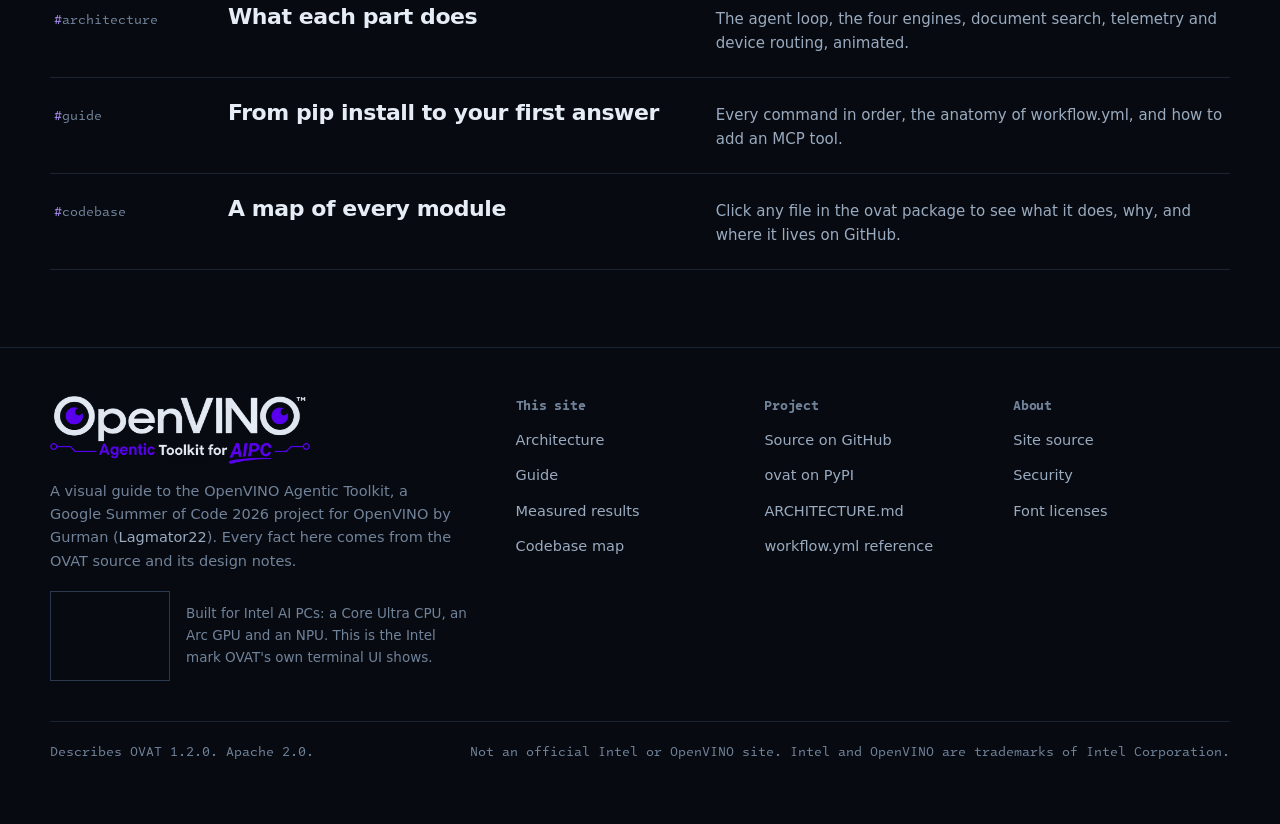
==== commit 0bc4e1d2: "docs: describe OVAT 1.2.0, with the agent TUI, subagents, approvals and A2A The site still said A2A " ====
--- a/index.html
+++ b/index.html
@@ -18,7 +18,7 @@
 <link rel="apple-touch-icon" href="apple-touch-icon.png">
 <link rel="preload" href="assets/fonts/geist-variable.woff2" as="font" type="font/woff2" crossorigin>
 <link rel="preload" href="assets/fonts/bricolage-grotesque-opsz.woff2" as="font" type="font/woff2" crossorigin>
-<link rel="stylesheet" href="assets/css/site.css?v=a11a8b94">
+<link rel="stylesheet" href="assets/css/site.css?v=9125c883">
 <script src="assets/js/theme.js?v=49b2f04b"></script>
 <script src="assets/js/site.js?v=70fa122c" defer></script>
 <script src="assets/js/flow.js?v=3ea808fc" defer></script>
@@ -385,9 +385,20 @@
       <div class="figure"><span class="big num">56<small>/60</small></span><span class="vs">vs 42/60 on OVMS 2026.2.1</span><p>Right answers, 15 tool questions through all four engines, on the pinned OVMS 2026.4.1. McNemar p = 0.0001.</p></div>
       <div class="figure"><span class="big num">4.9<small> GB</small></span><span class="vs">vs 17.3 GB before</span><p>Peak memory of the GPU model server across the same run, after moving to 2026.4.1.</p></div>
       <div class="figure"><span class="big">NPU</span><span class="vs">tool calls work</span><p>A real tool-calling agent run on the NPU, from a channel-wise INT4 export (<code>-int4-cw-ov</code>).</p></div>
-      <div class="figure"><span class="big num">800<small>+</small></span><span class="vs">tests, 4 CI platforms</span><p>Ubuntu 22.04 and 24.04, Windows and macOS on every push. No server needed to run them.</p></div>
+      <div class="figure"><span class="big num">1,500<small>+</small></span><span class="vs">test functions, 4 CI platforms</span><p>Ubuntu 22.04 and 24.04, Windows and macOS on every push. No server needed to run them.</p></div>
     </div>
     <p class="row"><a class="btn btn-ghost" href="results.html">See every measurement</a></p>
+  </div>
+</section>
+
+<section class="section tight" aria-labelledby="agent-t">
+  <div class="wrap split">
+    <div class="stack">
+      <h2 class="h2" id="agent-t">More than one agent</h2>
+      <p class="lede"><code>ovat agent</code> is a terminal app where the agent works in front of you. Tools ask before they run, subagents take on part of a job, and other agents can ask yours questions over A2A, on your machine, with a token.</p>
+      <p class="row"><a class="btn btn-ghost" href="guide.html#agent">Try the agent TUI</a> <a class="btn btn-ghost" href="architecture.html#agent">How it is built</a></p>
+    </div>
+    <figure class="shot"><img src="assets/media/screens/hero-agent-agents-table.webp" width="1720" height="418" loading="lazy" decoding="async" alt="The /agents screen: the A2A server is serving, four configured subagents, and a table with the team_docs call finished ok in 12.51 seconds with 1663 tokens."></figure>
   </div>
 </section>
 
@@ -468,7 +479,7 @@
       </div>
     </div>
     <div class="foot-base">
-      <span>Describes OVAT 1.1.1. Apache 2.0.</span>
+      <span>Describes OVAT 1.2.0. Apache 2.0.</span>
       <span>Not an official Intel or OpenVINO site. Intel and OpenVINO are trademarks of Intel Corporation.</span>
     </div>
   </div>
--- a/assets/css/site.css
+++ b/assets/css/site.css
@@ -824,7 +824,6 @@
   color: var(--fg); text-decoration: none; transition: border-color 200ms, transform 200ms var(--ease), background 200ms;
 }
 .layer-stack a:hover { border-color: var(--signal); transform: translateX(4px); }
-.layer-stack li:nth-child(6) a { background: transparent; border-style: dashed; color: var(--fg-faint); }
 .ln-n { font: 600 15px var(--f-mono); color: var(--signal-ink); }
 .ln-name { font-weight: 600; font-size: 16px; }
 .ln-files { font: 13px var(--f-mono); color: var(--fg-faint); overflow: hidden; text-overflow: ellipsis; white-space: nowrap; }
@@ -1193,3 +1192,9 @@
 .shot img { background: var(--term-bg); }
 .arch-sec > .shot, .guide-step .shot { margin: 0; }
 .shots-2 { align-items: start; }
+
+/* Diagrams drawn twice, one per theme: show the one that matches. */
+.shot.dia img { background: transparent; }
+.shot img.dia-light { display: none; }
+:root[data-theme="light"] .shot img.dia-light { display: block; }
+:root[data-theme="light"] .shot img.dia-dark { display: none; }
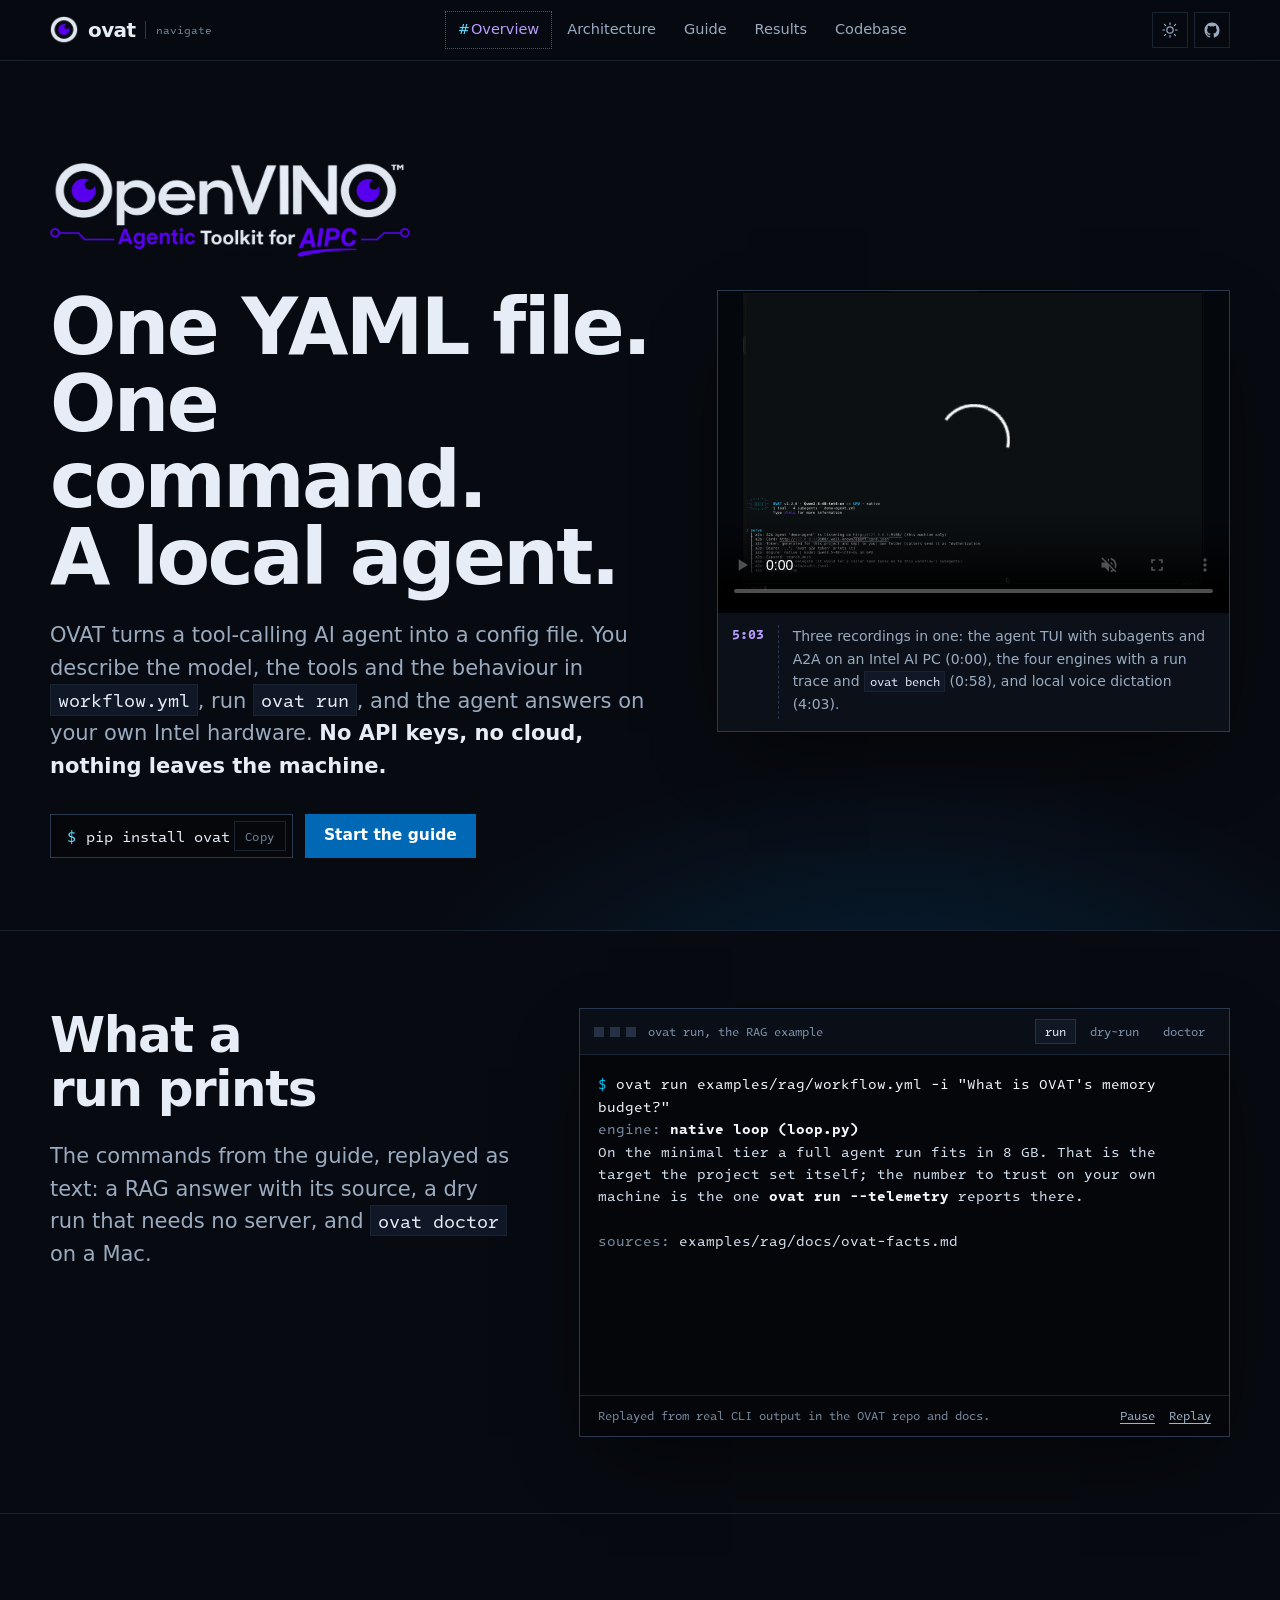
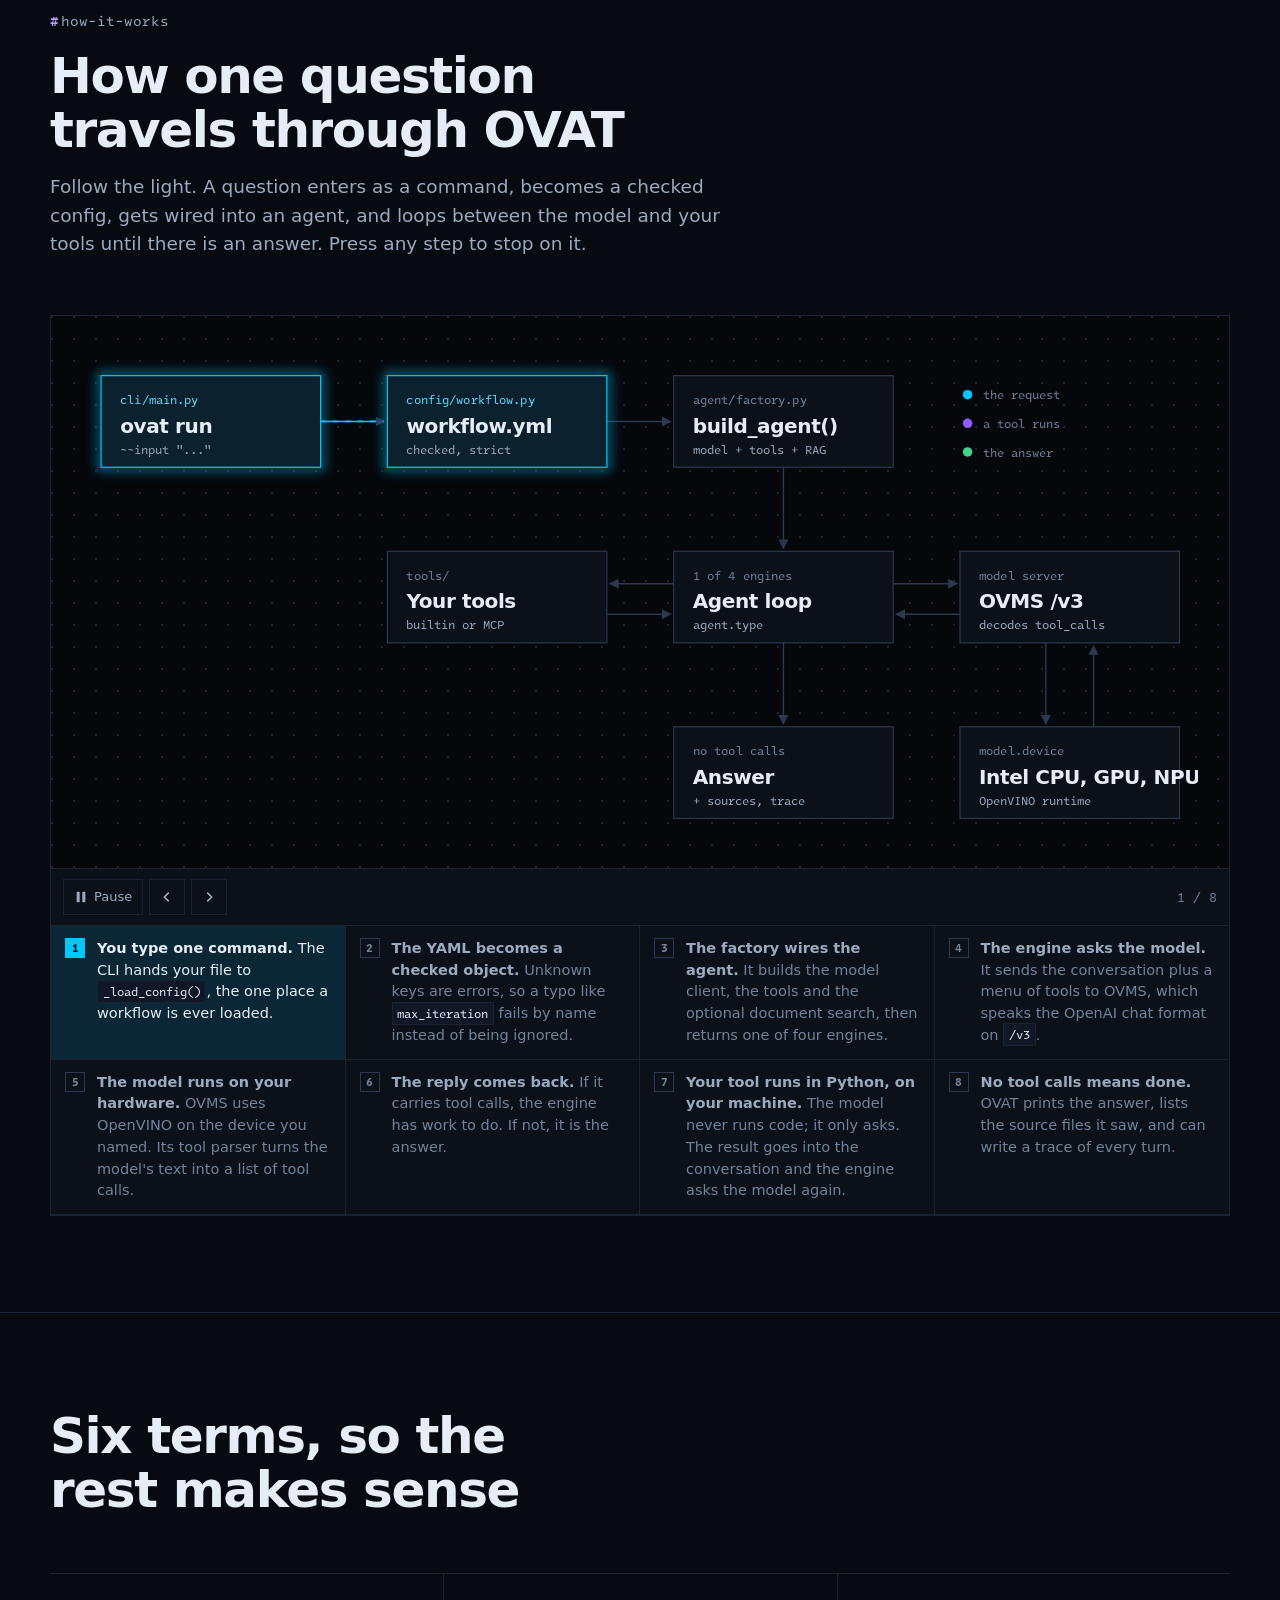
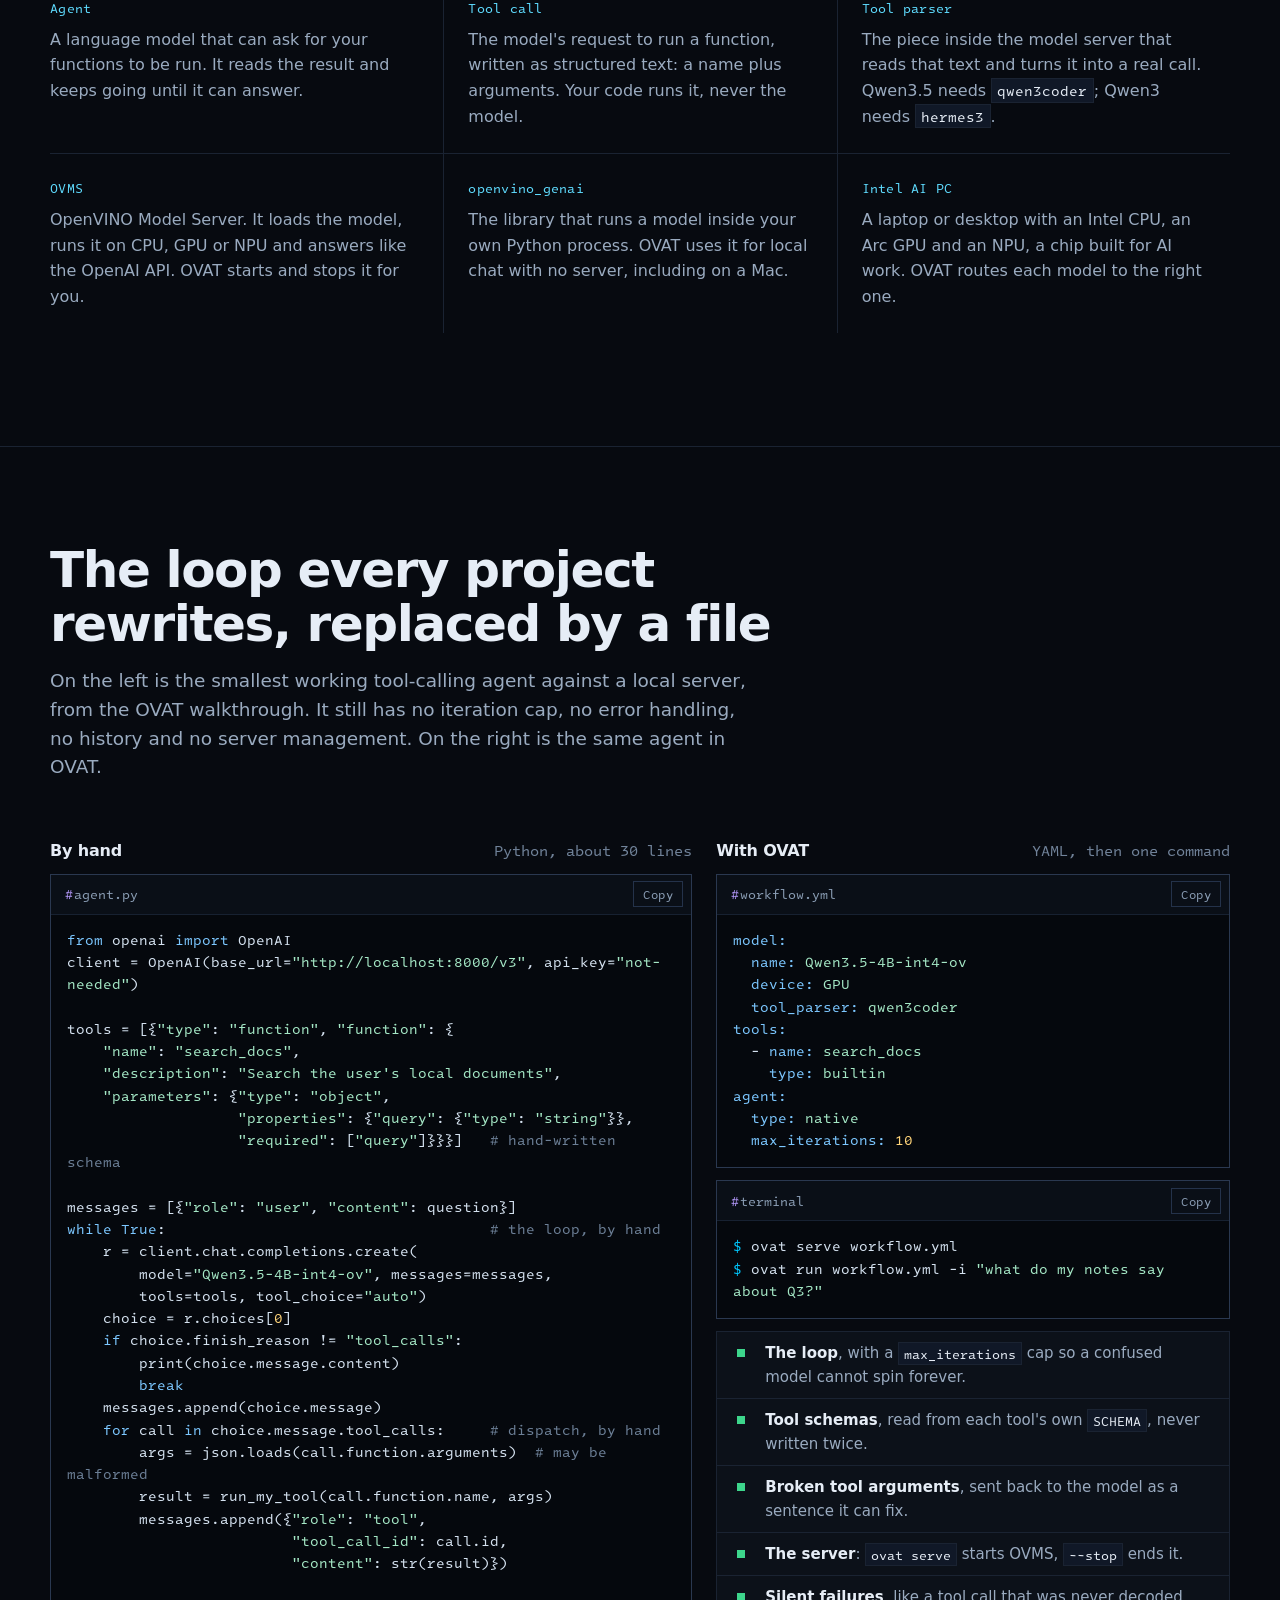
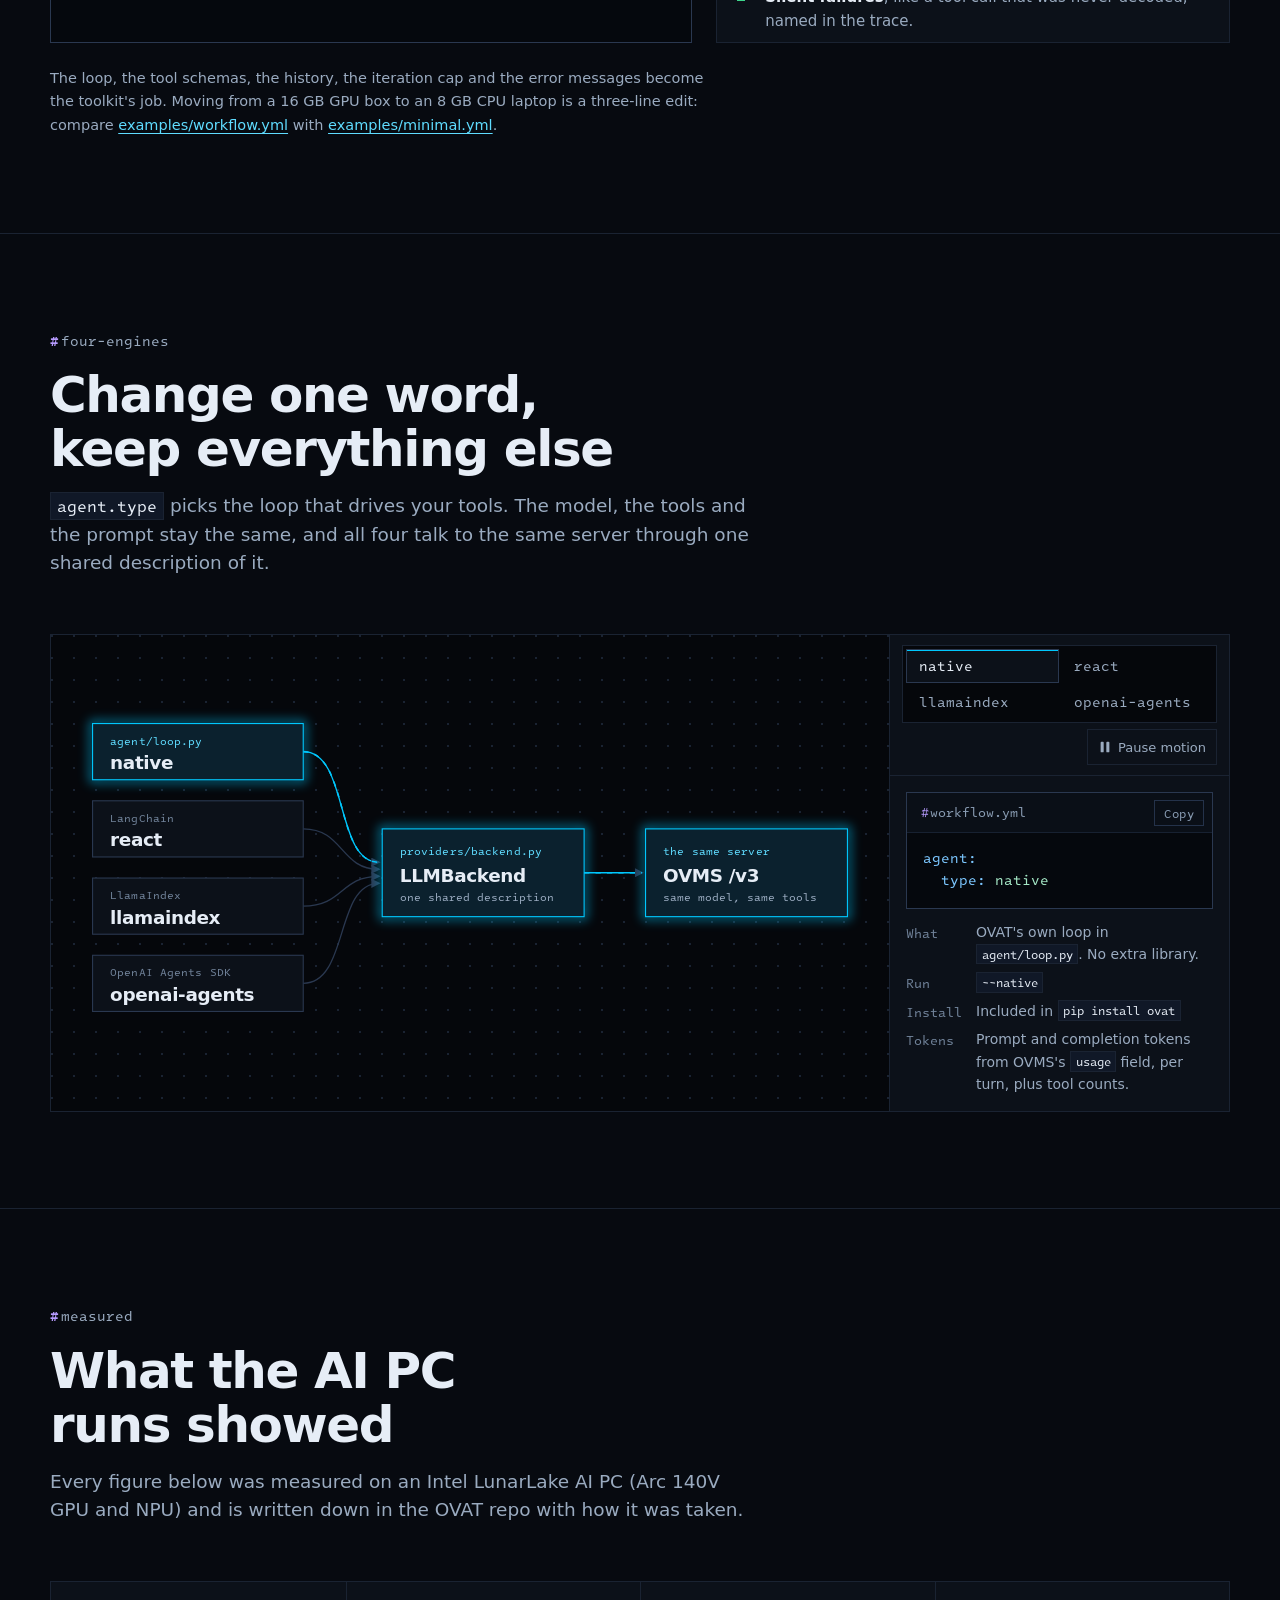
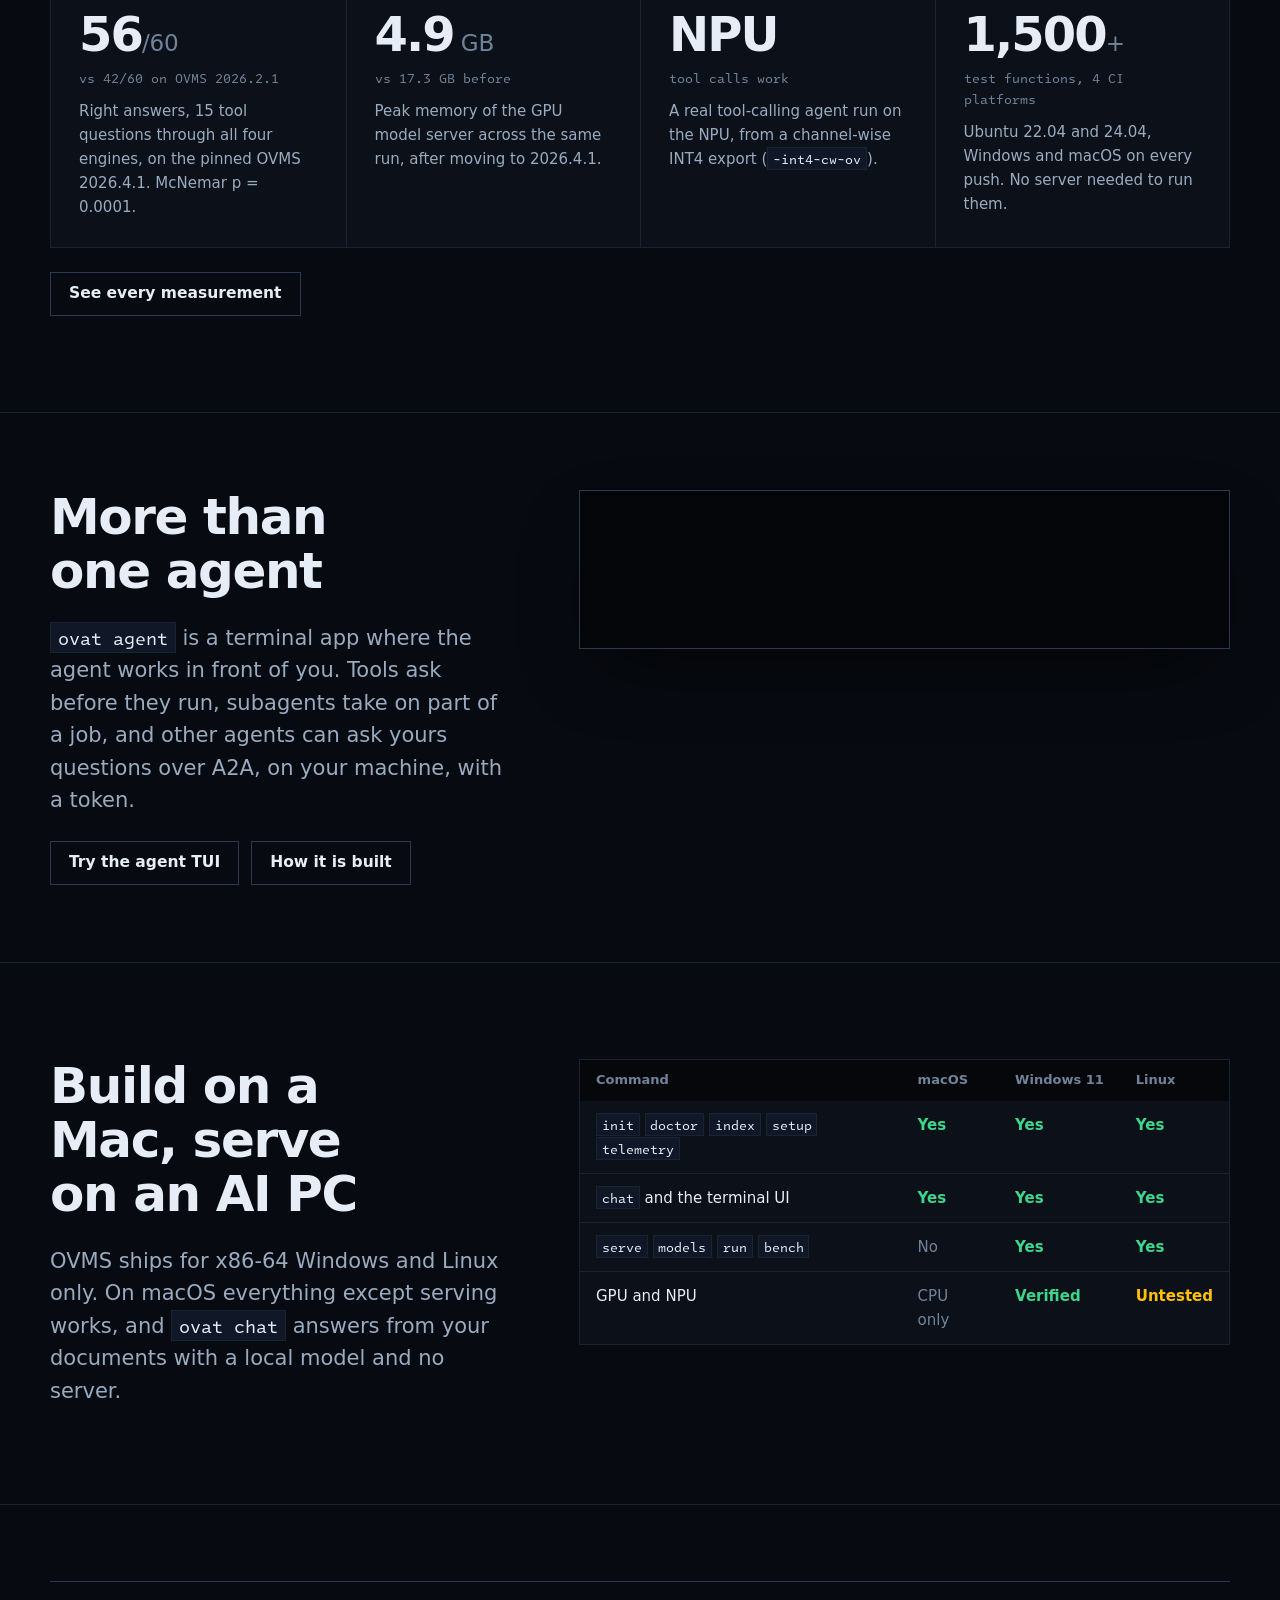
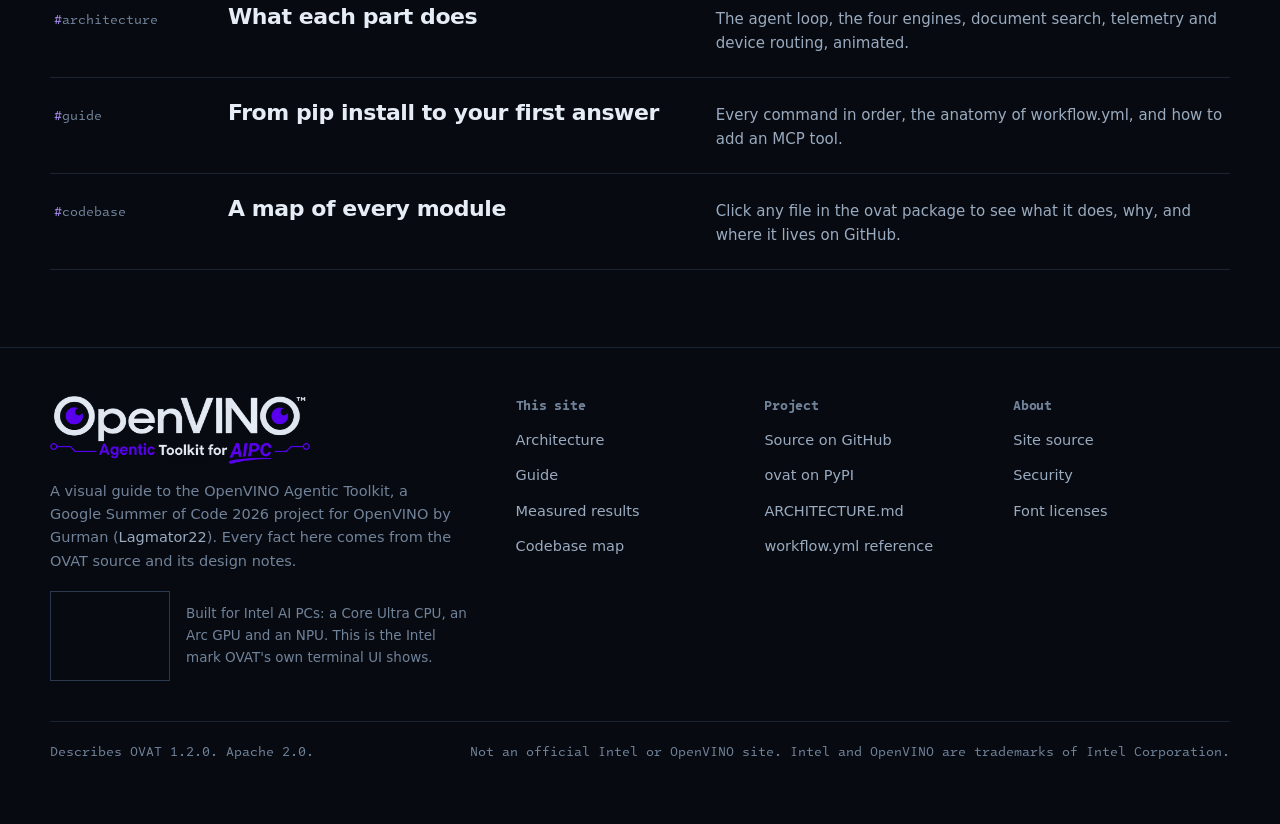
==== commit 9ba30d40: "feat(demo): one demo video from the three new recordings, replacing the old one Order: the agent TUI" ====
--- a/index.html
+++ b/index.html
@@ -61,14 +61,13 @@
     </div>
 
     <figure class="demo" id="demo">
-      <video class="demo-video" controls muted playsinline preload="metadata" poster="assets/media/ovat-demo-poster.jpg" width="3024" height="1904">
-        <source src="assets/media/ovat-demo.mp4" type="video/mp4">
-        <a href="assets/media/ovat-demo.mp4">Download the OVAT demo video (MP4, 12.5 MB)</a>
+      <video class="demo-video" controls muted playsinline preload="metadata" poster="assets/media/ovat-tour-poster.jpg" width="2400" height="1512">
+        <source src="assets/media/ovat-tour.mp4" type="video/mp4">
+        <a href="assets/media/ovat-tour.mp4">Download the OVAT demo video (MP4, 8 MB)</a>
       </video>
       <figcaption>
-        <span class="demo-len">6:21</span>
-        <span>The end-term demo on an Intel AI PC: indexing and a RAG answer, the same question through all four engines, a run trace and <code>ovat bench</code>, then the terminal UI chatting with audio, image and document tools.</span>
-        <span class="demo-note">One note: some answers in the four-engine run misread the memory budget as 128 MB. The note they cite says a full run fits in 8 GB.</span>
+        <span class="demo-len">5:03</span>
+        <span>Three recordings in one: the agent TUI with subagents and A2A on an Intel AI PC (0:00), the four engines with a run trace and <code>ovat bench</code> (0:58), and local voice dictation (4:03).</span>
       </figcaption>
     </figure>
   </div>
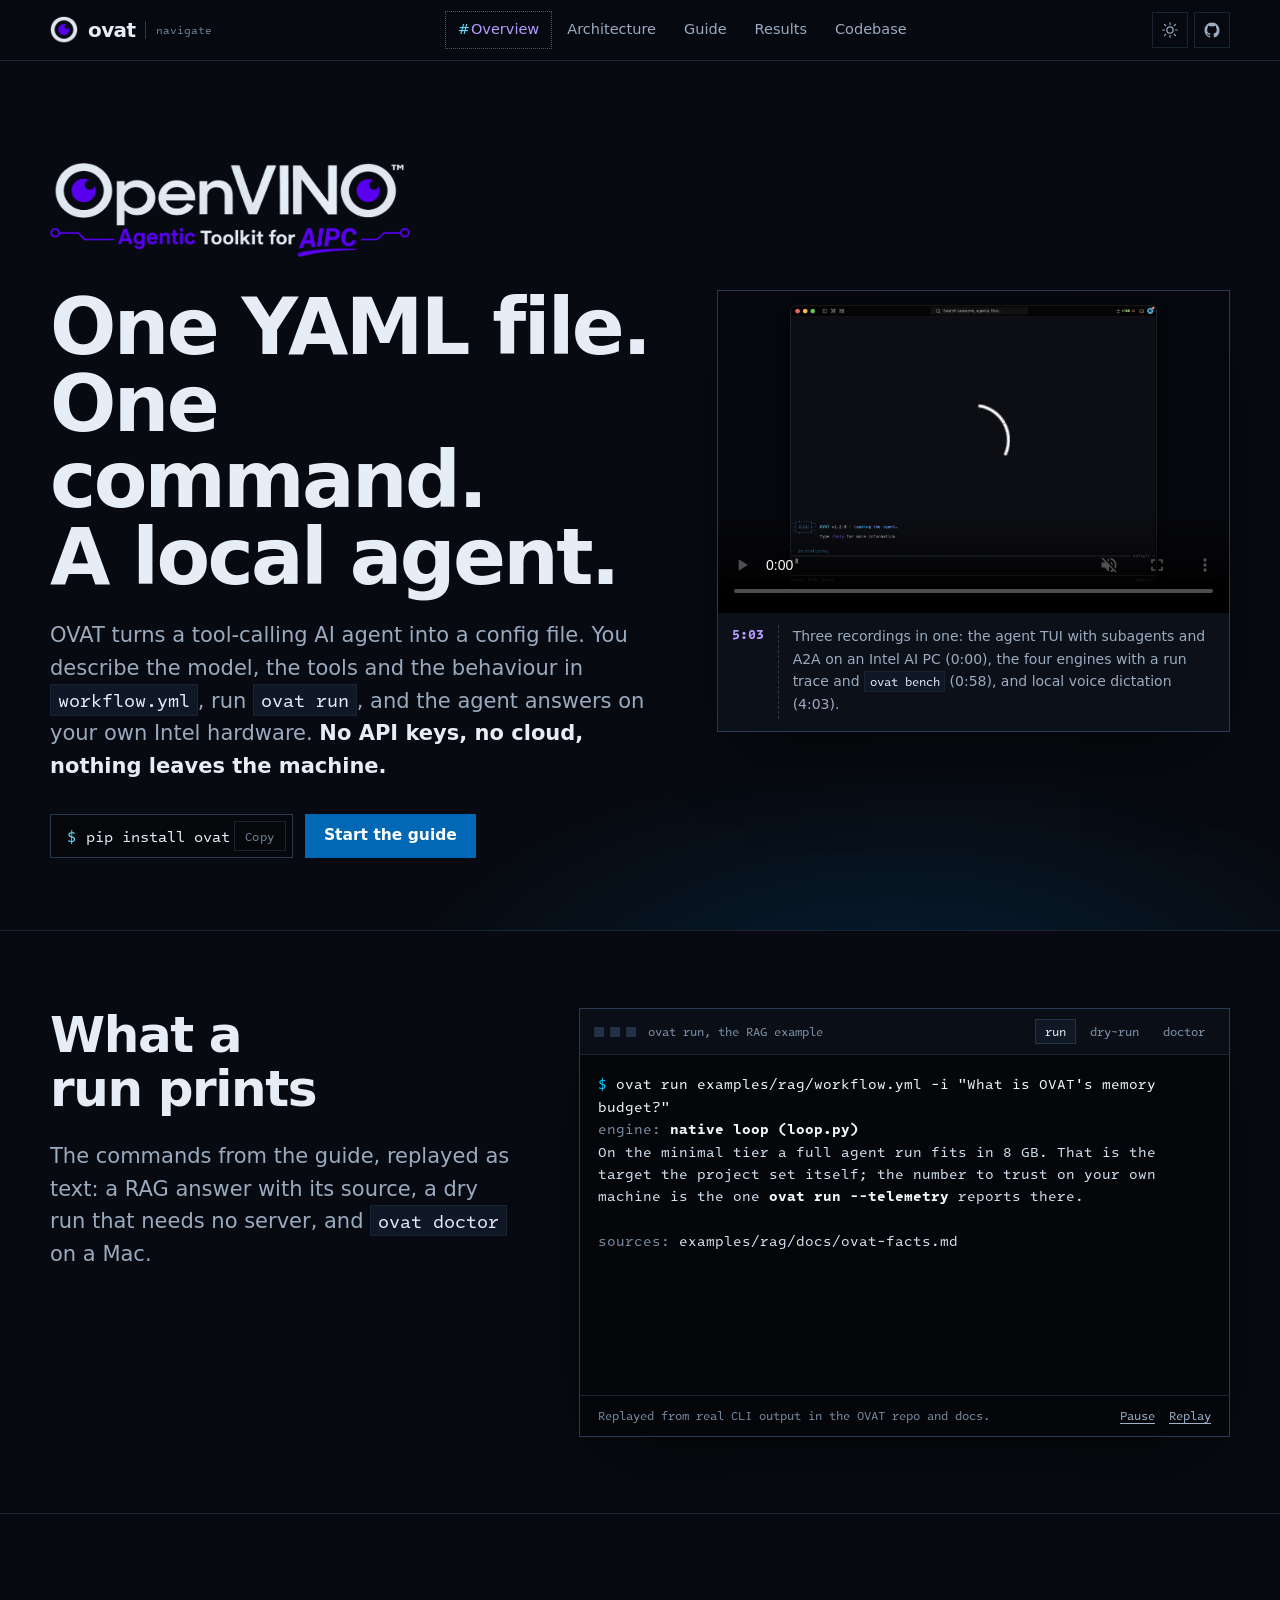
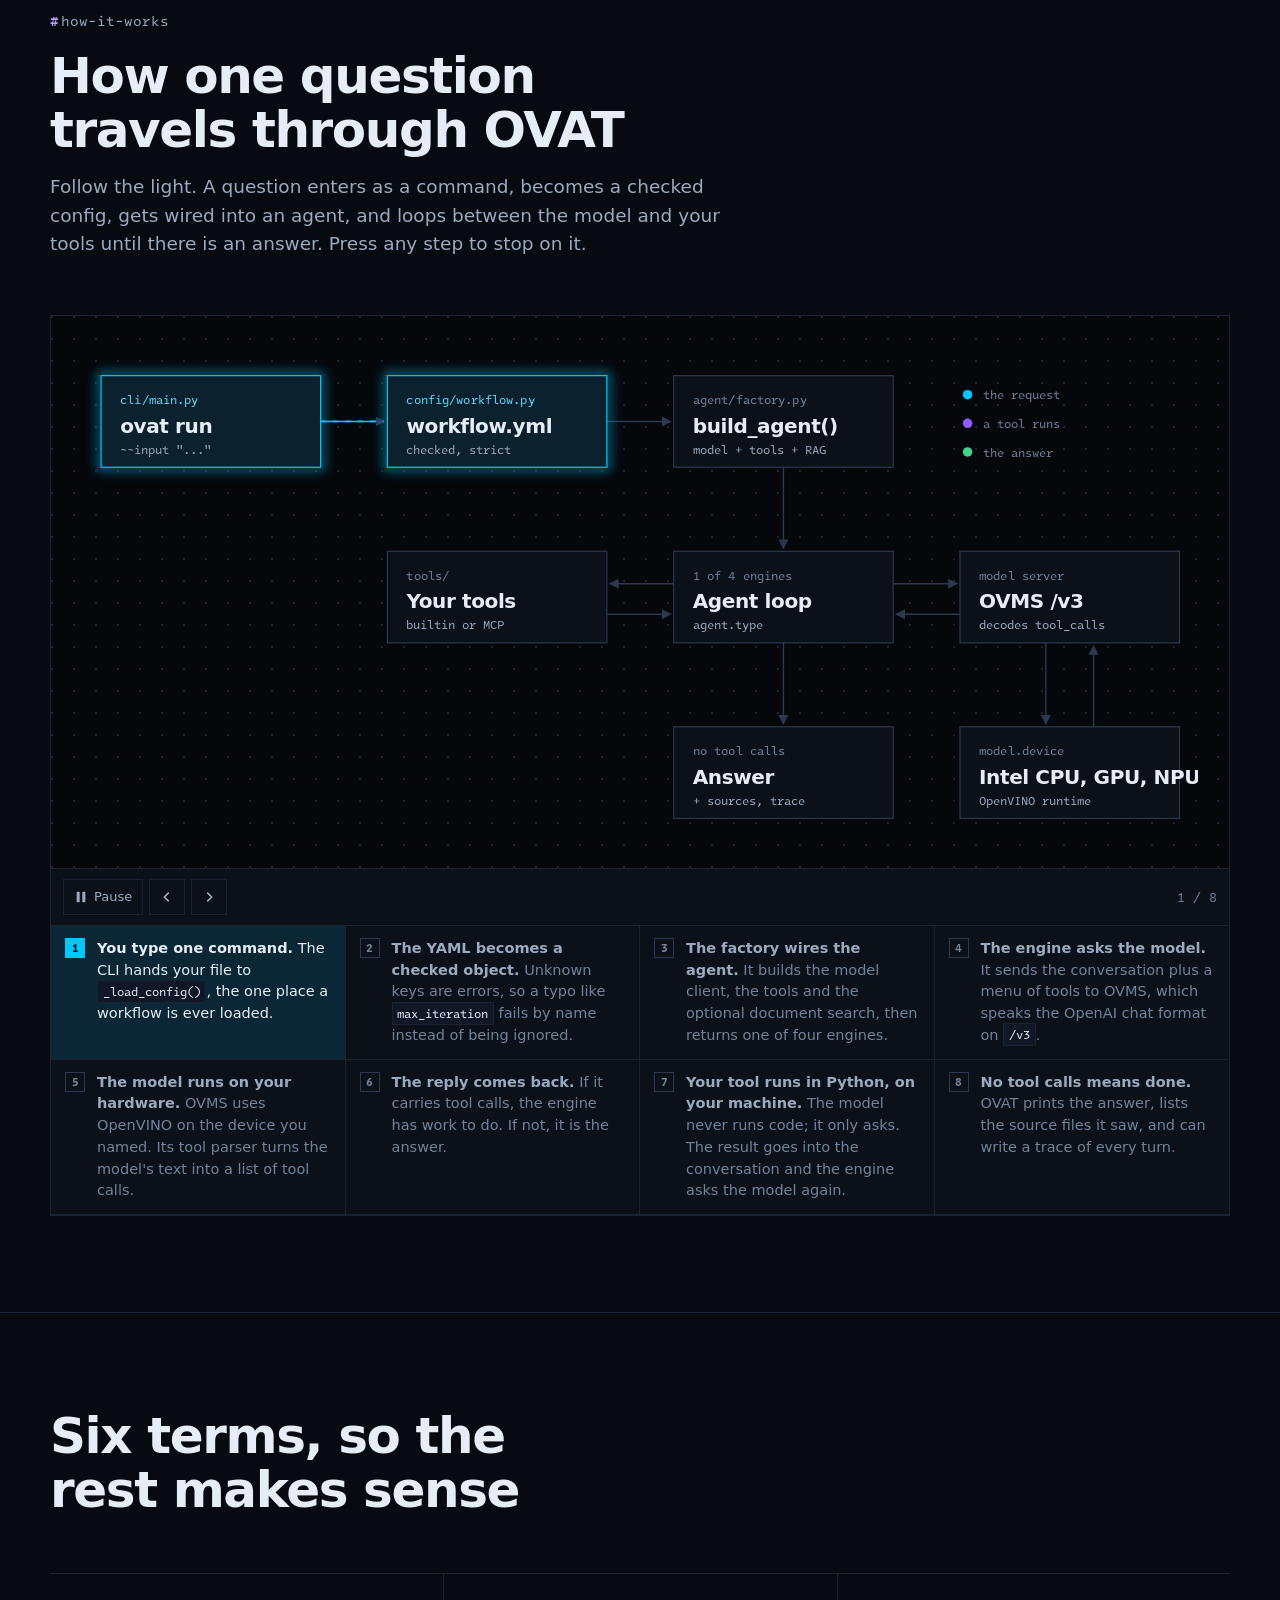
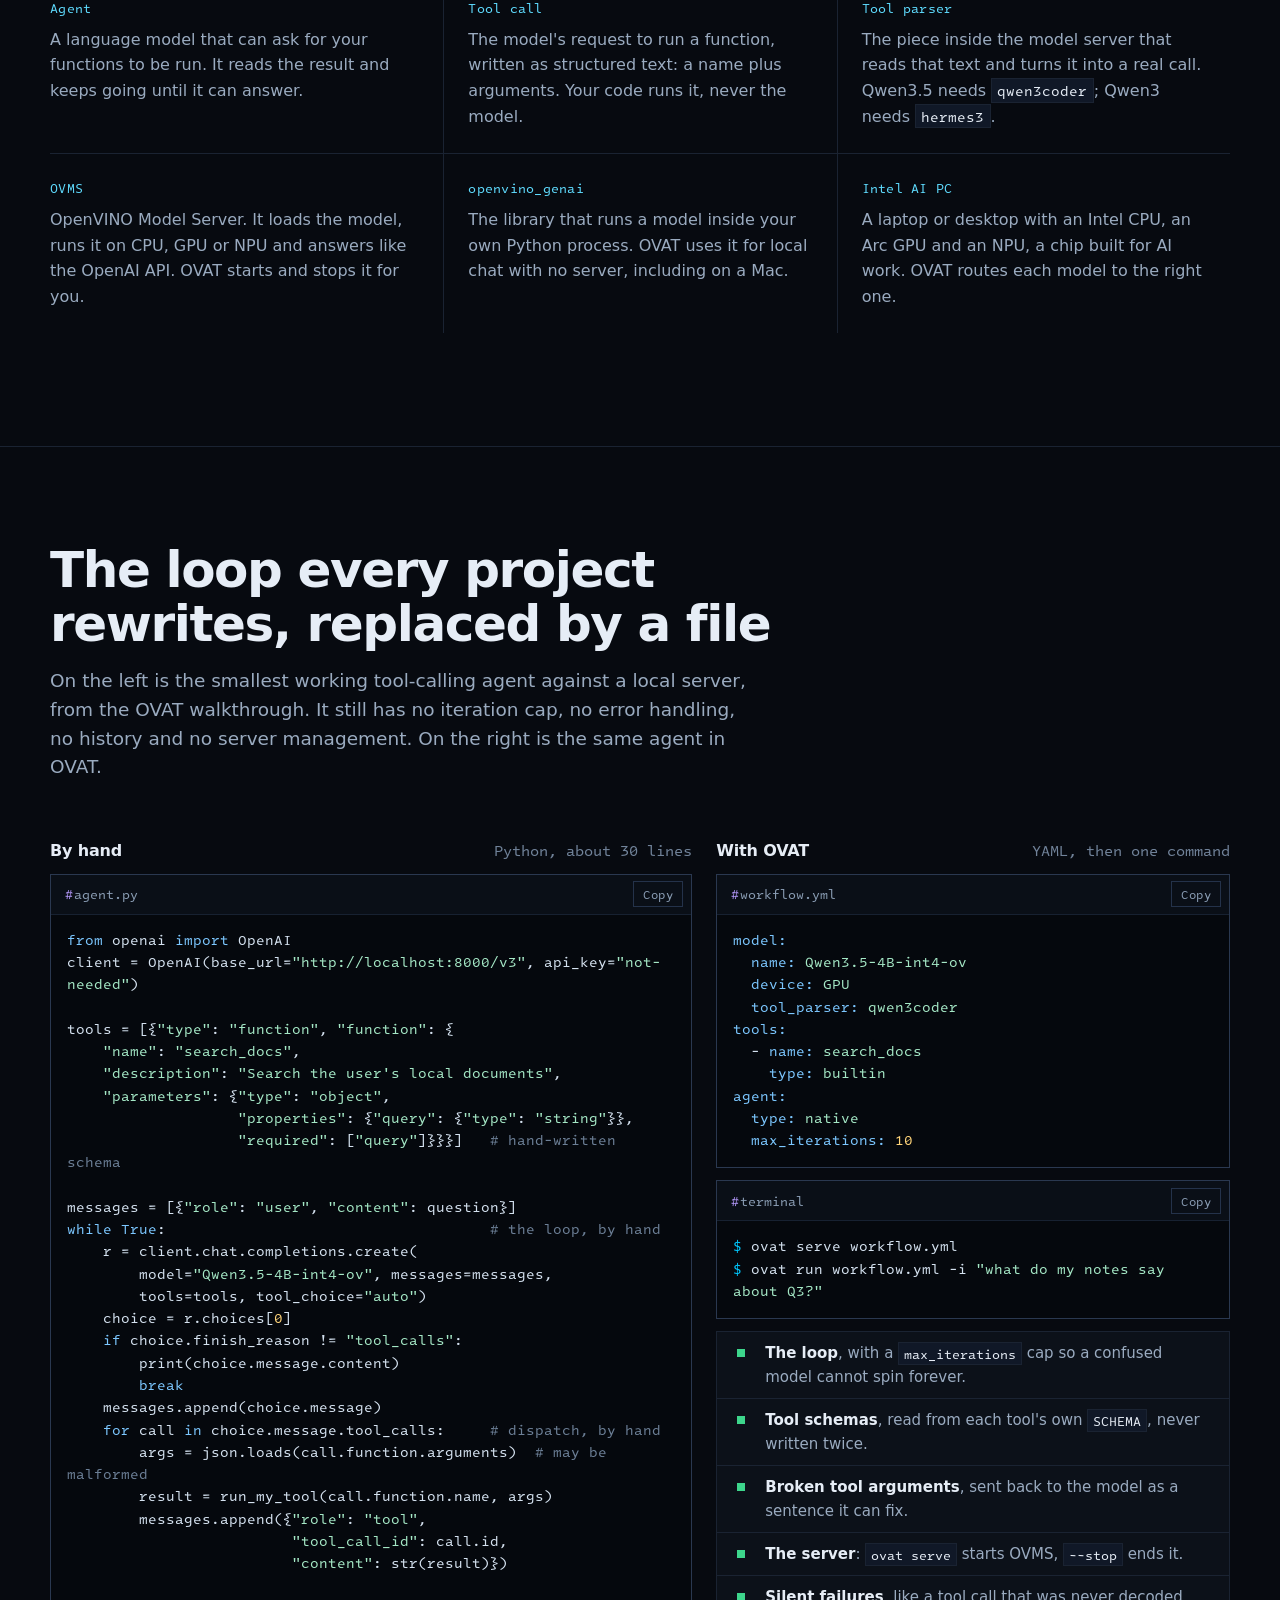
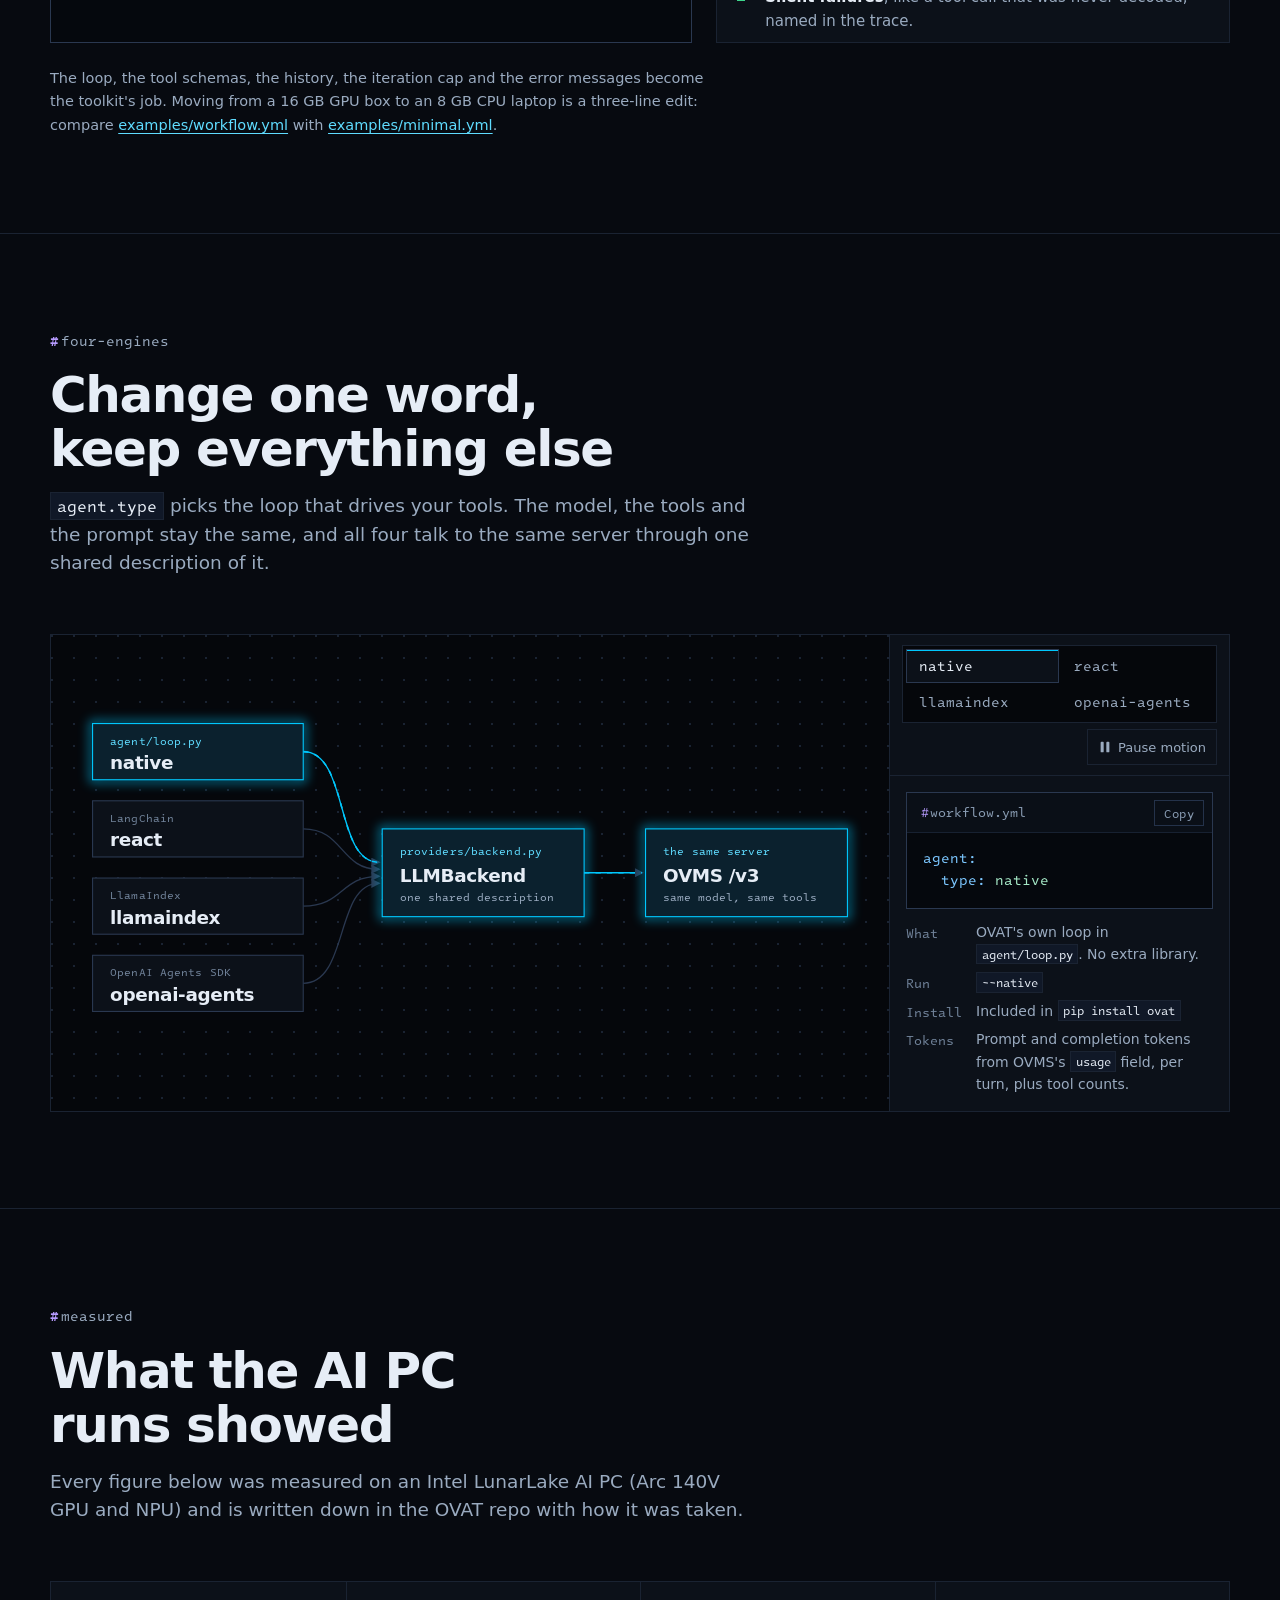
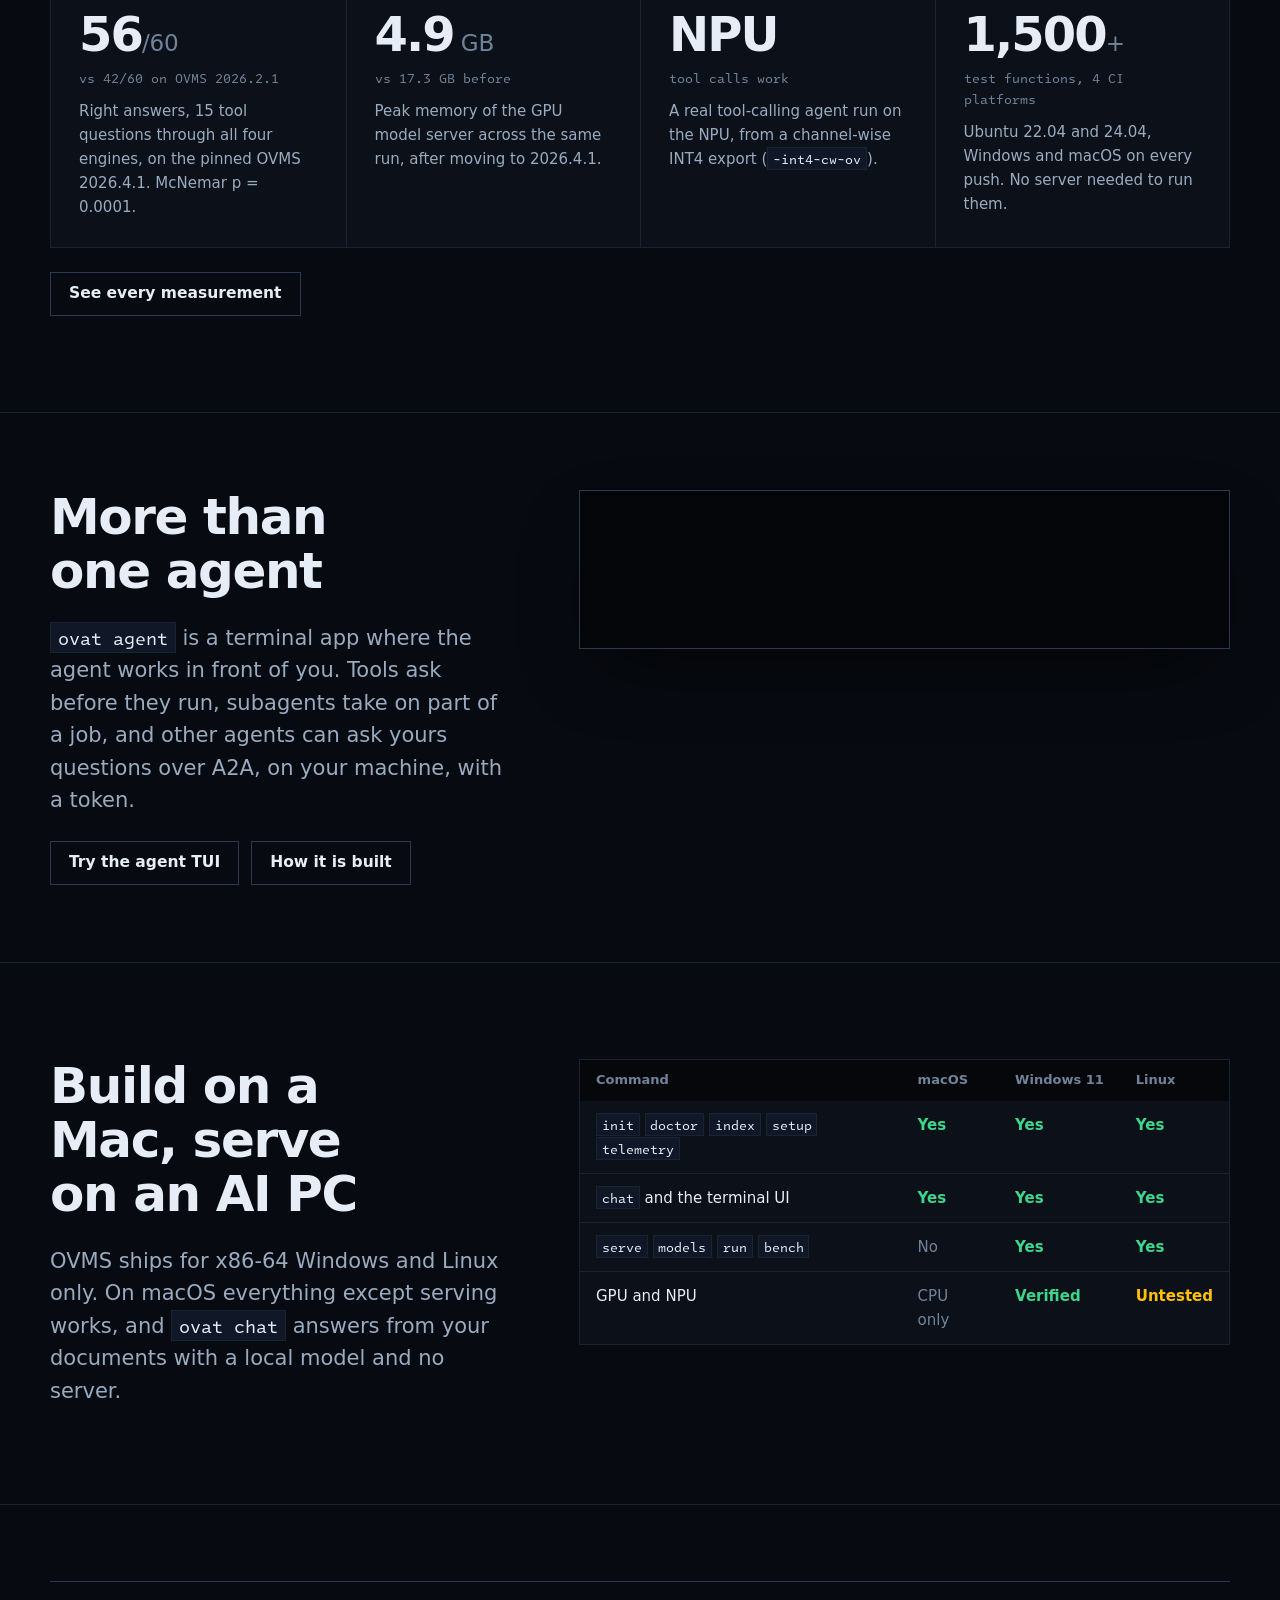
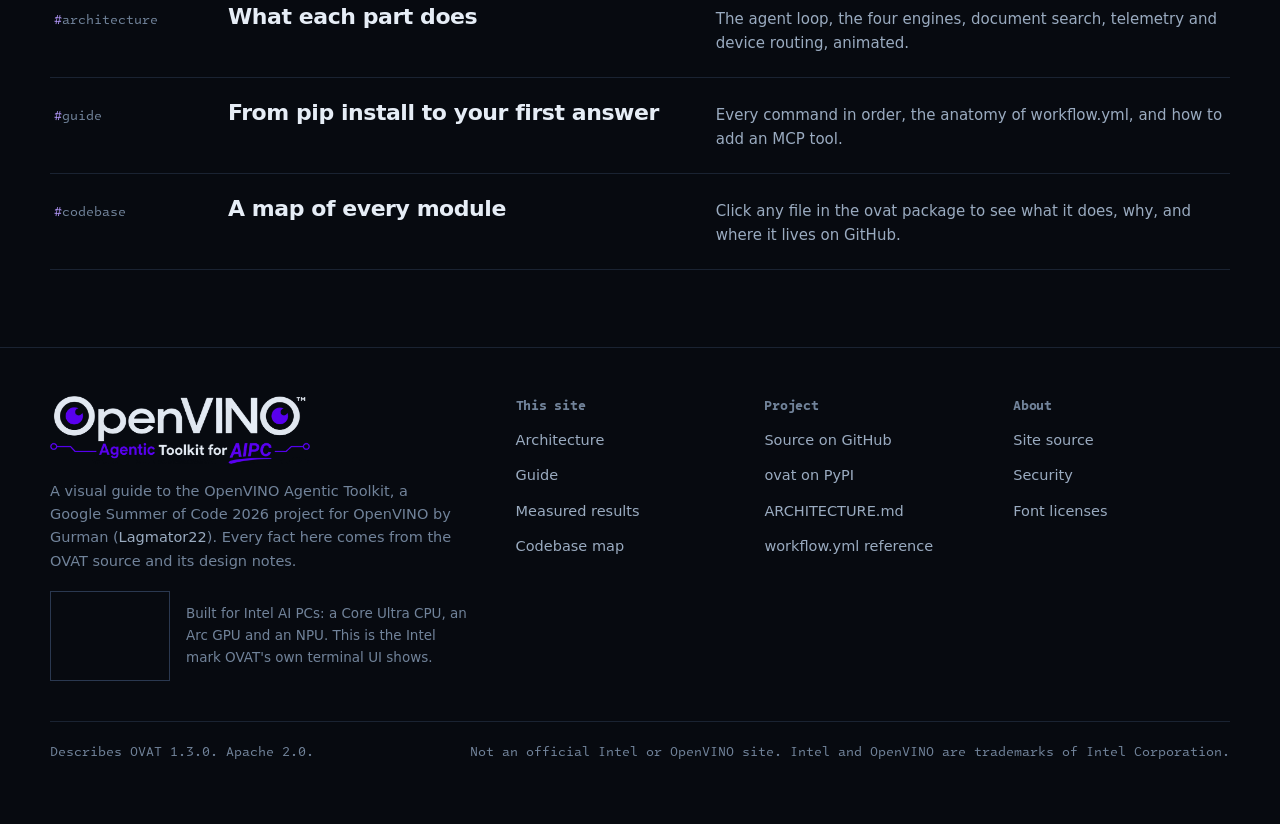
==== commit 0a2f19e4: "docs: the site describes OVAT 1.3.0" ====
--- a/index.html
+++ b/index.html
@@ -478,7 +478,7 @@
       </div>
     </div>
     <div class="foot-base">
-      <span>Describes OVAT 1.2.0. Apache 2.0.</span>
+      <span>Describes OVAT 1.3.0. Apache 2.0.</span>
       <span>Not an official Intel or OpenVINO site. Intel and OpenVINO are trademarks of Intel Corporation.</span>
     </div>
   </div>
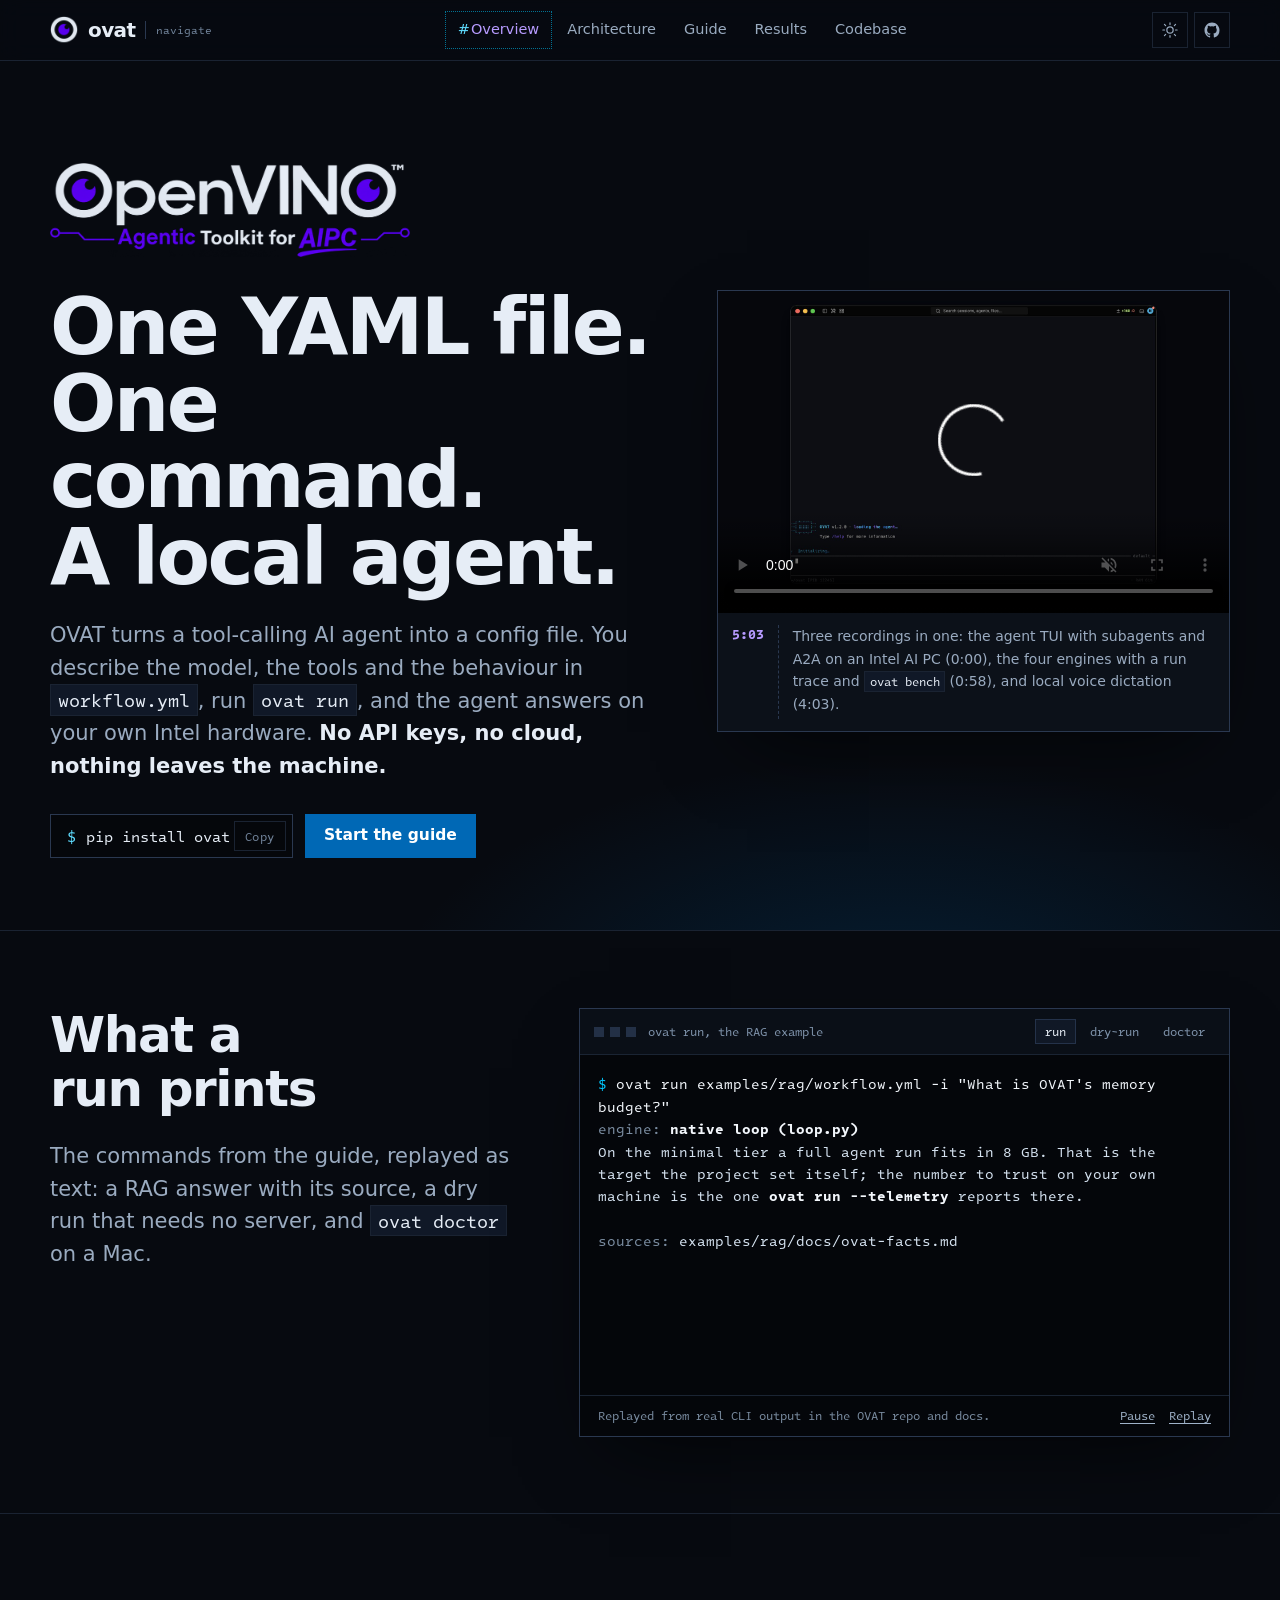
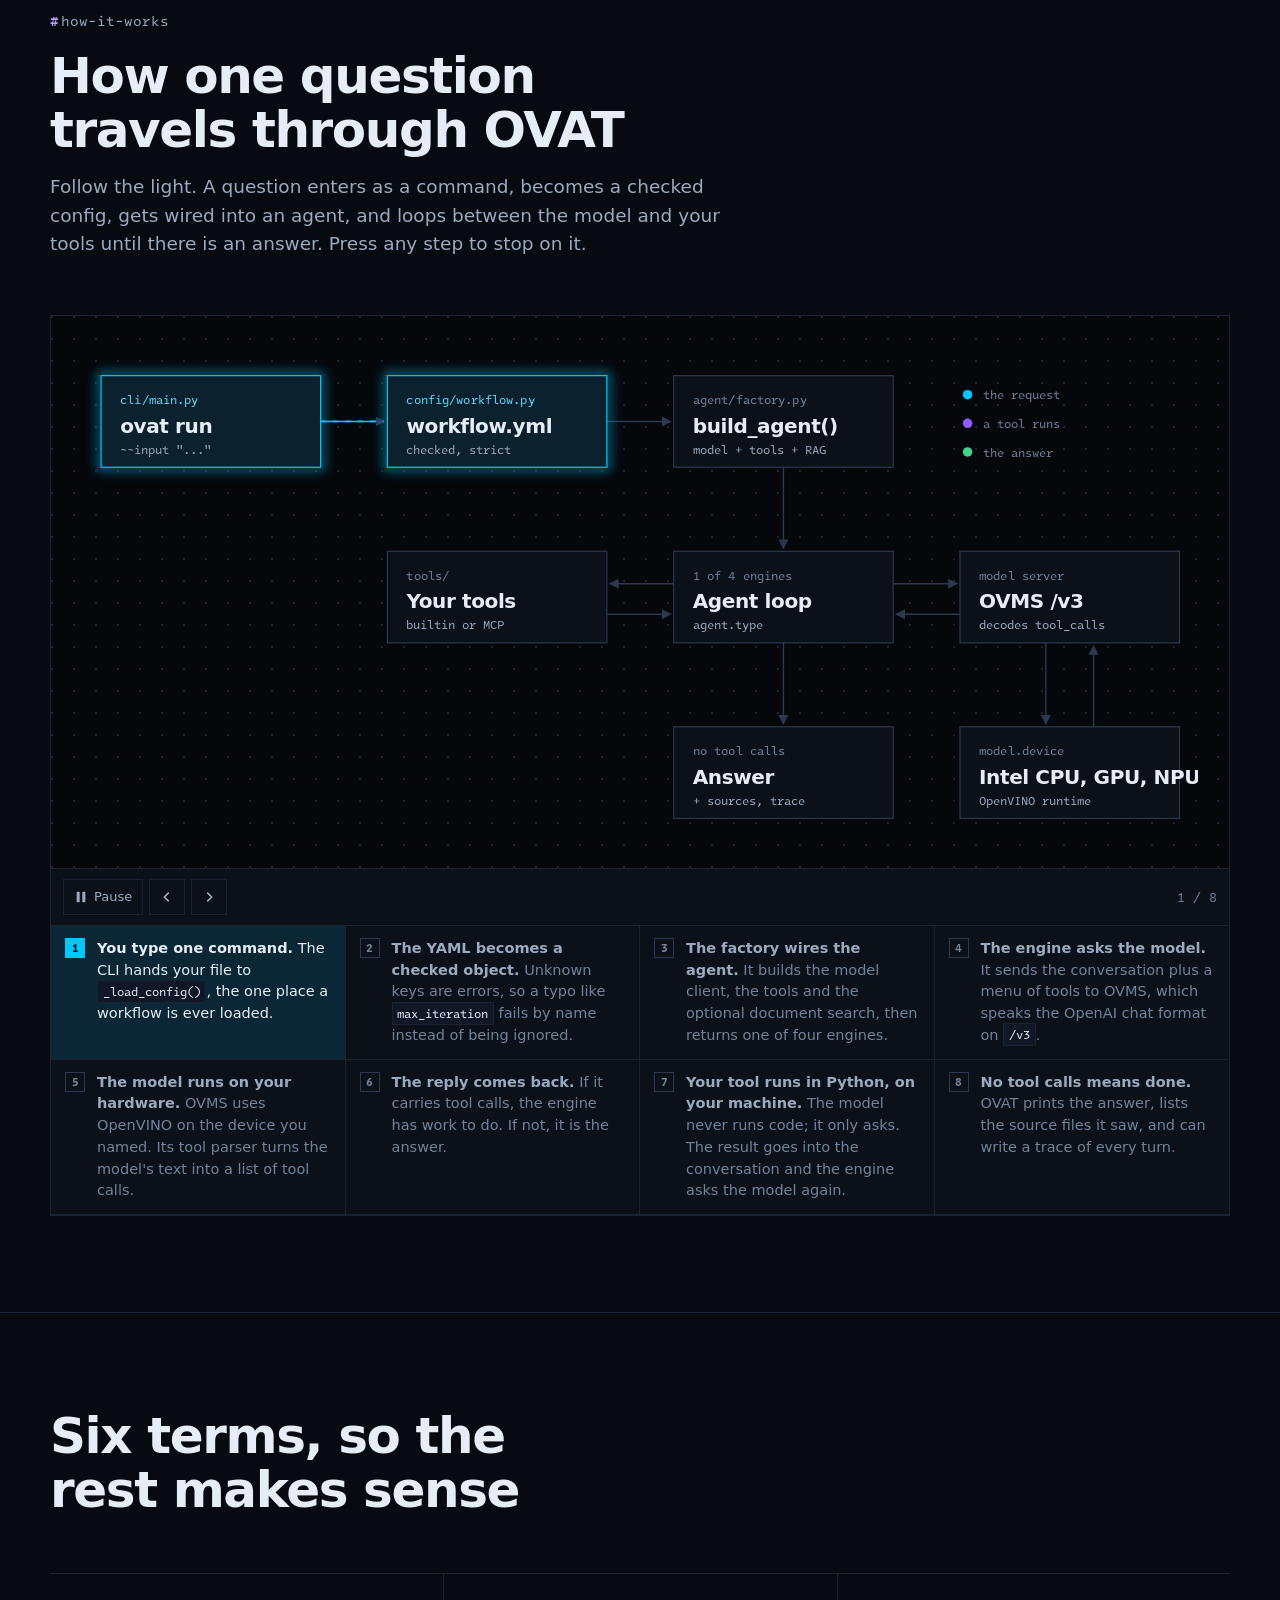
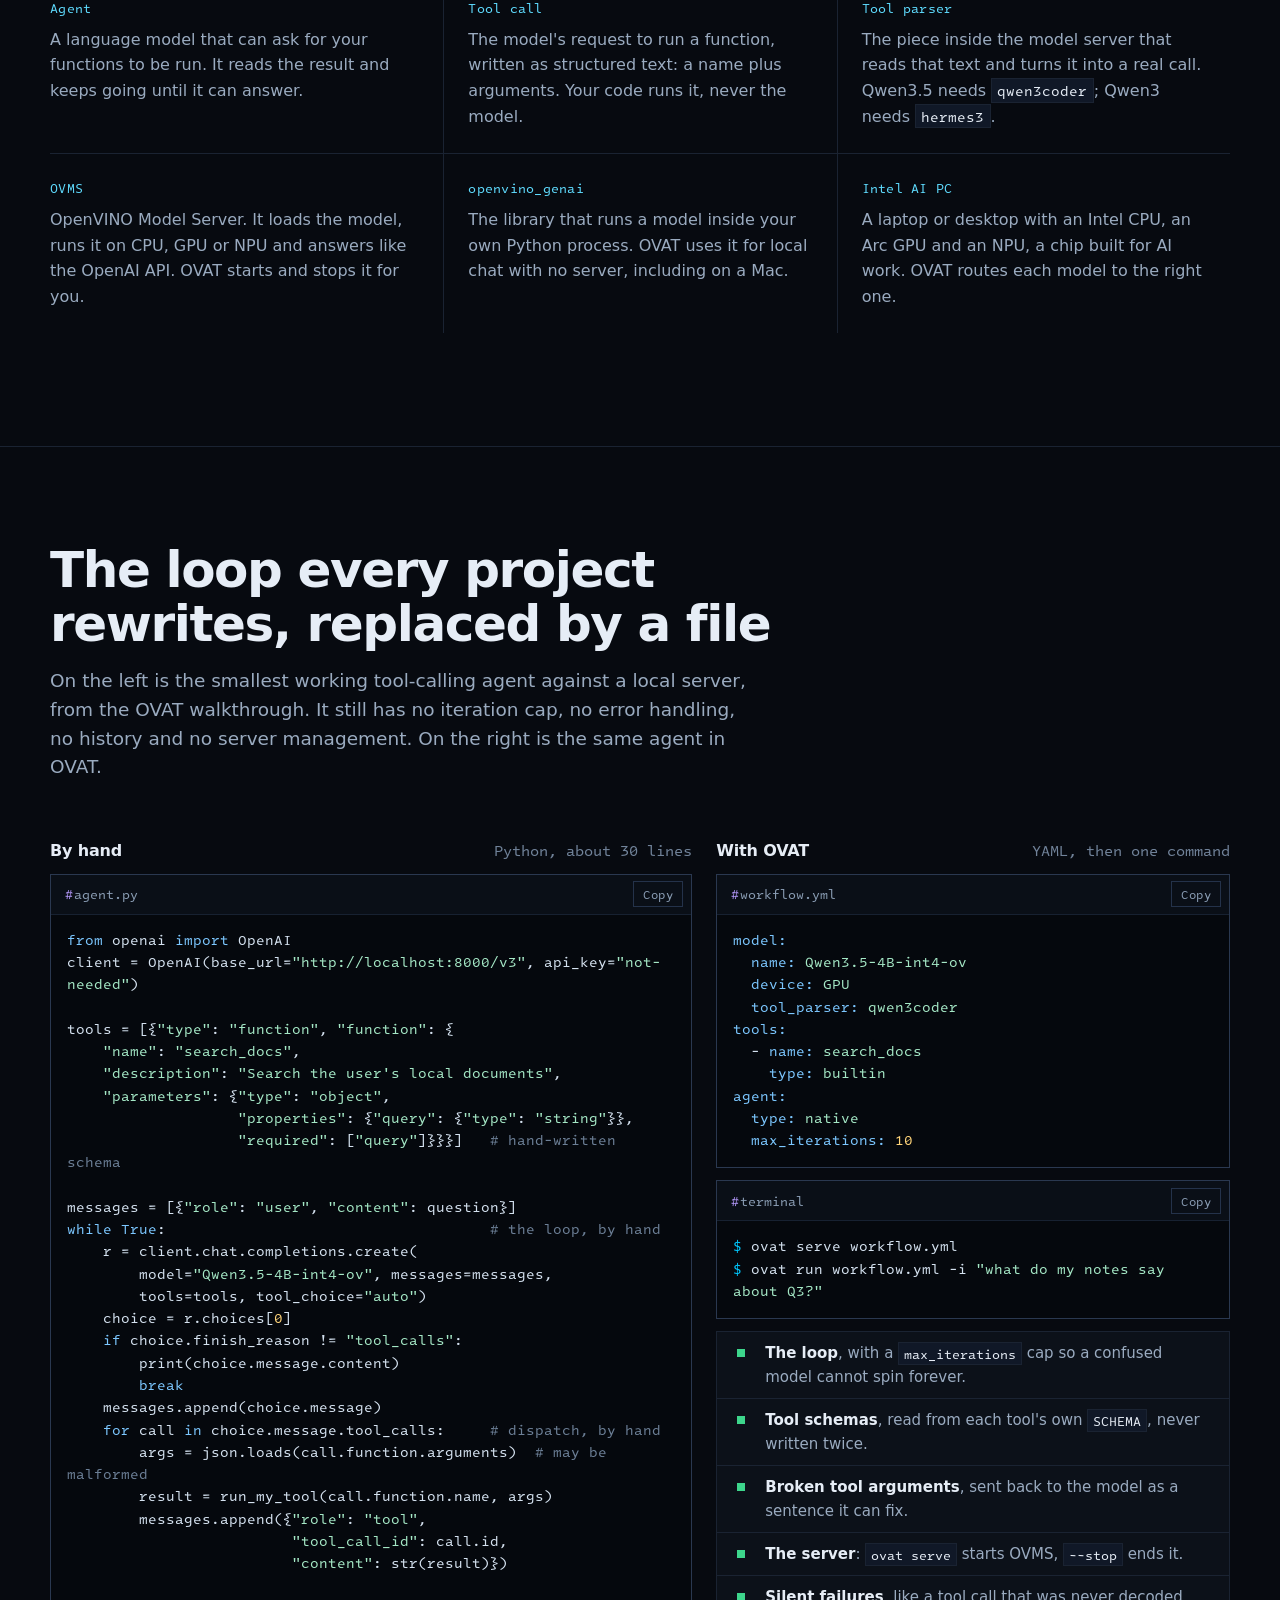
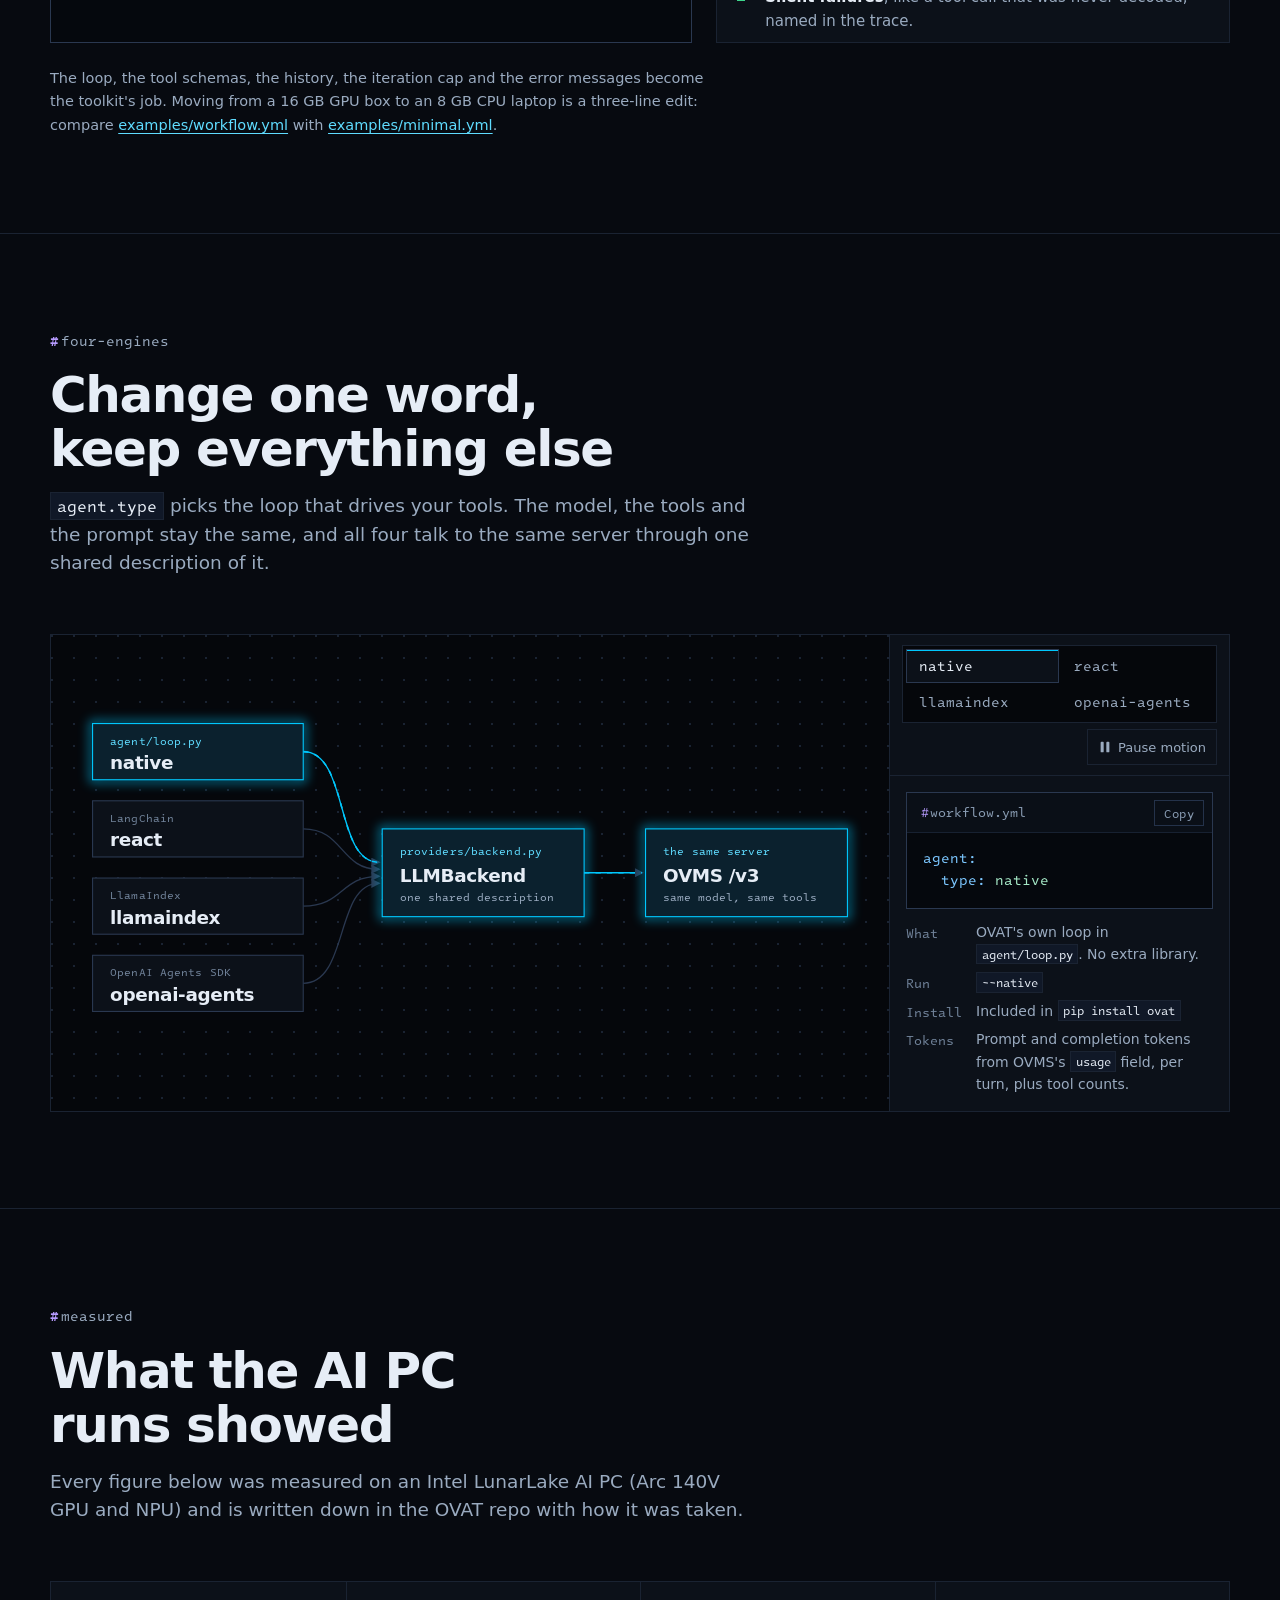
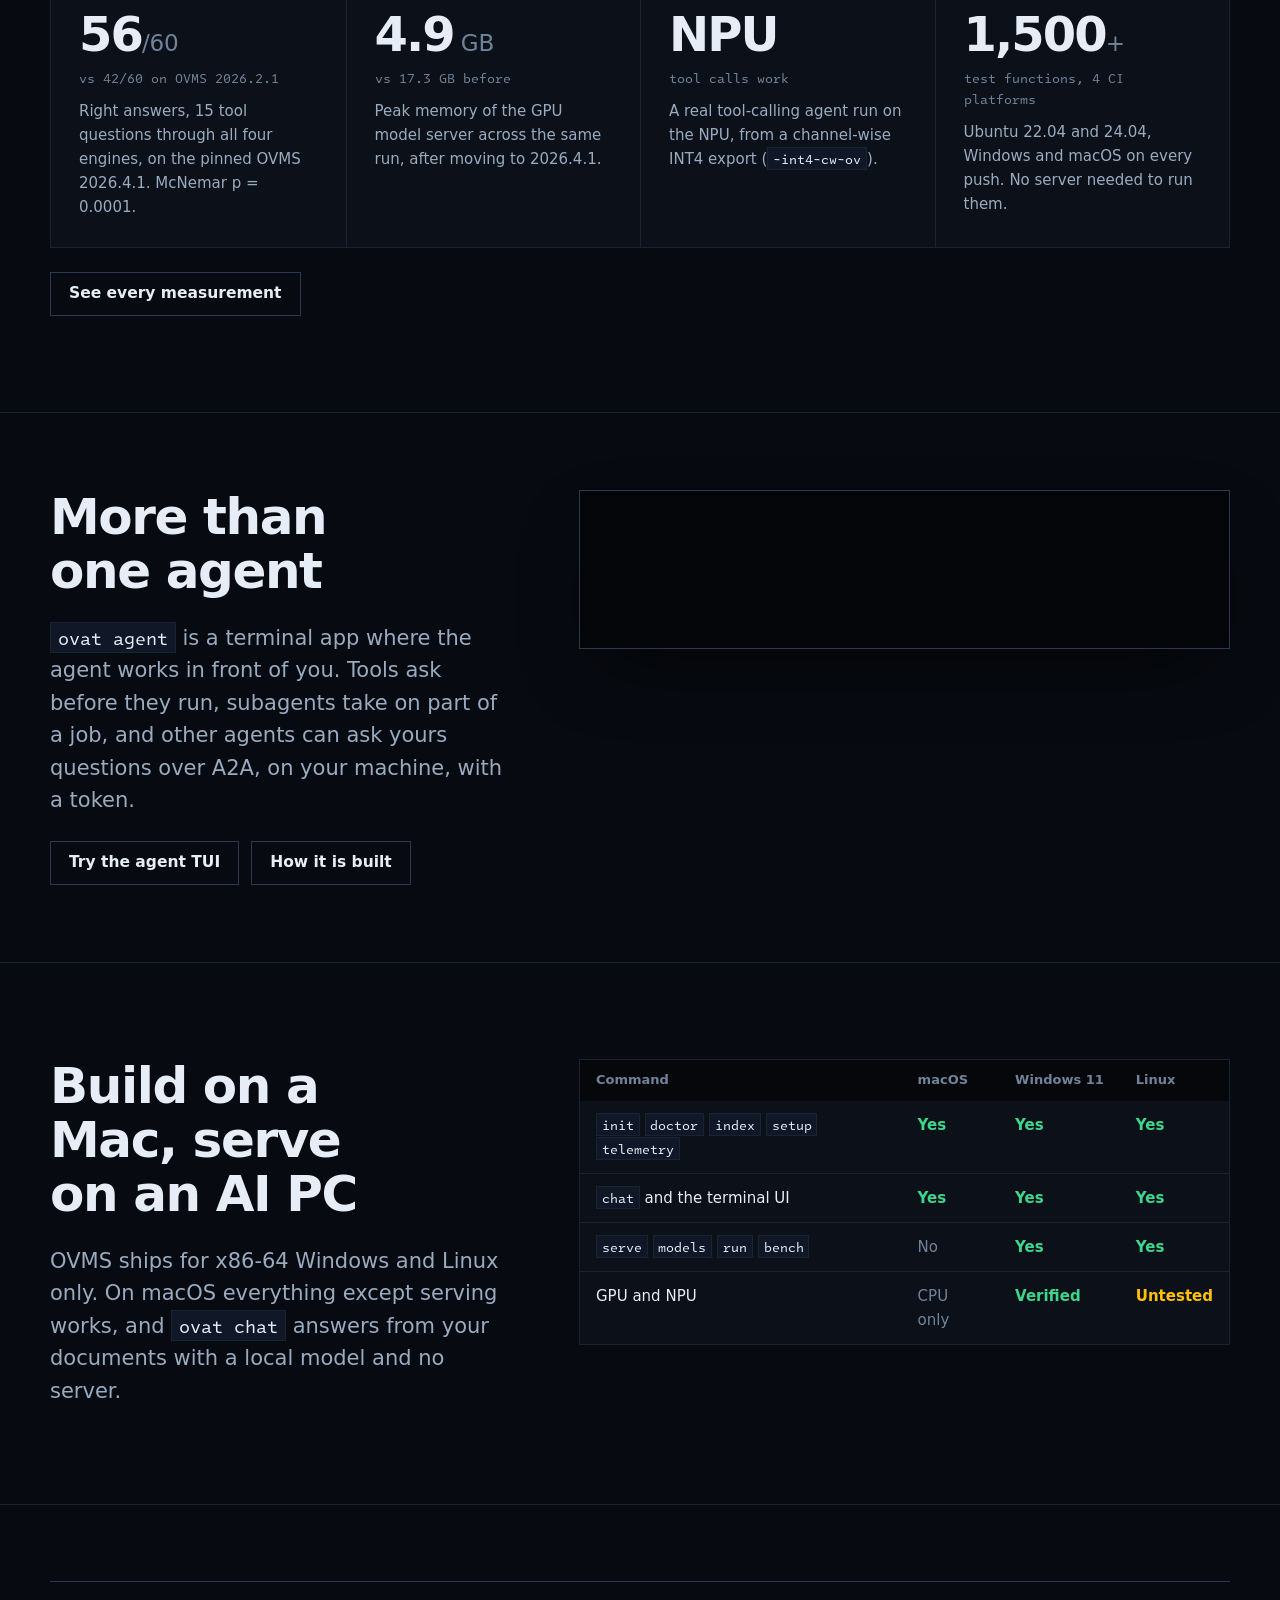
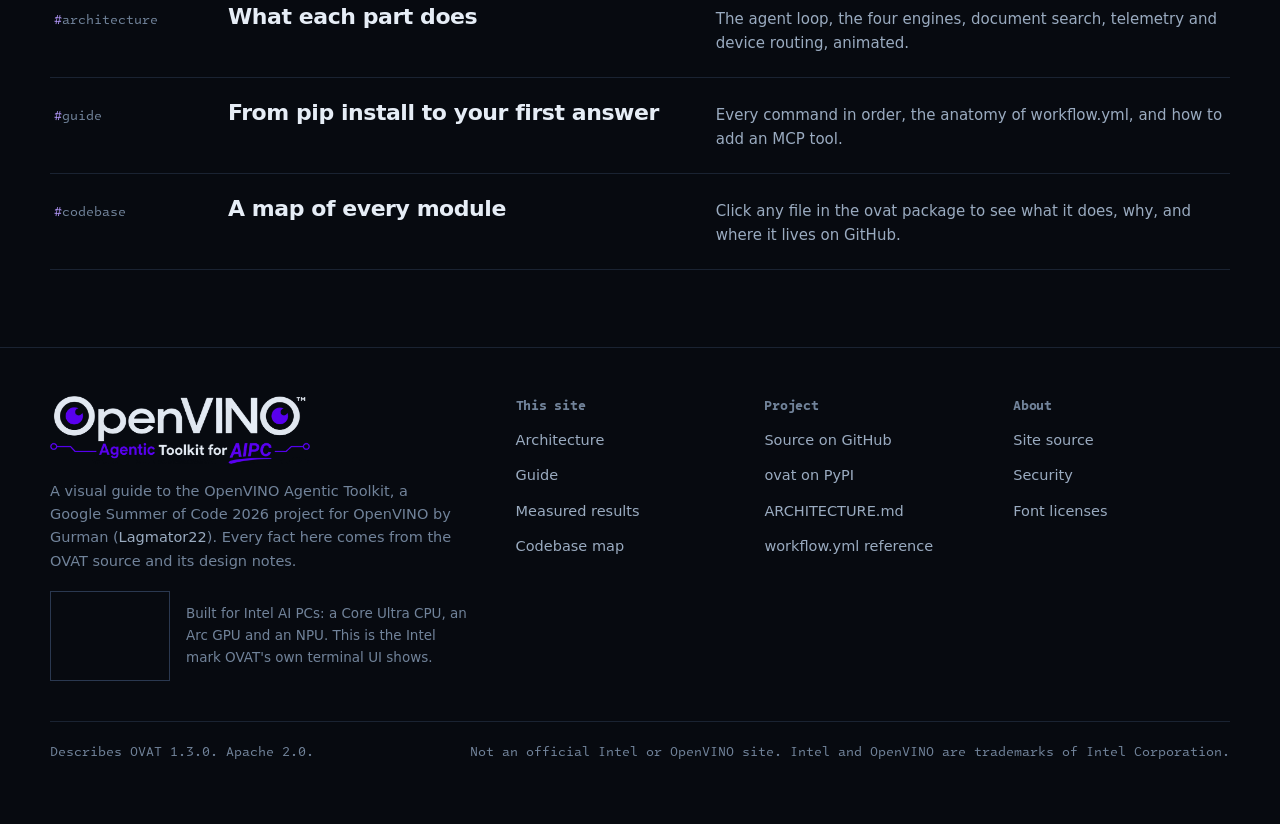
==== commit 0f61571e: "feat: page addresses without .html Links, canonical URLs and the sitemap use /guide instead of /guid" ====
--- a/index.html
+++ b/index.html
@@ -19,7 +19,7 @@
 <link rel="preload" href="assets/fonts/geist-variable.woff2" as="font" type="font/woff2" crossorigin>
 <link rel="preload" href="assets/fonts/bricolage-grotesque-opsz.woff2" as="font" type="font/woff2" crossorigin>
 <link rel="stylesheet" href="assets/css/site.css?v=9125c883">
-<script src="assets/js/theme.js?v=49b2f04b"></script>
+<script src="assets/js/theme.js?v=f600b30e"></script>
 <script src="assets/js/site.js?v=70fa122c" defer></script>
 <script src="assets/js/flow.js?v=3ea808fc" defer></script>
 <script src="assets/js/terminal.js?v=ea6756de" defer></script>
@@ -28,13 +28,13 @@
 <a class="skip" href="#main">Skip to content</a>
 <header class="top">
   <div class="wrap top-inner">
-    <a class="brand" href="index.html" aria-label="OVAT Navigate, home">
+    <a class="brand" href="./" aria-label="OVAT Navigate, home">
       <img class="brand-mark-img logo-dark" src="assets/media/ovat-mark-dark.png" width="28" height="28" alt=""><img class="brand-mark-img logo-light" src="assets/media/ovat-mark-light.png" width="28" height="28" alt="">
       <span class="brand-word">ovat</span>
       <span class="brand-tag">navigate</span>
     </a>
     <nav class="nav" aria-label="Main">
-      <ul><li><a href="index.html" aria-current="page">Overview</a></li><li><a href="architecture.html">Architecture</a></li><li><a href="guide.html">Guide</a></li><li><a href="results.html">Results</a></li><li><a href="codebase.html">Codebase</a></li></ul>
+      <ul><li><a href="./" aria-current="page">Overview</a></li><li><a href="architecture">Architecture</a></li><li><a href="guide">Guide</a></li><li><a href="results">Results</a></li><li><a href="codebase">Codebase</a></li></ul>
     </nav>
     <div class="top-actions">
       <button class="icon-btn" id="theme-toggle" type="button" aria-pressed="false" aria-label="Switch to light theme"><svg class="theme-ico-dark" viewBox="0 0 24 24" fill="none" stroke="currentColor" stroke-width="1.6" stroke-linecap="round" aria-hidden="true"><circle cx="12" cy="12" r="4.2"/><path d="M12 2.5v2.2M12 19.3v2.2M4.6 4.6l1.6 1.6M17.8 17.8l1.6 1.6M2.5 12h2.2M19.3 12h2.2M4.6 19.4l1.6-1.6M17.8 6.2l1.6-1.6"/></svg><svg class="theme-ico-light" viewBox="0 0 24 24" fill="none" stroke="currentColor" stroke-width="1.6" stroke-linecap="round" stroke-linejoin="round" aria-hidden="true"><path d="M20 14.5A8 8 0 0 1 9.5 4a8 8 0 1 0 10.5 10.5z"/></svg></button>
@@ -56,7 +56,7 @@
         <div class="install"><span class="prompt" aria-hidden="true">$</span><span id="pip-cmd">pip install ovat</span>
           <button class="copy-btn" type="button" data-copy="pip install ovat" aria-label="Copy the install command"><span class="copy-label">Copy</span></button>
         </div>
-        <a class="btn btn-primary" href="guide.html">Start the guide</a>
+        <a class="btn btn-primary" href="guide">Start the guide</a>
       </div>
     </div>
 
@@ -386,7 +386,7 @@
       <div class="figure"><span class="big">NPU</span><span class="vs">tool calls work</span><p>A real tool-calling agent run on the NPU, from a channel-wise INT4 export (<code>-int4-cw-ov</code>).</p></div>
       <div class="figure"><span class="big num">1,500<small>+</small></span><span class="vs">test functions, 4 CI platforms</span><p>Ubuntu 22.04 and 24.04, Windows and macOS on every push. No server needed to run them.</p></div>
     </div>
-    <p class="row"><a class="btn btn-ghost" href="results.html">See every measurement</a></p>
+    <p class="row"><a class="btn btn-ghost" href="results">See every measurement</a></p>
   </div>
 </section>
 
@@ -395,7 +395,7 @@
     <div class="stack">
       <h2 class="h2" id="agent-t">More than one agent</h2>
       <p class="lede"><code>ovat agent</code> is a terminal app where the agent works in front of you. Tools ask before they run, subagents take on part of a job, and other agents can ask yours questions over A2A, on your machine, with a token.</p>
-      <p class="row"><a class="btn btn-ghost" href="guide.html#agent">Try the agent TUI</a> <a class="btn btn-ghost" href="architecture.html#agent">How it is built</a></p>
+      <p class="row"><a class="btn btn-ghost" href="guide#agent">Try the agent TUI</a> <a class="btn btn-ghost" href="architecture#agent">How it is built</a></p>
     </div>
     <figure class="shot"><img src="assets/media/screens/hero-agent-agents-table.webp" width="1720" height="418" loading="lazy" decoding="async" alt="The /agents screen: the A2A server is serving, four configured subagents, and a table with the team_docs call finished ok in 12.51 seconds with 1663 tokens."></figure>
   </div>
@@ -426,9 +426,9 @@
   <div class="wrap stack">
     <h2 class="sr-only" id="next-title">Keep reading</h2>
     <div class="next-up">
-      <a class="next-card" href="architecture.html"><span>Architecture</span><strong>What each part does</strong><p>The agent loop, the four engines, document search, telemetry and device routing, animated.</p></a>
-      <a class="next-card" href="guide.html"><span>Guide</span><strong>From pip install to your first answer</strong><p>Every command in order, the anatomy of workflow.yml, and how to add an MCP tool.</p></a>
-      <a class="next-card" href="codebase.html"><span>Codebase</span><strong>A map of every module</strong><p>Click any file in the ovat package to see what it does, why, and where it lives on GitHub.</p></a>
+      <a class="next-card" href="architecture"><span>Architecture</span><strong>What each part does</strong><p>The agent loop, the four engines, document search, telemetry and device routing, animated.</p></a>
+      <a class="next-card" href="guide"><span>Guide</span><strong>From pip install to your first answer</strong><p>Every command in order, the anatomy of workflow.yml, and how to add an MCP tool.</p></a>
+      <a class="next-card" href="codebase"><span>Codebase</span><strong>A map of every module</strong><p>Click any file in the ovat package to see what it does, why, and where it lives on GitHub.</p></a>
     </div>
   </div>
 </section>
@@ -437,7 +437,7 @@
   <div class="wrap">
     <div class="foot-grid">
       <div>
-        <a class="foot-logo" href="index.html" aria-label="OVAT Navigate, home">
+        <a class="foot-logo" href="./" aria-label="OVAT Navigate, home">
           <img class="logo-dark" src="assets/media/ovat-logo-dark.png" width="900" height="235" alt="OpenVINO Agentic Toolkit for AIPC">
           <img class="logo-light" src="assets/media/ovat-logo-light.png" width="900" height="235" alt="OpenVINO Agentic Toolkit for AIPC">
         </a>
@@ -453,10 +453,10 @@
       <div>
         <h2>This site</h2>
         <ul>
-          <li><a href="architecture.html">Architecture</a></li>
-          <li><a href="guide.html">Guide</a></li>
-          <li><a href="results.html">Measured results</a></li>
-          <li><a href="codebase.html">Codebase map</a></li>
+          <li><a href="architecture">Architecture</a></li>
+          <li><a href="guide">Guide</a></li>
+          <li><a href="results">Measured results</a></li>
+          <li><a href="codebase">Codebase map</a></li>
         </ul>
       </div>
       <div>
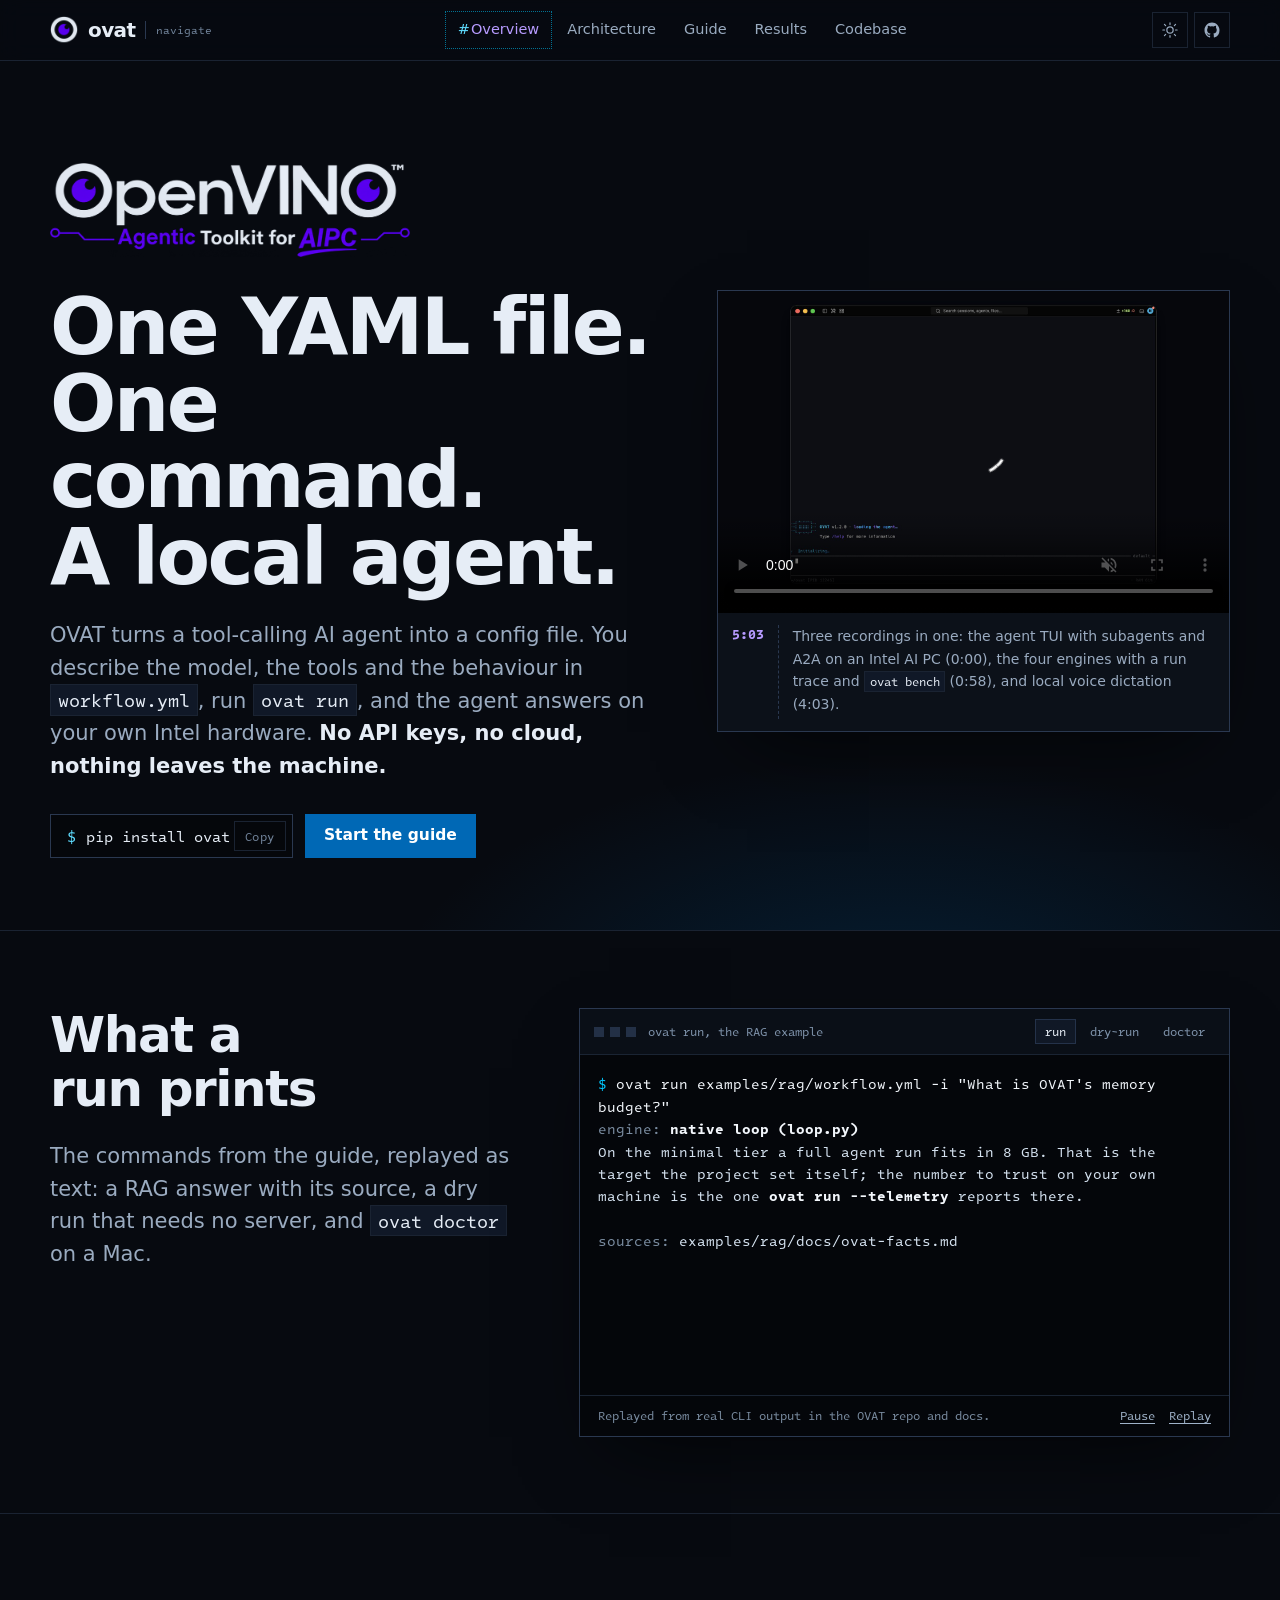
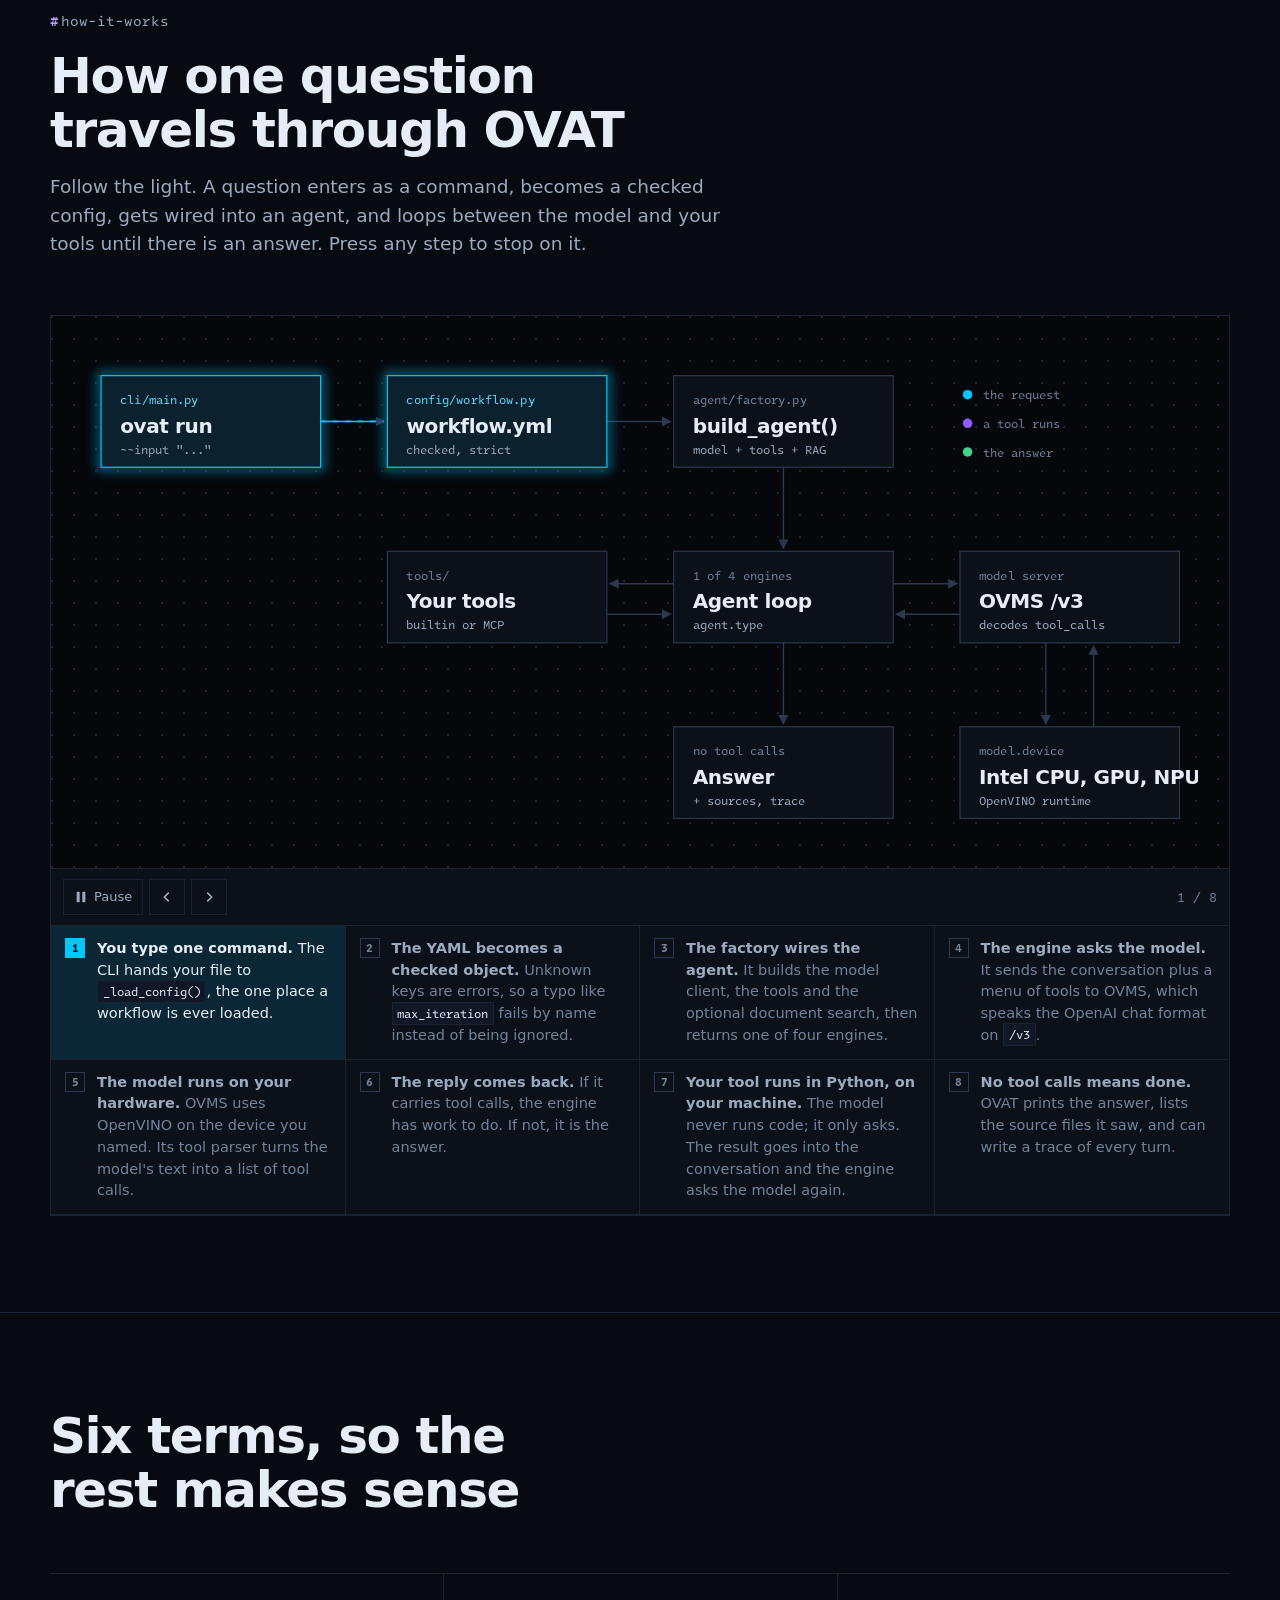
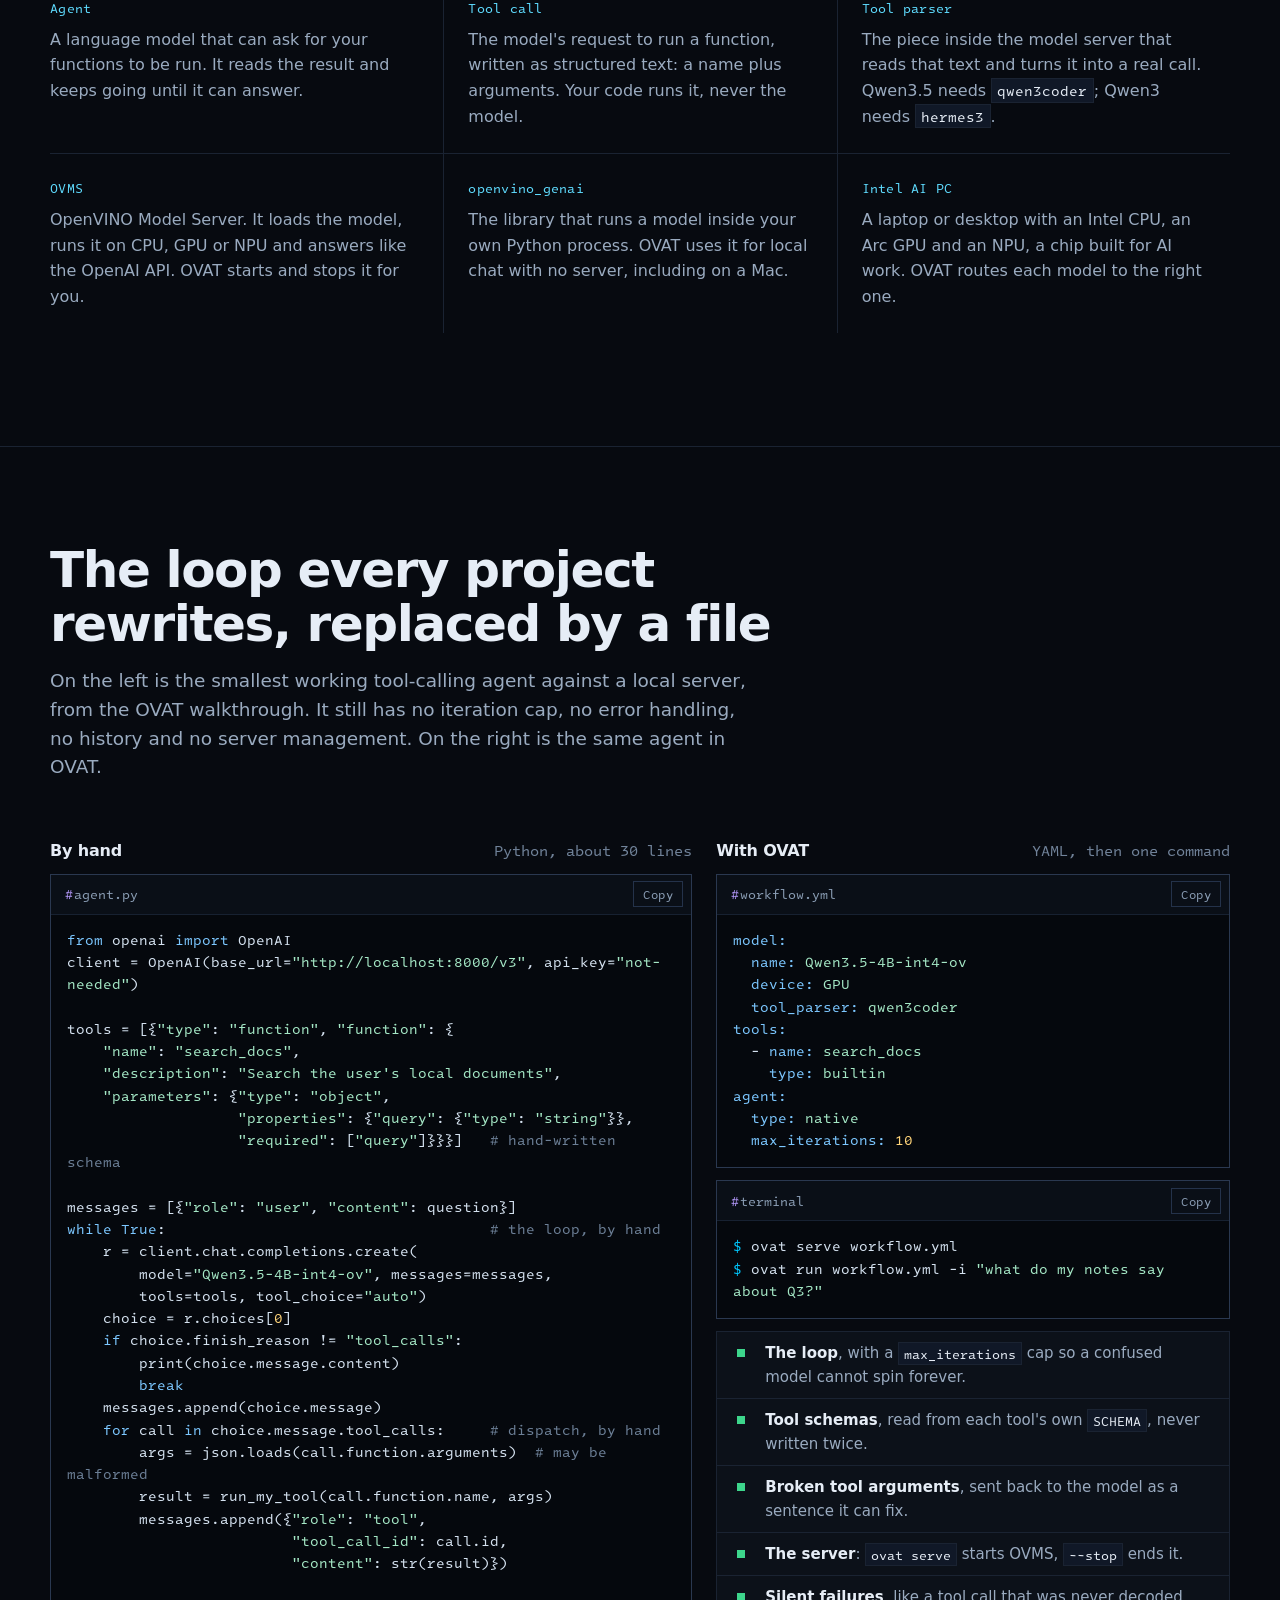
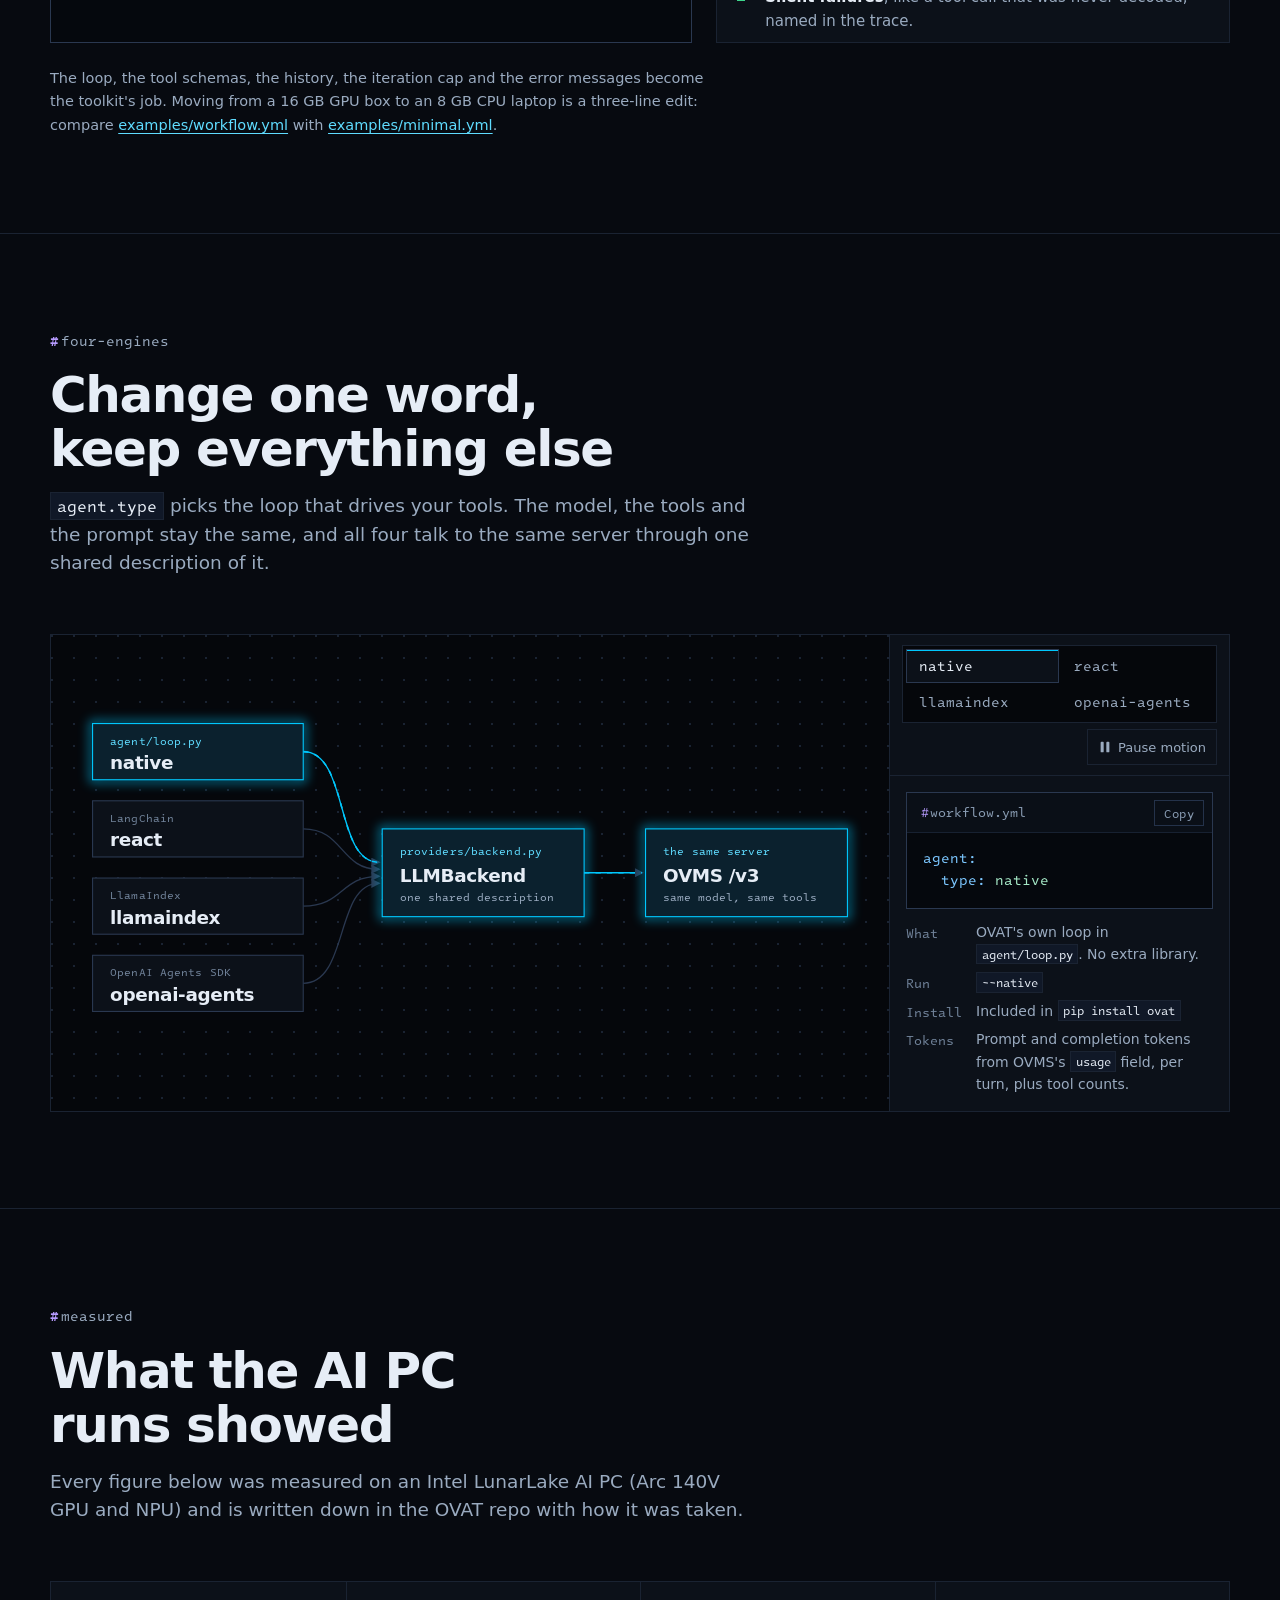
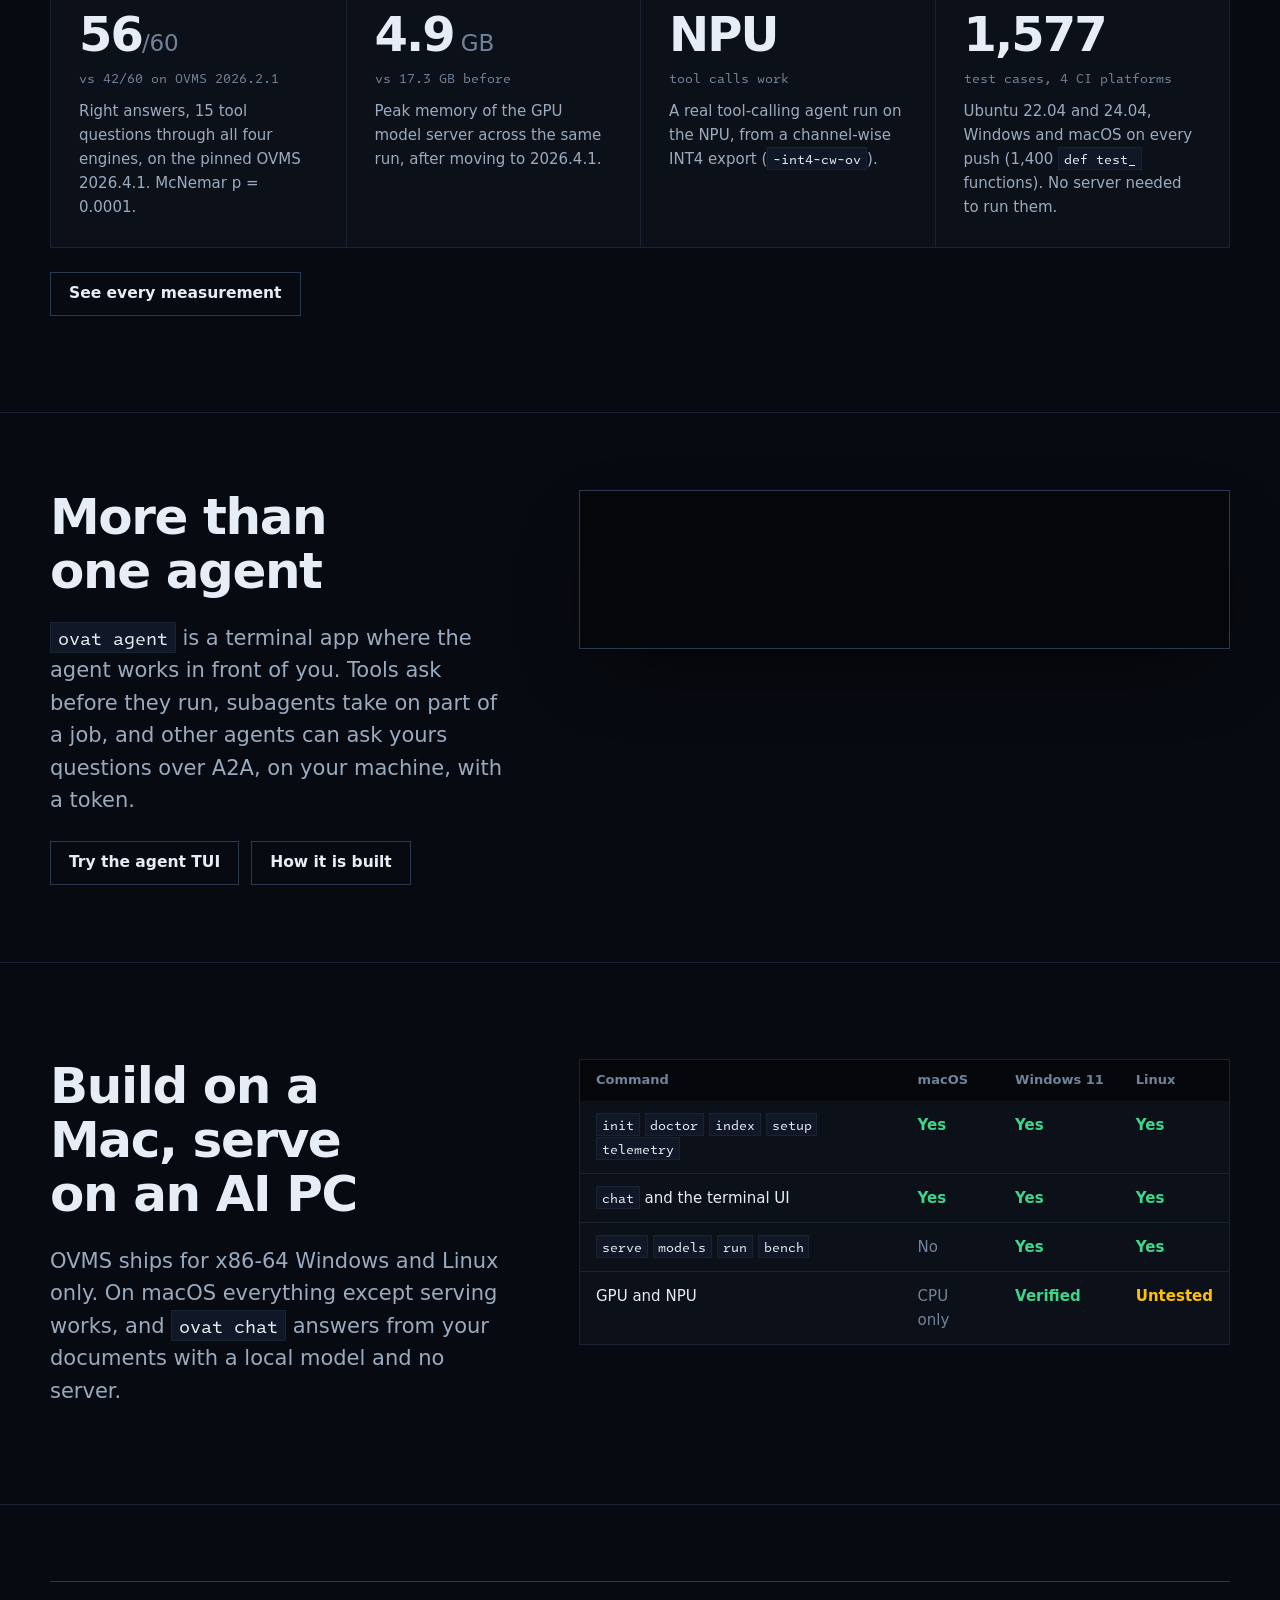
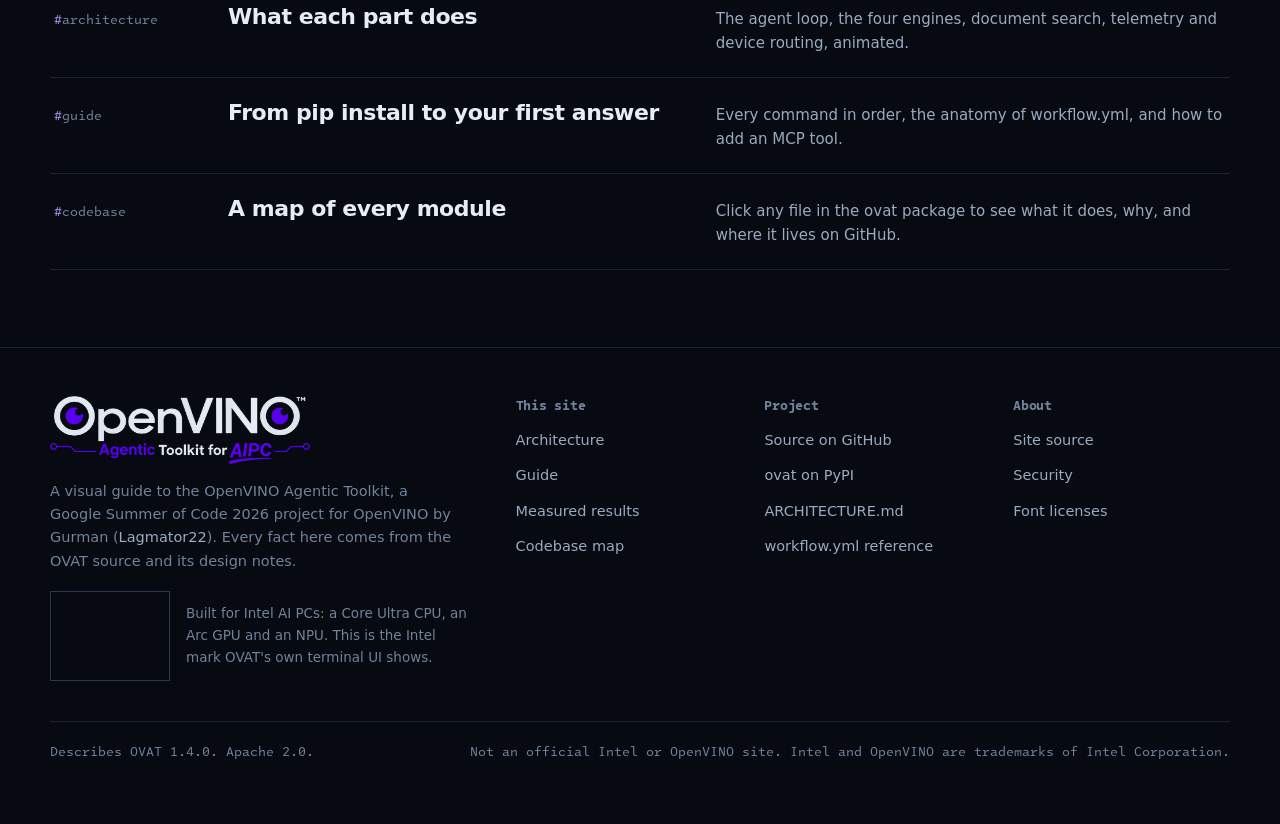
==== commit 97bca4df: "docs: update site for OVAT 1.4.0 with animated diagrams Updates page numbers, codebase module map an" ====
--- a/index.html
+++ b/index.html
@@ -384,7 +384,7 @@
       <div class="figure"><span class="big num">56<small>/60</small></span><span class="vs">vs 42/60 on OVMS 2026.2.1</span><p>Right answers, 15 tool questions through all four engines, on the pinned OVMS 2026.4.1. McNemar p = 0.0001.</p></div>
       <div class="figure"><span class="big num">4.9<small> GB</small></span><span class="vs">vs 17.3 GB before</span><p>Peak memory of the GPU model server across the same run, after moving to 2026.4.1.</p></div>
       <div class="figure"><span class="big">NPU</span><span class="vs">tool calls work</span><p>A real tool-calling agent run on the NPU, from a channel-wise INT4 export (<code>-int4-cw-ov</code>).</p></div>
-      <div class="figure"><span class="big num">1,500<small>+</small></span><span class="vs">test functions, 4 CI platforms</span><p>Ubuntu 22.04 and 24.04, Windows and macOS on every push. No server needed to run them.</p></div>
+      <div class="figure"><span class="big num">1,577</span><span class="vs">test cases, 4 CI platforms</span><p>Ubuntu 22.04 and 24.04, Windows and macOS on every push (1,400 <code>def test_</code> functions). No server needed to run them.</p></div>
     </div>
     <p class="row"><a class="btn btn-ghost" href="results">See every measurement</a></p>
   </div>
@@ -478,7 +478,7 @@
       </div>
     </div>
     <div class="foot-base">
-      <span>Describes OVAT 1.3.0. Apache 2.0.</span>
+      <span>Describes OVAT 1.4.0. Apache 2.0.</span>
       <span>Not an official Intel or OpenVINO site. Intel and OpenVINO are trademarks of Intel Corporation.</span>
     </div>
   </div>
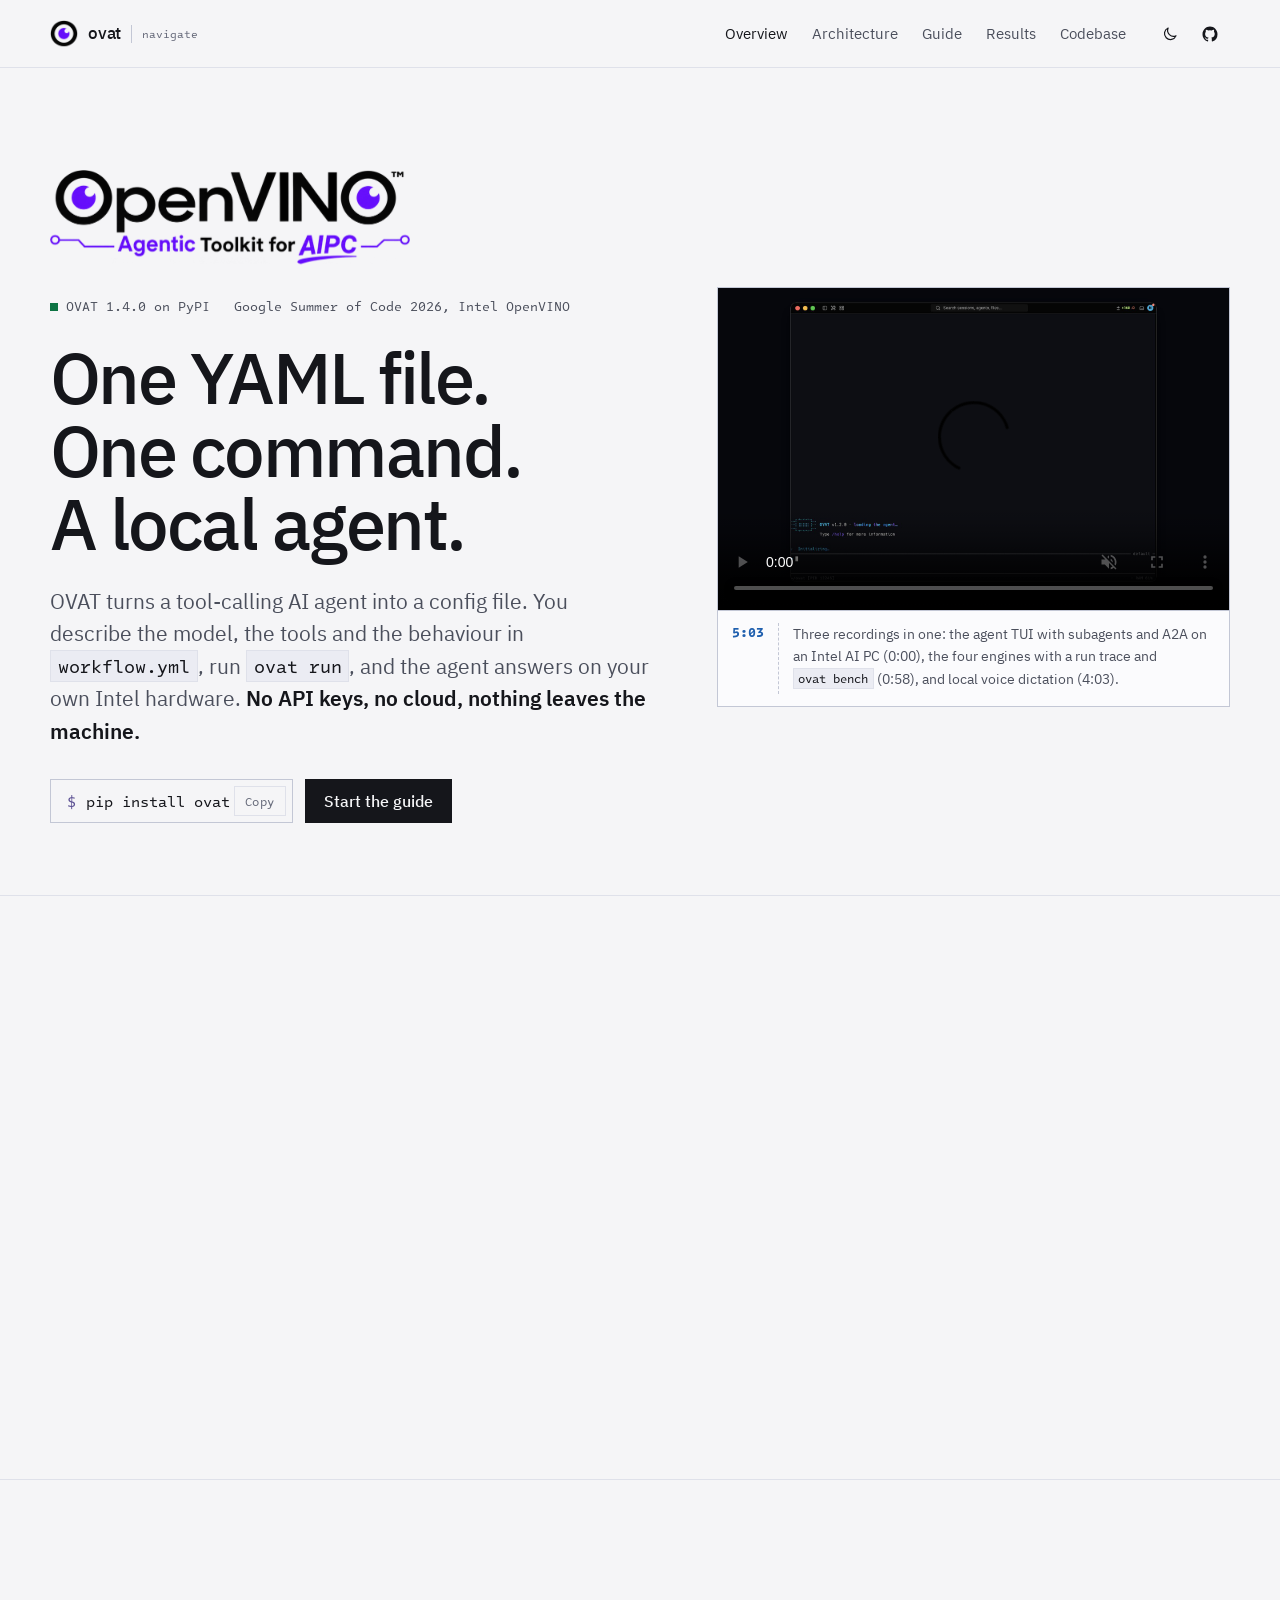
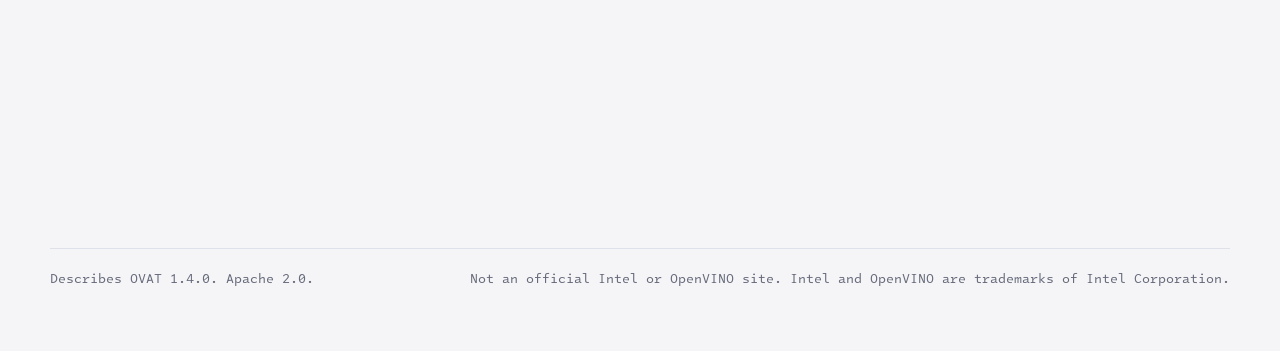
==== commit 6533171d: "feat: redesign in the portfolio's visual language - IBM Plex Sans for words, Intel One Mono kept for" ====
--- a/index.html
+++ b/index.html
@@ -6,7 +6,8 @@
 <meta http-equiv="Content-Security-Policy" content="default-src 'self'; script-src 'self'; style-src 'self'; img-src 'self'; font-src 'self'; connect-src 'none'; media-src 'self'; object-src 'none'; frame-src 'none'; worker-src 'none'; manifest-src 'self'; base-uri 'none'; form-action 'none'; upgrade-insecure-requests">
 <meta name="referrer" content="no-referrer">
 <meta name="color-scheme" content="dark light">
-<meta name="theme-color" content="#070a10">
+<meta name="theme-color" content="#f5f5f7" media="(prefers-color-scheme: light)">
+<meta name="theme-color" content="#111216" media="(prefers-color-scheme: dark)">
 <title>OVAT Navigate</title>
 <meta name="description" content="A visual guide to OVAT, the OpenVINO Agentic Toolkit: one YAML file and one command give you a tool-calling AI agent on your own Intel AI PC.">
 <link rel="canonical" href="https://lagmator22.github.io/ovat-navigate/">
@@ -16,11 +17,12 @@
 <meta property="og:url" content="https://lagmator22.github.io/ovat-navigate/">
 <link rel="icon" href="favicon.png" type="image/png">
 <link rel="apple-touch-icon" href="apple-touch-icon.png">
-<link rel="preload" href="assets/fonts/geist-variable.woff2" as="font" type="font/woff2" crossorigin>
-<link rel="preload" href="assets/fonts/bricolage-grotesque-opsz.woff2" as="font" type="font/woff2" crossorigin>
-<link rel="stylesheet" href="assets/css/site.css?v=9125c883">
-<script src="assets/js/theme.js?v=f600b30e"></script>
-<script src="assets/js/site.js?v=70fa122c" defer></script>
+<link rel="preload" href="assets/fonts/ibm-plex-sans-500.woff2" as="font" type="font/woff2" crossorigin>
+<link rel="preload" href="assets/fonts/ibm-plex-sans-400.woff2" as="font" type="font/woff2" crossorigin>
+<link rel="stylesheet" href="assets/css/site.css?v=c2ed6f00">
+<script src="assets/js/theme.js?v=ecc038ea"></script>
+<script src="assets/js/site.js?v=73cca493" defer></script>
+<script src="assets/js/motion.js?v=047b006c" defer></script>
 <script src="assets/js/flow.js?v=3ea808fc" defer></script>
 <script src="assets/js/terminal.js?v=ea6756de" defer></script>
 </head>
@@ -41,6 +43,8 @@
       <a class="icon-btn" href="https://github.com/Lagmator22/ovat" rel="noopener" aria-label="OVAT on GitHub"><svg viewBox="0 0 24 24" fill="currentColor" aria-hidden="true"><path d="M12 2C6.5 2 2 6.6 2 12.2c0 4.5 2.9 8.3 6.8 9.7.5.1.7-.2.7-.5v-1.7c-2.8.6-3.4-1.4-3.4-1.4-.5-1.2-1.1-1.5-1.1-1.5-.9-.6.1-.6.1-.6 1 .1 1.5 1.1 1.5 1.1.9 1.6 2.4 1.1 2.9.8.1-.7.4-1.1.6-1.4-2.2-.3-4.6-1.1-4.6-5 0-1.1.4-2 1-2.7-.1-.3-.4-1.3.1-2.7 0 0 .8-.3 2.8 1a9.4 9.4 0 0 1 5 0c1.9-1.3 2.8-1 2.8-1 .5 1.4.2 2.4.1 2.7.6.7 1 1.6 1 2.7 0 3.9-2.4 4.7-4.6 5 .4.3.7.9.7 1.9v2.8c0 .3.2.6.7.5A10.2 10.2 0 0 0 22 12.2C22 6.6 17.5 2 12 2z"/></svg></a>
     </div>
   </div>
+  <div class="track" aria-hidden="true"></div>
+  <canvas class="sprite walker" width="16" height="16" data-robot aria-hidden="true"></canvas>
 </header>
 <main id="main">
 <section class="hero">
@@ -50,6 +54,7 @@
         <img class="logo-dark" src="assets/media/ovat-logo-dark.png" width="900" height="235" alt="OpenVINO Agentic Toolkit for AIPC">
         <img class="logo-light" src="assets/media/ovat-logo-light.png" width="900" height="235" alt="OpenVINO Agentic Toolkit for AIPC">
       </div>
+      <p class="hero-meta"><span><i></i>OVAT 1.4.0 on PyPI</span><span>Google Summer of Code 2026, Intel OpenVINO</span></p>
       <h1 class="display">One YAML file.<br>One command.<br><span class="lit">A local agent.</span></h1>
       <p class="lede">OVAT turns a tool-calling AI agent into a config file. You describe the model, the tools and the behaviour in <code>workflow.yml</code>, run <code>ovat run</code>, and the agent answers on your own Intel hardware. <strong>No API keys, no cloud, nothing leaves the machine.</strong></p>
       <div class="hero-actions">
@@ -441,7 +446,7 @@
           <img class="logo-dark" src="assets/media/ovat-logo-dark.png" width="900" height="235" alt="OpenVINO Agentic Toolkit for AIPC">
           <img class="logo-light" src="assets/media/ovat-logo-light.png" width="900" height="235" alt="OpenVINO Agentic Toolkit for AIPC">
         </a>
-        <p class="foot-about">A visual guide to the OpenVINO Agentic Toolkit, a Google Summer of Code 2026 project for OpenVINO by Gurman (<a href="https://github.com/Lagmator22" rel="noopener">Lagmator22</a>). Every fact here comes from the OVAT source and its design notes.</p>
+        <p class="foot-about">A visual guide to the OpenVINO Agentic Toolkit, a Google Summer of Code 2026 project for OpenVINO by <a href="https://gurman.is-a.dev/" rel="noopener">Gurman Singh</a> (<a href="https://github.com/Lagmator22" rel="noopener">Lagmator22</a>). Every fact here comes from the OVAT source and its design notes.</p>
         <div class="made-for">
           <picture>
             <source srcset="assets/media/intel-static.png" media="(prefers-reduced-motion: reduce)">
--- a/assets/css/site.css
+++ b/assets/css/site.css
@@ -2,40 +2,28 @@
 
    Design system
    -------------
-   Layout concept: a signal schematic. A dark, blue-biased sheet with hairline
-   rules; diagrams are drawn as wiring; the only bright colour is the "live
-   signal" (cyan) travelling along it. Intel energy blue is structure, not
-   decoration.
-
-   Colour comes from OVAT's own PALETTE (ovat/cli/ui.py): blue #0068B5,
-   cyan #00C7FD, purple #8F5CFF, ok #3DD68C, warn #FFC107, fail #FF5C5C,
-   dim #7A8CA0. Purple is reserved for "a tool is running".
-
-   Type: Bricolage Grotesque (display, optical sizes), Geist (body),
-   Intel One Mono (code, labels, data). All self-hosted, OFL 1.1.
+   The same language as gurman.is-a.dev: a quiet sheet of paper or ink,
+   hairline rules, square corners, one typeface for words and one for code.
+   Colour is spent only where something is happening: the signal travelling
+   through a diagram, a tool running, an answer coming back.
+
+   Colour: neutrals with a faint violet bias, and a violet signal. Both come
+   from the drawn diagrams in assets/media/diagrams, so page and figures match.
+   Blue is reserved for "a tool is running", green for "done".
+
+   Type: IBM Plex Sans (words) and Intel One Mono (code, labels, data).
+   Both self-hosted, OFL 1.1.
 
    Spacing scale: 4 8 12 16 24 32 48 64 96 128 (px)
-   Radius: 6 (chips, buttons) and 12 (panels). Borders are 1px hairlines.
-   Motion: one travelling signal per diagram, 160 to 260ms UI transitions,
-   standard ease cubic-bezier(.2,.7,.2,1). Everything has a still state.
+   Radius: none. Borders are 1px hairlines. No drop shadows.
+   Motion: titles rise word by word, sections fade up once as they scroll in,
+   one travelling signal per diagram, a robot walks the reading-progress line.
+   Everything has a still state, and reduced motion turns travel off.
 */
 
-@font-face {
-  font-family: "Bricolage Grotesque";
-  src: url("../fonts/bricolage-grotesque-opsz.woff2") format("woff2-variations"),
-       url("../fonts/bricolage-grotesque-opsz.woff2") format("woff2");
-  font-weight: 200 800;
-  font-style: normal;
-  font-display: swap;
-}
-@font-face {
-  font-family: "Geist";
-  src: url("../fonts/geist-variable.woff2") format("woff2-variations"),
-       url("../fonts/geist-variable.woff2") format("woff2");
-  font-weight: 100 900;
-  font-style: normal;
-  font-display: swap;
-}
+@font-face { font-family: "IBM Plex Sans"; src: url("../fonts/ibm-plex-sans-400.woff2") format("woff2"); font-weight: 400; font-style: normal; font-display: swap; }
+@font-face { font-family: "IBM Plex Sans"; src: url("../fonts/ibm-plex-sans-500.woff2") format("woff2"); font-weight: 500; font-style: normal; font-display: swap; }
+@font-face { font-family: "IBM Plex Sans"; src: url("../fonts/ibm-plex-sans-600.woff2") format("woff2"); font-weight: 600; font-style: normal; font-display: swap; }
 @font-face {
   font-family: "Intel One Mono";
   src: url("../fonts/intel-one-mono-400.woff2") format("woff2");
@@ -51,38 +39,40 @@
   font-display: swap;
 }
 
-/* Dark first. Light is an opt-in theme (the toggle in the header). */
+/* Dark is what a browser without JavaScript gets. theme.js picks light or
+   dark from the system setting, and a stored choice wins over both. */
 :root {
-  --bg: #070a10;
-  --bg-raised: #0c1119;
-  --bg-sunk: #05070b;
-  --bg-tint: #101827;
-  --line: #1a2332;
-  --line-strong: #2a3850;
-  --fg: #e6edf6;
-  --fg-muted: #9aabc0;
-  --fg-faint: #71839a;
-  --intel: #0068b5;
+  --bg: #111216;
+  --bg-raised: #17181e;
+  --bg-sunk: #0c0d10;
+  --bg-tint: #1d1e27;
+  --line: #24262f;
+  --line-strong: #363947;
+  --fg: #e9e9ed;
+  --fg-muted: #b2b6ca;
+  --fg-faint: #8d91a5;
+  --intel: #5d5294;
   --intel-ink: #ffffff;
-  --signal: #00c7fd;
-  --signal-ink: #5fdcff;
-  --signal-soft: rgba(0, 199, 253, 0.12);
-  --tool: #8f5cff;
-  --tool-ink: #b79bff;
-  --tool-soft: rgba(143, 92, 255, 0.14);
+  --signal: #9184d9;
+  --signal-ink: #b5abfc;
+  --signal-soft: rgba(145, 132, 217, 0.14);
+  --tool: #5b9cf5;
+  --tool-ink: #8fc0ff;
+  --tool-soft: rgba(91, 156, 245, 0.14);
   --ok: #3dd68c;
   --ok-soft: rgba(61, 214, 140, 0.13);
   --warn: #ffc107;
   --warn-soft: rgba(255, 193, 7, 0.12);
   --fail: #ff5c5c;
   --fail-soft: rgba(255, 92, 92, 0.12);
-  --grid: rgba(120, 160, 210, 0.055);
-  --code-bg: #05080d;
-  --term-bg: #04060a;
-  --shadow: 0 30px 80px -30px rgba(0, 0, 0, 0.75);
-
-  --f-display: "Bricolage Grotesque", "Avenir Next", "Segoe UI", system-ui, sans-serif;
-  --f-body: "Geist", "Segoe UI", system-ui, -apple-system, sans-serif;
+  --grid: transparent;
+  --code-bg: #0b0c10;
+  --term-bg: #0b0c10;
+  --mint: #7cf5c4;
+  --shadow: none;
+
+  --f-display: "IBM Plex Sans", "Segoe UI", system-ui, -apple-system, sans-serif;
+  --f-body: "IBM Plex Sans", "Segoe UI", system-ui, -apple-system, sans-serif;
   --f-mono: "Intel One Mono", ui-monospace, "SF Mono", Menlo, Consolas, monospace;
 
   --s1: 4px; --s2: 8px; --s3: 12px; --s4: 16px; --s5: 24px; --s6: 32px;
@@ -91,39 +81,39 @@
   --r-md: 0;
   --gutter: clamp(16px, 4vw, 40px);
   --maxw: 1180px;
-  --ease: cubic-bezier(0.2, 0.7, 0.2, 1);
+  --ease: cubic-bezier(0.22, 1, 0.36, 1);
 
   color-scheme: dark;
 }
 
 :root[data-theme="light"] {
-  --bg: #f4f6f9;
-  --bg-raised: #ffffff;
-  --bg-sunk: #e9eef4;
-  --bg-tint: #e6eef8;
-  --line: #d9e1eb;
-  --line-strong: #b9c6d6;
-  --fg: #0a1420;
-  --fg-muted: #3f5167;
-  --fg-faint: #56677d;
-  --intel: #0068b5;
+  --bg: #f5f5f7;
+  --bg-raised: #fbfbfd;
+  --bg-sunk: #eeeff3;
+  --bg-tint: #ebecf3;
+  --line: #dfe1ea;
+  --line-strong: #c3c7d5;
+  --fg: #15161b;
+  --fg-muted: #4b4f5c;
+  --fg-faint: #666a7a;
+  --intel: #5d5294;
   --intel-ink: #ffffff;
-  --signal: #0090c8;
-  --signal-ink: #00609a;
-  --signal-soft: rgba(0, 104, 181, 0.09);
-  --tool: #6b3fd9;
-  --tool-ink: #5a2fc4;
-  --tool-soft: rgba(107, 63, 217, 0.1);
+  --signal: #796cbf;
+  --signal-ink: #5d5294;
+  --signal-soft: rgba(121, 108, 191, 0.12);
+  --tool: #2f7fd6;
+  --tool-ink: #1f5fae;
+  --tool-soft: rgba(47, 127, 214, 0.1);
   --ok: #0d7343;
   --ok-soft: rgba(19, 138, 80, 0.11);
   --warn: #855600;
   --warn-soft: rgba(184, 120, 0, 0.12);
   --fail: #c4302d;
   --fail-soft: rgba(196, 48, 45, 0.1);
-  --grid: rgba(0, 70, 140, 0.05);
-  --code-bg: #0b111a;
-  --term-bg: #0b111a;
-  --shadow: 0 30px 70px -36px rgba(10, 30, 60, 0.45);
+  --grid: transparent;
+  --code-bg: #14151b;
+  --term-bg: #14151b;
+  --shadow: none;
   color-scheme: light;
 }
 
@@ -137,7 +127,6 @@
   font-family: var(--f-body);
   font-size: 17px;
   line-height: 1.6;
-  font-feature-settings: "ss01", "cv11";
   -webkit-font-smoothing: antialiased;
   text-rendering: optimizeLegibility;
   overflow-x: hidden;
@@ -146,7 +135,7 @@
 img { height: auto; }
 a { color: var(--signal-ink); text-decoration-thickness: 1px; text-underline-offset: 3px; }
 a:hover { text-decoration-thickness: 2px; }
-::selection { background: var(--intel); color: #fff; }
+::selection { background: var(--fg); color: var(--bg); }
 :focus-visible { outline: 2px solid var(--signal); outline-offset: 3px; border-radius: 0; }
 [hidden] { display: none !important; }
 p, ul, ol { margin: 0; }
@@ -973,28 +962,6 @@
 .compare-col:first-child .code pre { flex: 1; }
 .compare-col .handles { flex: 1; margin-top: var(--s3); align-content: start; }
 
-/* Top menu: a dotted sky-blue frame that glows, with purple text. */
-.nav a {
-  position: relative; border: 1px dotted transparent; padding: 6px 12px;
-  transition: color 180ms var(--ease), background 180ms var(--ease), box-shadow 220ms var(--ease), border-color 180ms, text-shadow 220ms;
-}
-.nav a:hover, .nav a:focus-visible {
-  color: #c9b3ff; background: rgba(0, 199, 253, 0.07); border-color: rgba(0, 199, 253, 0.85);
-  box-shadow: 0 0 0 1px rgba(0, 199, 253, 0.12), 0 0 14px rgba(0, 199, 253, 0.35), inset 0 0 12px rgba(0, 199, 253, 0.12);
-  text-shadow: 0 0 10px rgba(143, 92, 255, 0.85), 0 0 2px rgba(143, 92, 255, 0.6);
-  outline: none;
-}
-.nav a[aria-current="page"] {
-  color: var(--tool-ink); background: transparent; border-color: rgba(0, 199, 253, 0.55); box-shadow: none;
-}
-.nav a[aria-current="page"]::before { content: "#"; color: var(--signal-ink); margin-right: 1px; }
-:root[data-theme="light"] .nav a:hover, :root[data-theme="light"] .nav a:focus-visible {
-  color: #5a2fc4; background: rgba(0, 144, 200, 0.07); border-color: #0090c8;
-  box-shadow: 0 0 12px rgba(0, 144, 200, 0.35), inset 0 0 10px rgba(0, 144, 200, 0.1);
-  text-shadow: 0 0 8px rgba(107, 63, 217, 0.35);
-}
-:root[data-theme="light"] .nav a[aria-current="page"] { border-color: #0090c8; }
-
 /* Brand: the real OVAT mark. */
 .brand-mark-img { width: 28px; height: 28px; display: block; }
 .logo-dark, .logo-light { display: block; }
@@ -1153,10 +1120,6 @@
 .anno-notes .key, .anno-notes .txt { transition: color 450ms var(--ease-soft); }
 .toc a { transition: color 450ms var(--ease-soft), border-color 450ms var(--ease-soft); }
 
-/* Menu: the glow eases in over ~350 ms and out a little slower. */
-.nav a { transition: color 450ms var(--ease-soft), background-color 450ms var(--ease-soft), border-color 450ms var(--ease-soft), box-shadow 500ms var(--ease-soft), text-shadow 500ms var(--ease-soft); }
-.nav a:hover, .nav a:focus-visible { transition-duration: 350ms; }
-
 /* Content that appears (terminal lines, tab panels, the module panel)
    fades up instead of popping in. */
 @keyframes fade-up { from { opacity: 0; transform: translateY(6px); } to { opacity: 1; transform: none; } }
@@ -1198,3 +1161,159 @@
 .shot img.dia-light { display: none; }
 :root[data-theme="light"] .shot img.dia-light { display: block; }
 :root[data-theme="light"] .shot img.dia-dark { display: none; }
+
+/* =====================================================================
+   The portfolio language (gurman.is-a.dev): quiet chrome, Plex type, ink
+   buttons, neutral code panels, a robot on the reading-progress line, and
+   entrance and scroll motion. Tokens at the top carry the colours.
+   ===================================================================== */
+
+/* Type: medium weight, tight tracking, one colour per headline. */
+h1, h2, h3, h4 { font-weight: 500; letter-spacing: -0.025em; }
+.display { font-size: clamp(40px, 5.6vw, 80px); font-weight: 500; letter-spacing: -0.035em; line-height: 1.02; }
+.page-hero .display { font-size: clamp(40px, 5.6vw, 76px); }
+.h2 { font-size: clamp(30px, 3.8vw, 46px); letter-spacing: -0.03em; line-height: 1.06; }
+.h4 { font-weight: 500; }
+.figure .big, .flip b, .vbar-val, .next-card strong, .detail-head h2 { font-weight: 500; }
+.dg .t-t { font-weight: 500; }
+.dg .t-big { font-weight: 500; }
+a { color: var(--fg); text-decoration-color: color-mix(in srgb, var(--fg) 35%, transparent); transition: text-decoration-color 200ms; }
+a:hover { text-decoration-thickness: 1px; text-decoration-color: var(--fg); }
+.skip { background: var(--fg); color: var(--bg); }
+.eyebrow::before, .layer-tag b::before, .next-card span::before { color: var(--signal-ink); }
+
+/* Header: no frame, plain words, the current page in ink. */
+.top { border-bottom: 0; background: color-mix(in srgb, var(--bg) 84%, transparent); backdrop-filter: blur(14px); -webkit-backdrop-filter: blur(14px); }
+.top-inner { min-height: 68px; }
+.brand-word { font-weight: 500; font-size: 17px; letter-spacing: -0.01em; }
+.nav ul { gap: 24px; justify-content: flex-end; }
+.nav a { padding: 12px 0; border: 0; background: none; box-shadow: none; color: var(--fg-muted); font-size: 15px; transition: color 200ms var(--ease); }
+.nav a:hover, .nav a:focus-visible { color: var(--fg); background: none; }
+.nav a[aria-current="page"] { color: var(--fg); background: none; box-shadow: none; }
+.top-actions { gap: 0; }
+.icon-btn { width: 40px; height: 40px; border: 0; color: var(--fg); }
+.icon-btn:hover { background: none; color: var(--fg-muted); border: 0; }
+#theme-toggle svg { transition: transform 600ms var(--ease); }
+#theme-toggle:hover svg { transform: rotate(30deg); }
+
+/* Reading progress: the header's bottom edge fills as you read, and a robot
+   walks along it. --p (0 to 1) and --track-w come from motion.js. */
+.track { position: absolute; left: 0; right: 0; bottom: 0; height: 1px; background: var(--line); pointer-events: none; }
+.track::before { content: ""; position: absolute; inset: 0; background: var(--fg); transform: scaleX(var(--p, 0)); transform-origin: left; }
+.sprite { display: block; width: calc(16 * var(--px)); height: calc(16 * var(--px)); image-rendering: pixelated; image-rendering: crisp-edges; }
+.walker {
+  position: absolute; bottom: 1px; left: 0; --px: 1px; pointer-events: none;
+  opacity: 0; transition: opacity 300ms;
+  transform: translateX(calc(var(--p, 0) * (var(--track-w, 0px) - 16 * var(--px))));
+}
+.top.is-scrolled .walker { opacity: 1; }
+.walker.is-walking { animation: step 240ms steps(1) infinite; }
+@keyframes step { 0%, 49.9% { margin-bottom: 0; } 50%, 100% { margin-bottom: var(--px); } }
+@media (min-resolution: 2dppx) { .walker { --px: 1.5px; } }
+@media (max-width: 880px) { .walker { display: none; } .nav ul { justify-content: flex-start; gap: 20px; } .nav a { padding: 10px 0; } }
+
+/* Buttons: ink, not brand blue. */
+.btn { font-weight: 500; }
+.btn-primary { background: var(--fg); color: var(--bg); }
+.btn-primary:hover { background: color-mix(in srgb, var(--fg) 82%, var(--bg)); }
+.install { background: transparent; }
+.hero::after { display: none; }
+.hero-meta { font-size: 13px; color: var(--fg-muted); }
+.hero-meta i { width: 8px; height: 8px; }
+
+/* Diagrams and charts: flat fills, no dotted backdrop. */
+.diagram-stage { background: var(--bg-sunk); }
+.hbar-fill.hi, .vbar-fill.hi { --fill: var(--signal); }
+.stack-bar .c { background: var(--signal); color: #111216; }
+.steps li.is-current::before { color: #111216; }
+:root[data-theme="light"] .steps li.is-current::before { background: var(--signal-ink); border-color: var(--signal-ink); color: #fff; }
+.steps li.tone-tool.is-current::before { color: #fff; }
+:root[data-theme="light"] .steps li.tone-ok.is-current::before { background: var(--ok); border-color: var(--ok); color: #fff; }
+.dot.same { color: #111216; }
+
+/* Terminal and code: one neutral dark panel in both themes, mint prompt. */
+.term, .code { color: #dcdde3; }
+:root[data-theme="light"] .term, :root[data-theme="light"] .code { border-color: #14151b; }
+.term-bar, .code-head { background: #101116; border-bottom-color: #23252e; color: #8d91a5; }
+.term-dots i { background: #2c2e3a; }
+.term-tab { color: #8d91a5; }
+.term-tab[aria-selected="true"] { color: #ecedf1; border-color: #363947; background: #1a1b22; }
+.term-foot { border-top-color: #23252e; color: #8d91a5; }
+.term-foot button { color: #b2b6ca; }
+.t-prompt { color: var(--mint); }
+.t-caret { background: var(--mint); }
+.t-cmd, .t-bold { color: #f3f3f6; }
+.t-dim { color: #8d91a5; }
+.t-tool { color: #b5abfc; }
+.code-head > span:first-child::before { color: #b5abfc; }
+.code-head .copy-btn { border-color: #363947; color: #8d91a5; }
+.code-head .copy-btn:hover { color: #ecedf1; border-color: #b5abfc; }
+.code .k { color: #b5abfc; }
+.code .s { color: #a5e8c6; }
+.code .c { color: #777b8f; }
+.code .n { color: #ffd479; }
+.code .p { color: var(--mint); }
+.code .f { color: #8fc0ff; }
+.code .w { color: #f3f3f6; }
+.code mark { background: rgba(145, 132, 217, 0.22); box-shadow: 0 0 0 2px rgba(145, 132, 217, 0.22); }
+.anno-line.is-current { background: rgba(145, 132, 217, 0.22); }
+
+/* Entrance. The hero rises once on load with no script needed; titles are
+   split into words by motion.js and rise one by one. */
+@keyframes rise { from { opacity: 0; transform: translateY(16px); } to { opacity: 1; transform: none; } }
+@keyframes word-rise { from { transform: translateY(110%); } to { transform: none; } }
+@keyframes show-late { from { opacity: 0; } to { opacity: 1; } }
+.js .hero-copy > :not(.display), .js .hero .demo, .js .page-hero .wrap > :not(.display) { animation: rise 900ms var(--ease) both; }
+.js .hero-copy > :nth-child(1), .js .page-hero .wrap > :nth-child(1) { animation-delay: 50ms; }
+.js .hero-copy > :nth-child(2), .js .page-hero .wrap > :nth-child(2) { animation-delay: 150ms; }
+.js .hero-copy > :nth-child(3), .js .page-hero .wrap > :nth-child(3) { animation-delay: 380ms; }
+.js .hero-copy > :nth-child(4), .js .page-hero .wrap > :nth-child(4) { animation-delay: 470ms; }
+.js .hero-copy > :nth-child(5), .js .page-hero .wrap > :nth-child(5) { animation-delay: 560ms; }
+.js .hero .demo { animation-delay: 520ms; }
+/* If motion.js never runs, the title simply appears a moment later. */
+.js .display:not(.is-split) { animation: show-late 10ms 1200ms both; }
+.word { display: inline-block; overflow: hidden; vertical-align: top; padding-bottom: 0.14em; margin-bottom: -0.14em; }
+.word > span { display: inline-block; animation: word-rise 900ms var(--ease) both; animation-delay: calc(var(--i, 0) * 55ms); }
+
+/* Scroll reveal: motion.js marks blocks below the fold; each fades up once. */
+.js [data-rv] { opacity: 0; transform: translateY(18px); }
+.js [data-rv].is-in { opacity: 1; transform: none; transition: opacity 800ms var(--ease), transform 800ms var(--ease); }
+
+/* Theme switch: a slow cross-fade. Pages cross-fade into each other too. */
+:root.theming::view-transition-old(root), :root.theming::view-transition-new(root) { animation-duration: 650ms; animation-timing-function: cubic-bezier(0.4, 0, 0.2, 1); }
+:root.theming *, :root.theming *::before, :root.theming *::after { transition: background-color 650ms ease, color 650ms ease, border-color 650ms ease, fill 650ms ease, stroke 650ms ease !important; }
+@view-transition { navigation: auto; }
+
+/* Labels read as YAML keys: "how-it-works:", not "#how-it-works". The whole
+   tool is one YAML file, so the page is labelled the way that file is. */
+.eyebrow::before, .layer-tag b::before, .next-card span::before, .code-head > span:first-child::before { content: none; }
+.eyebrow::after, .next-card span::after { content: ":"; color: var(--signal-ink); font-weight: 600; }
+.eyebrow { color: var(--fg-muted); }
+
+/* An editor gutter down the left margin of wide screens: a hairline, with
+   each section's number beside it like a line number. */
+main { counter-reset: sec; }
+@media (min-width: 1380px) {
+  main { position: relative; }
+  main::before {
+    content: ""; position: absolute; top: 0; bottom: 0; width: 1px; background: var(--line);
+    left: calc(50% - var(--maxw) / 2 - 32px);
+  }
+  .section > .wrap { position: relative; }
+  .section > .wrap::before {
+    counter-increment: sec; content: counter(sec, decimal-leading-zero);
+    position: absolute; top: 2px; left: calc(var(--gutter) - 82px); width: 36px; text-align: right;
+    font: 12px/1.6 var(--f-mono); color: var(--fg-faint); font-variant-numeric: tabular-nums;
+  }
+}
+
+/* The robot, larger, on the not-found page. */
+.sprite-big { --px: 8px; margin-bottom: var(--s5); animation: bob 1300ms steps(1) infinite; }
+@keyframes bob { 0%, 49.9% { transform: none; } 50%, 100% { transform: translateY(calc(-1 * var(--px))); } }
+
+@media (prefers-reduced-motion: reduce) {
+  .js .display:not(.is-split) { animation: none; }
+  @view-transition { navigation: none; }
+}
+:root.reduce-motion .js .display:not(.is-split), :root.reduce-motion.js .display:not(.is-split) { animation: none; }
+:root.reduce-motion .walker.is-walking, :root.reduce-motion .sprite-big { animation: none; }
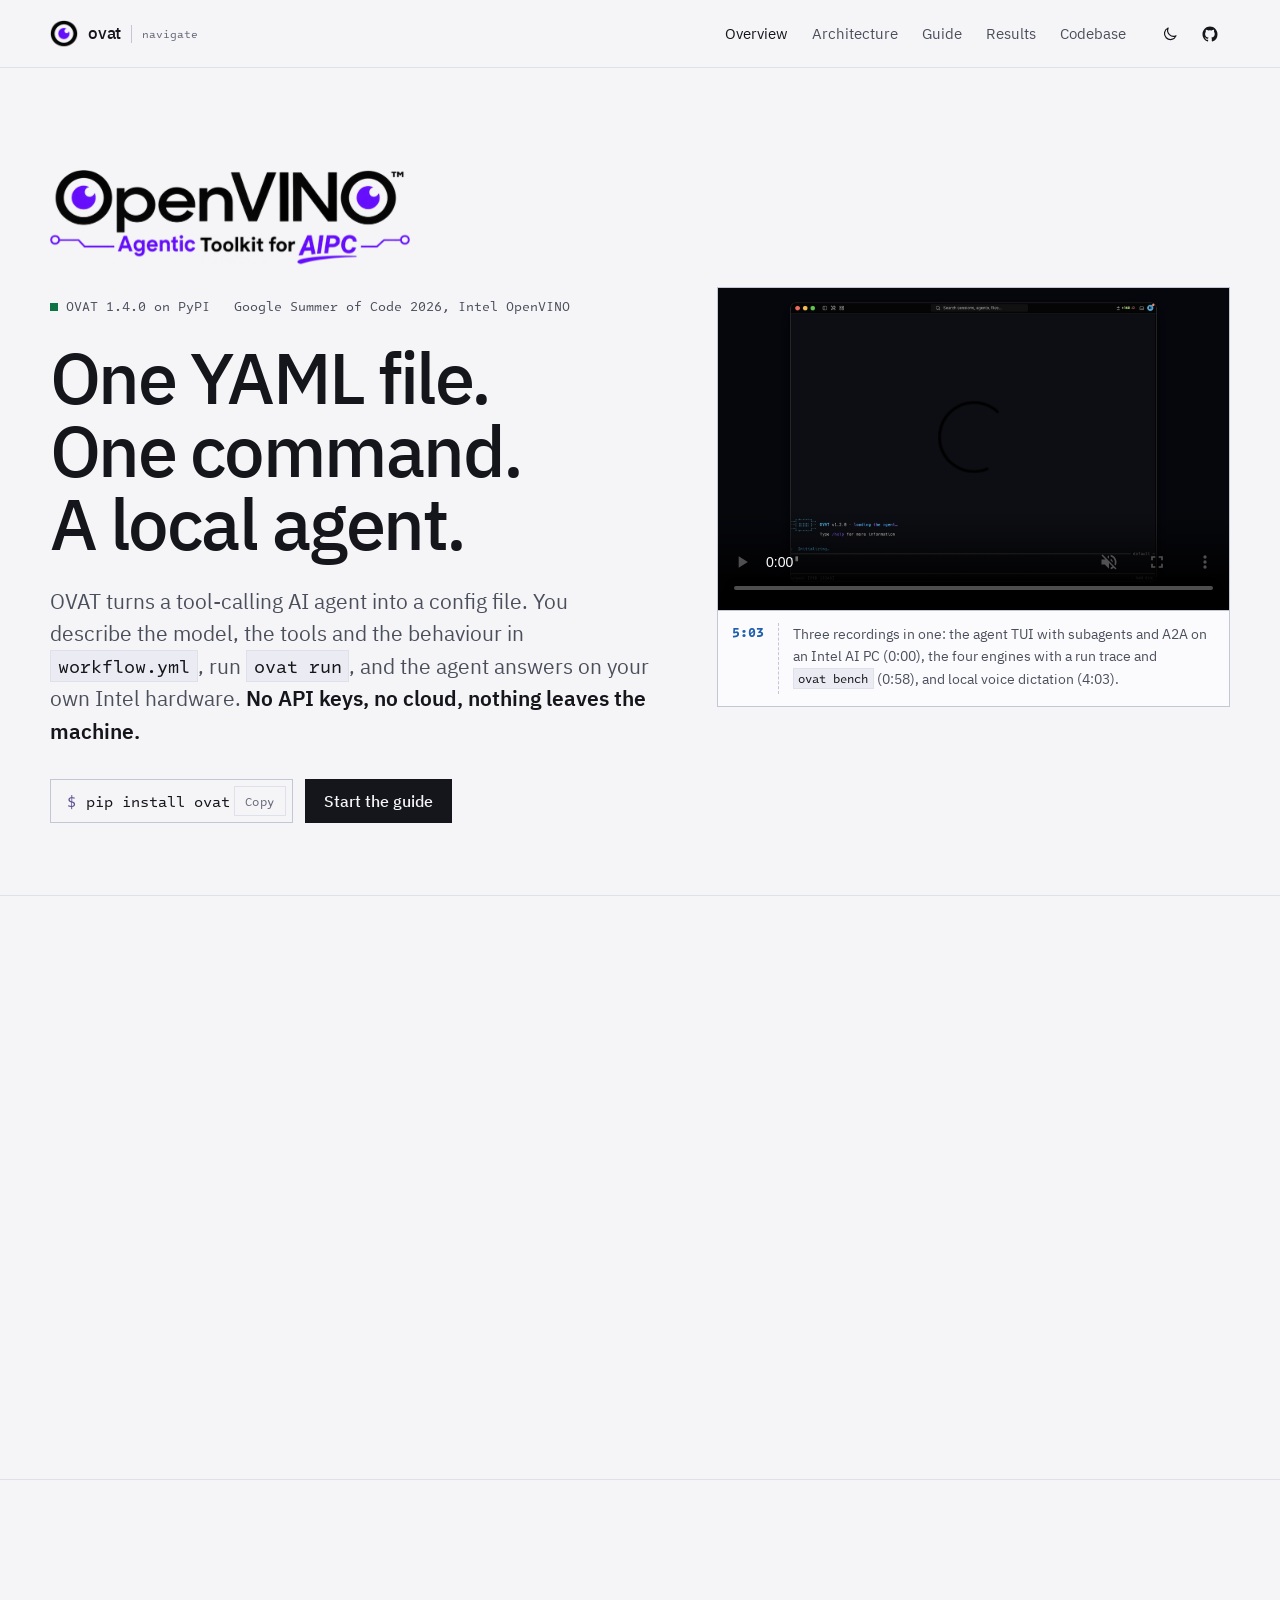
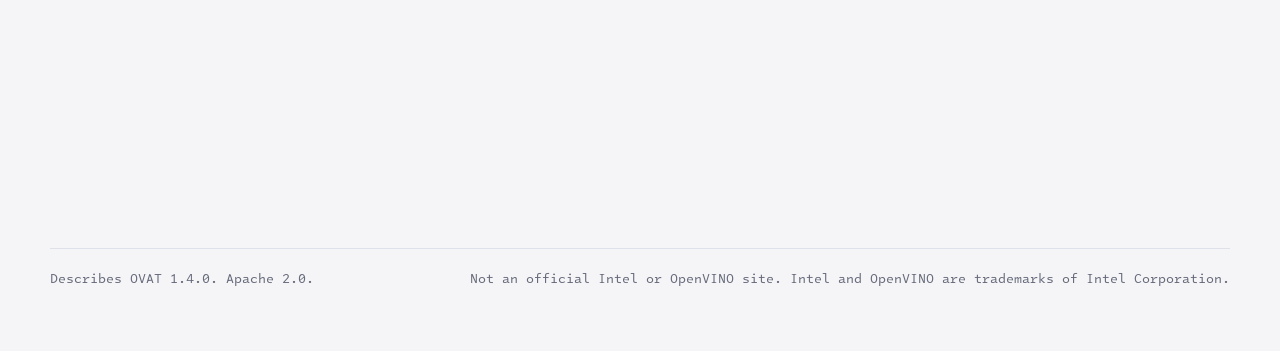
==== commit 55db4aa3: "polish: the progress robot glides between positions" ====
--- a/index.html
+++ b/index.html
@@ -19,7 +19,7 @@
 <link rel="apple-touch-icon" href="apple-touch-icon.png">
 <link rel="preload" href="assets/fonts/ibm-plex-sans-500.woff2" as="font" type="font/woff2" crossorigin>
 <link rel="preload" href="assets/fonts/ibm-plex-sans-400.woff2" as="font" type="font/woff2" crossorigin>
-<link rel="stylesheet" href="assets/css/site.css?v=c2ed6f00">
+<link rel="stylesheet" href="assets/css/site.css?v=56efec55">
 <script src="assets/js/theme.js?v=ecc038ea"></script>
 <script src="assets/js/site.js?v=73cca493" defer></script>
 <script src="assets/js/motion.js?v=047b006c" defer></script>
--- a/assets/css/site.css
+++ b/assets/css/site.css
@@ -1203,7 +1203,7 @@
 .sprite { display: block; width: calc(16 * var(--px)); height: calc(16 * var(--px)); image-rendering: pixelated; image-rendering: crisp-edges; }
 .walker {
   position: absolute; bottom: 1px; left: 0; --px: 1px; pointer-events: none;
-  opacity: 0; transition: opacity 300ms;
+  opacity: 0; transition: opacity 300ms, transform 180ms linear;
   transform: translateX(calc(var(--p, 0) * (var(--track-w, 0px) - 16 * var(--px))));
 }
 .top.is-scrolled .walker { opacity: 1; }
